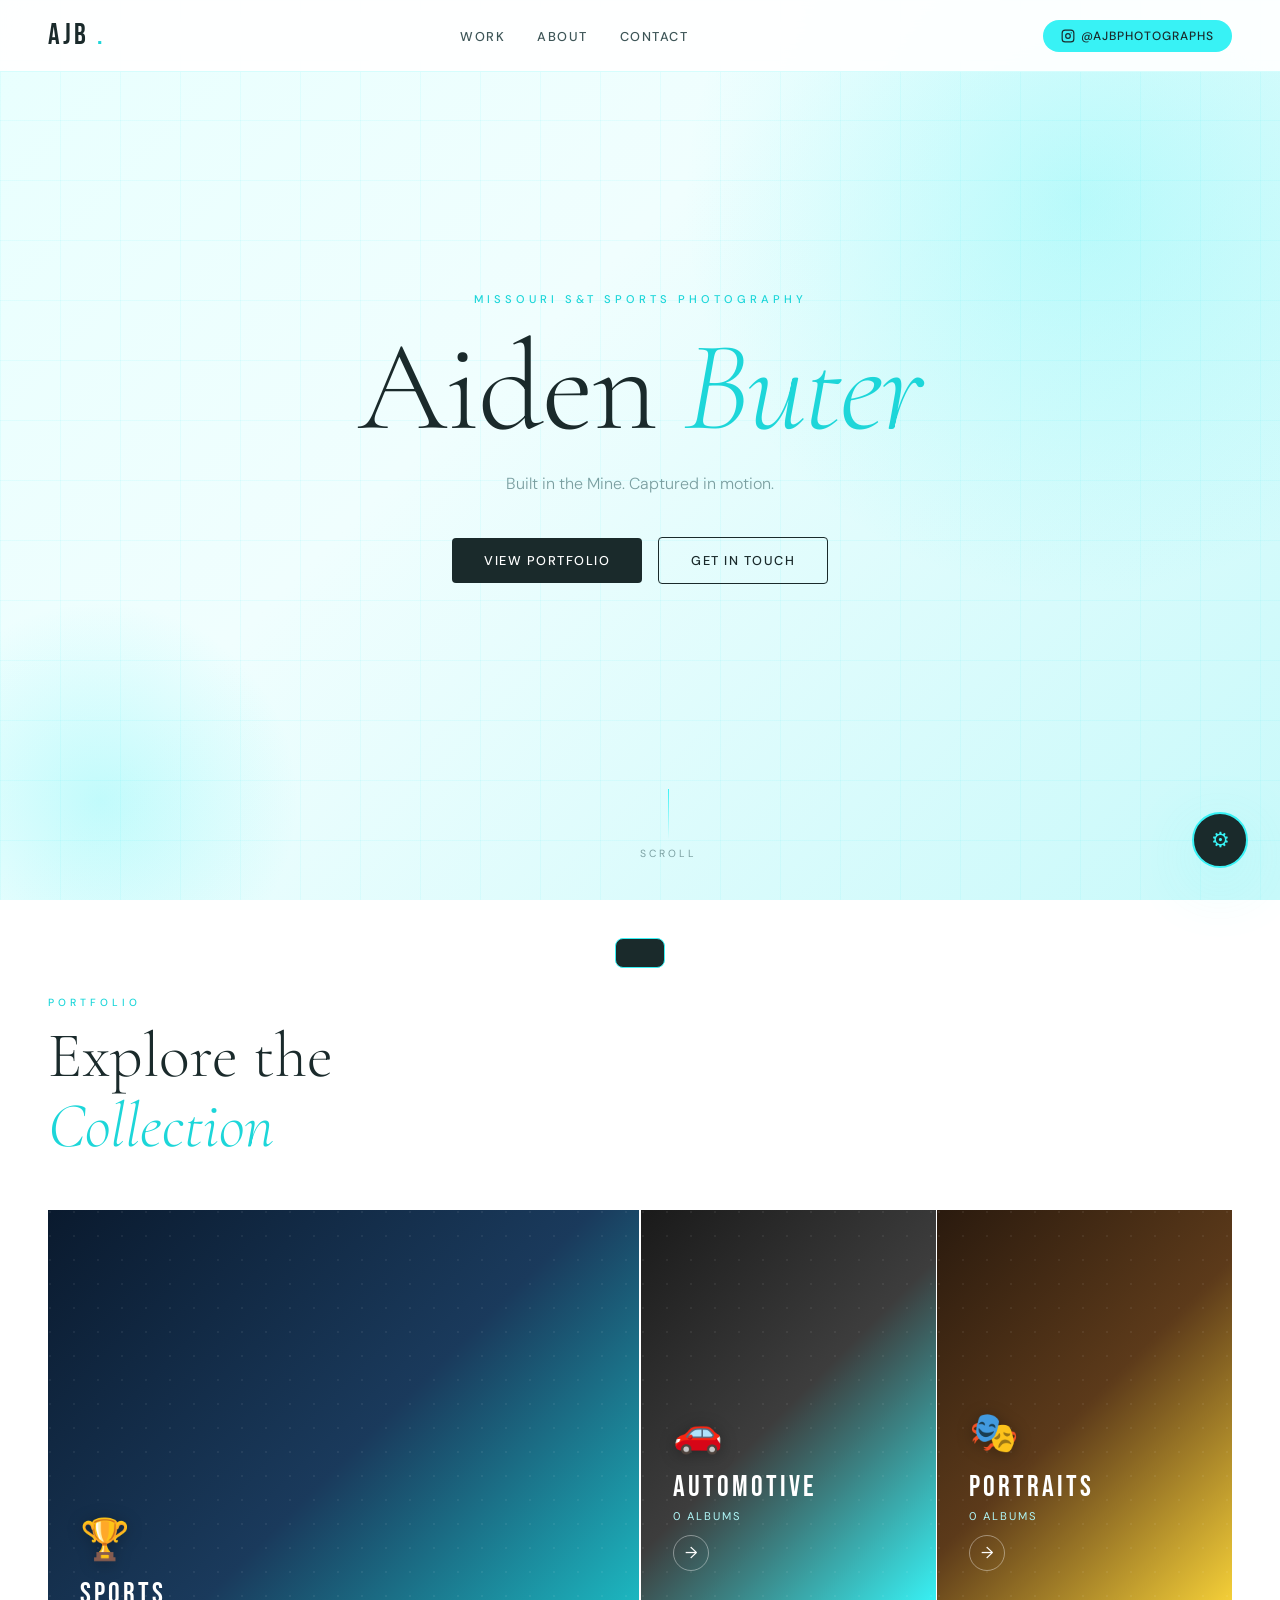
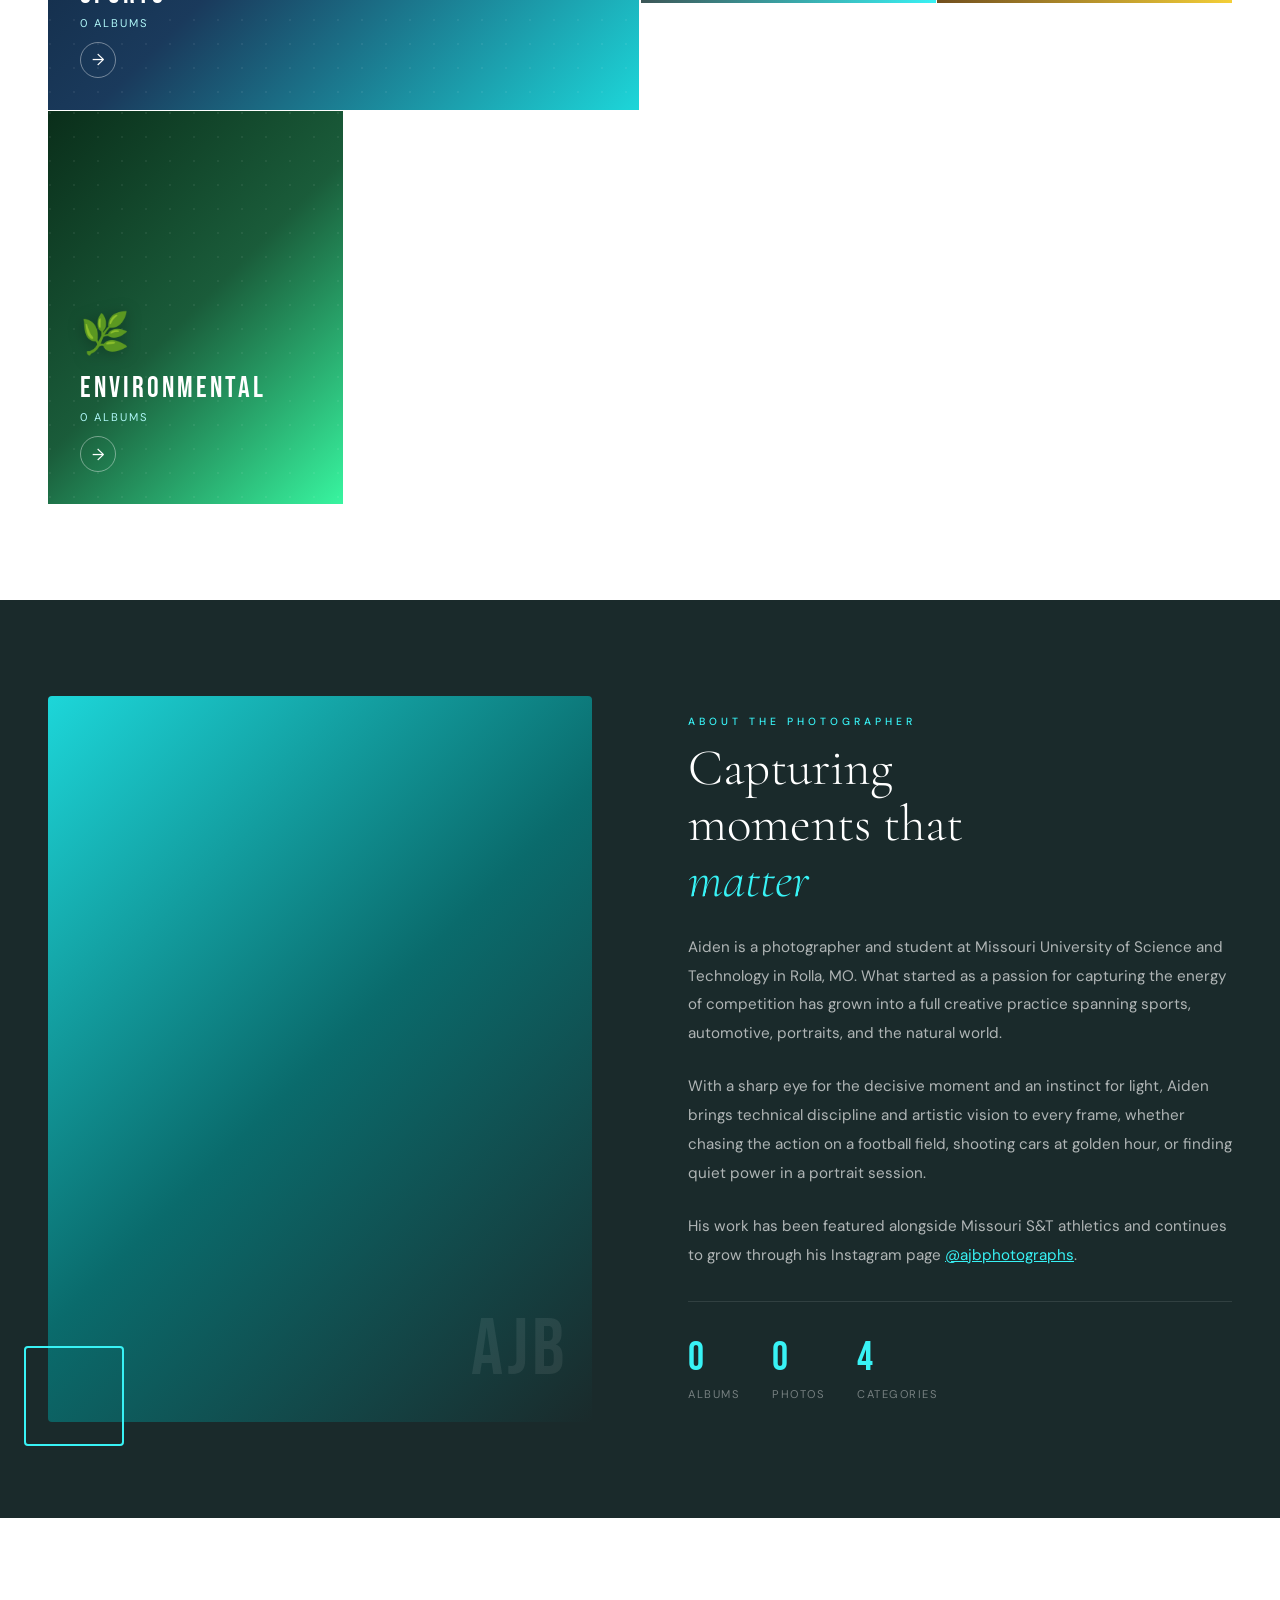
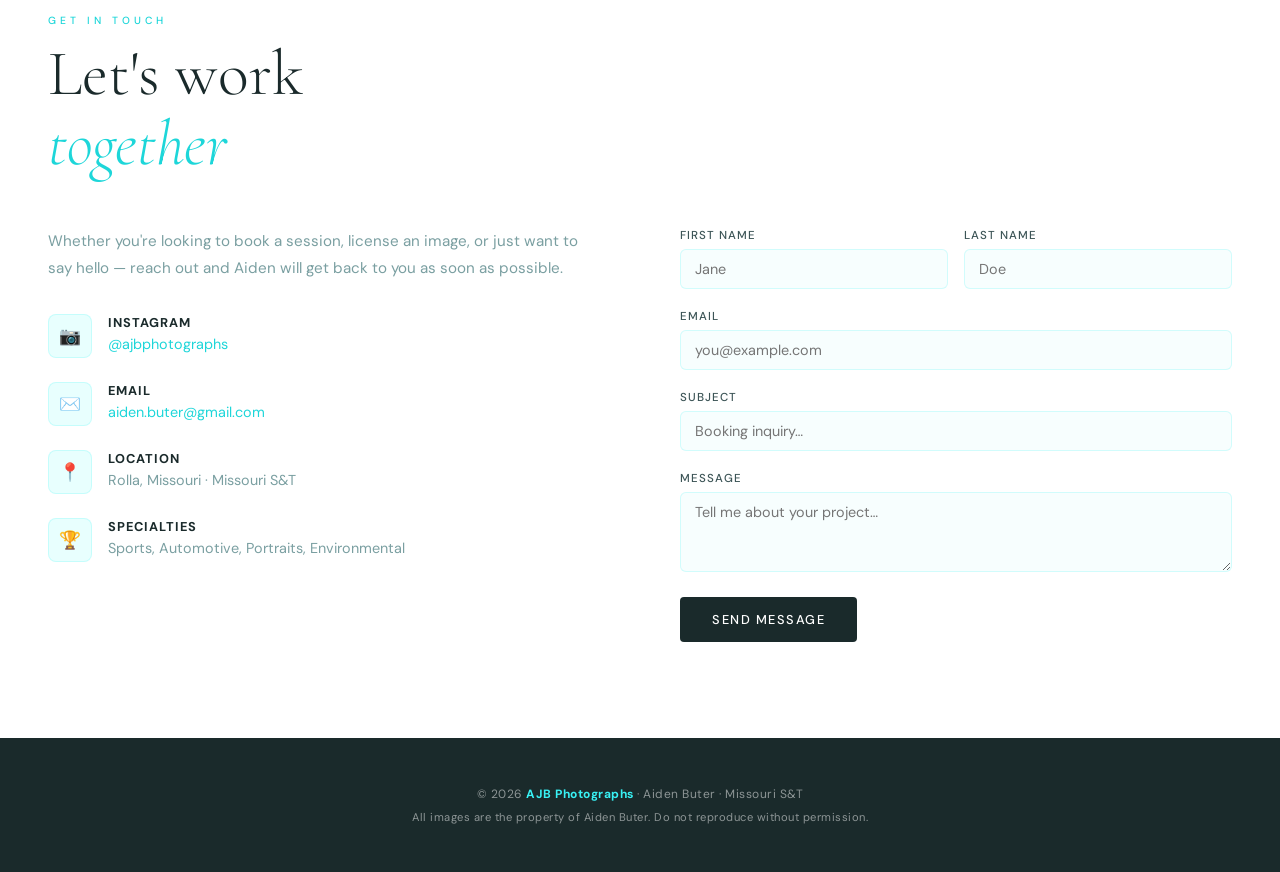
==== index.html @ 302a449a "Fully Commented" ====
<!DOCTYPE html>
<!--
  =============================================================================
  AJB Photographs — Portfolio Front-End
  =============================================================================

  @file        index.html
  @project     AJBPhotographyWebPage
  @repository  https://github.com/ajbuter/AJBPhotographyWebPage
  @author      Aiden Buter
  @contact     aiden.buter@gmail.com
  @created     2026

  -----------------------------------------------------------------------------
  PURPOSE
  -----------------------------------------------------------------------------
  This is the complete single-page application (SPA) for the AJB Photographs
  portfolio website. It is fully self-contained in one HTML file — all CSS and
  JavaScript are embedded inline.

  The site allows Aiden to showcase his photography work organized by category
  (Sports, Automotive, Portraits, Environmental) and by album within each
  category. Visitors can browse albums, view photos in a full-screen lightbox,
  download individual images, and share album links.

  Admin features (creating albums, uploading photos) are only visible to users
  on the local network, as determined by a server-side IP check (/api/is-admin).

  -----------------------------------------------------------------------------
  ARCHITECTURE
  -----------------------------------------------------------------------------
  The front-end operates as a pseudo-SPA using CSS visibility toggling to
  switch between three "pages":
    - Home Page    (#homePage)      — Hero, category grid, about, contact
    - Category Page (#categoryPage) — Album grid filtered by category/sport
    - Album Page   (#albumPage)     — Photo grid for a single album

  State is stored in a single in-memory object (db) which is hydrated from
  the server on page load (GET /api/db) and persisted back after any mutation
  (POST /api/db).

  -----------------------------------------------------------------------------
  KEY FEATURES
  -----------------------------------------------------------------------------
    - Responsive layout (mobile, tablet, desktop)
    - Smooth CSS animations and hover transitions
    - Full-screen photo lightbox with keyboard navigation
    - URL hash routing for shareable album links (#album/album_123)
    - Admin panel (local network only) for album/photo management
    - Image upload via file picker (sent to server /api/upload)
    - Image URL paste import
    - Sport sub-filtering within the Sports category
    - Toast notification system for user feedback
    - Broken image auto-hide via capture-phase error listener

  -----------------------------------------------------------------------------
  DEPENDENCIES (all loaded via CDN — no local install required)
  -----------------------------------------------------------------------------
    Google Fonts:
      - Cormorant Garamond (serif display)
      - DM Sans (body / UI)
      - Bebas Neue (logo / headings)

  -----------------------------------------------------------------------------
  SERVER INTEGRATION
  -----------------------------------------------------------------------------
    GET  /api/db        Load full database on page init
    POST /api/db        Persist database after mutations
    POST /api/upload    Upload image files, receive URL paths
    GET  /api/is-admin  Check if visitor is on local network

  =============================================================================
-->
<html lang="en">
<head>
<meta charset="UTF-8">
<meta name="viewport" content="width=device-width, initial-scale=1.0">
<title>AJB Photographs | Aiden Buter</title>

<!-- Google Fonts — loaded via CDN, no local install needed -->
<link rel="preconnect" href="https://fonts.googleapis.com">
<link rel="preconnect" href="https://fonts.gstatic.com" crossorigin>
<link href="https://fonts.googleapis.com/css2?family=Cormorant+Garamond:ital,wght@0,300;0,400;0,600;1,300;1,400&family=DM+Sans:wght@300;400;500&family=Bebas+Neue&display=swap" rel="stylesheet">

<style>
  /* ===========================================================================
     CSS CUSTOM PROPERTIES (Design Tokens)
     ---------------------------------------------------------------------------
     All colors, shadows, and borders are defined here as CSS variables.
     Updating a value here propagates the change across the entire stylesheet.
     The primary palette is cyan (#38f2f5) on off-white/charcoal.
  =========================================================================== */
  :root {
    --cyan:       #38f2f5;        /* Primary accent — cyan */
    --cyan-dark:  #1dd6d9;        /* Darker cyan for text, links, labels */
    --cyan-pale:  #e8fffe;        /* Very light cyan for backgrounds, tags */
    --cyan-mid:   #b0f7f8;        /* Mid-tone cyan for subtle highlights */
    --white:      #ffffff;
    --off-white:  #f7fefe;        /* Site background — slightly cyan-tinted white */
    --charcoal:   #1a2a2b;        /* Primary dark color for text and backgrounds */
    --slate:      #3d5557;        /* Secondary text / nav links */
    --muted:      #7a9fa1;        /* Placeholder, meta, subdued text */
    --border:     rgba(56,242,245,0.2);               /* Subtle cyan-tinted borders */
    --shadow:     0 4px 32px rgba(56,242,245,0.12);   /* Soft card shadow */
    --shadow-lg:  0 16px 64px rgba(56,242,245,0.18);  /* Elevated card shadow */
  }

  /* Global box-sizing reset — prevents width/padding conflicts */
  *, *::before, *::after { box-sizing: border-box; margin: 0; padding: 0; }

  html { scroll-behavior: smooth; }

  body {
    font-family: 'DM Sans', sans-serif;
    background: var(--off-white);
    color: var(--charcoal);
    overflow-x: hidden; /* Prevent horizontal scroll from animated elements */
    min-height: 100vh;
  }

  /* ===========================================================================
     NAVIGATION BAR
     ---------------------------------------------------------------------------
     Fixed at the top of the viewport. Uses backdrop-filter blur for a
     frosted-glass effect. Gains a box-shadow when the user scrolls down
     (toggled via JS by adding the "scrolled" class).
  =========================================================================== */
  nav {
    position: fixed; top: 0; left: 0; right: 0; z-index: 1000;
    display: flex; align-items: center; justify-content: space-between;
    padding: 0 3rem;
    height: 72px;
    background: rgba(255,255,255,0.92);
    backdrop-filter: blur(20px);
    border-bottom: 1px solid var(--border);
    transition: box-shadow 0.3s;
  }
  /* Shadow added via JavaScript when window.scrollY > 20 */
  nav.scrolled { box-shadow: var(--shadow); }

  /* Logo — "AJB." with the period highlighted in cyan */
  .nav-logo {
    font-family: 'Bebas Neue', sans-serif;
    font-size: 1.8rem;
    letter-spacing: 3px;
    color: var(--charcoal);
    text-decoration: none;
    display: flex; align-items: center; gap: 8px;
  }
  .nav-logo span { color: var(--cyan-dark); }

  /* Desktop navigation links */
  .nav-links {
    display: flex; align-items: center; gap: 2rem;
    list-style: none;
  }
  .nav-links a {
    font-size: 0.8rem;
    font-weight: 500;
    letter-spacing: 1.5px;
    text-transform: uppercase;
    color: var(--slate);
    text-decoration: none;
    transition: color 0.2s;
    position: relative;
  }
  /* Animated underline that slides in on hover */
  .nav-links a::after {
    content: '';
    position: absolute; bottom: -4px; left: 0; right: 0; height: 2px;
    background: var(--cyan);
    transform: scaleX(0);
    transition: transform 0.2s;
  }
  .nav-links a:hover { color: var(--charcoal); }
  .nav-links a:hover::after { transform: scaleX(1); }

  /* Instagram CTA button in the nav */
  .nav-instagram {
    display: flex; align-items: center; gap: 6px;
    padding: 8px 18px;
    background: var(--cyan);
    border-radius: 100px;
    font-size: 0.75rem;
    font-weight: 500;
    letter-spacing: 1px;
    text-transform: uppercase;
    color: var(--charcoal);
    text-decoration: none;
    transition: background 0.2s, transform 0.2s;
  }
  .nav-instagram:hover { background: var(--cyan-dark); transform: translateY(-1px); }

  /* Hamburger menu icon — hidden on desktop, shown on mobile */
  .hamburger { display: none; flex-direction: column; gap: 5px; cursor: pointer; padding: 4px; }
  .hamburger span { display: block; width: 24px; height: 2px; background: var(--charcoal); transition: all 0.3s; }

  /* ===========================================================================
     HERO SECTION
     ---------------------------------------------------------------------------
     Full-viewport-height section with a layered background:
       1. Gradient base layer (.hero-bg)
       2. Subtle grid overlay (.hero-grid)
       3. Radial glow circles (.hero-circle)
       4. Centered text content (.hero-content)
     Content animates in on load with staggered delays via @keyframes heroReveal.
  =========================================================================== */
  #hero {
    min-height: 100vh;
    display: flex; align-items: center; justify-content: center;
    position: relative;
    overflow: hidden;
    padding-top: 72px; /* Offset for fixed nav height */
  }

  /* Soft gradient base — very light cyan wash */
  .hero-bg {
    position: absolute; inset: 0;
    background: linear-gradient(135deg, #e8fffe 0%, #f0fefe 40%, #c8f9fa 100%);
  }

  /* Subtle repeating grid lines for texture */
  .hero-grid {
    position: absolute; inset: 0;
    background-image:
      linear-gradient(rgba(56,242,245,0.08) 1px, transparent 1px),
      linear-gradient(90deg, rgba(56,242,245,0.08) 1px, transparent 1px);
    background-size: 60px 60px;
  }

  /* Large radial glow orbs — decorative depth effect */
  .hero-circle {
    position: absolute;
    border-radius: 50%;
    background: radial-gradient(circle, rgba(56,242,245,0.25) 0%, transparent 70%);
  }
  .hero-circle-1 { width: 800px; height: 800px; top: -200px; right: -200px; }
  .hero-circle-2 { width: 400px; height: 400px; bottom: -100px; left: -100px; }

  /* Hero text container — animates in from below */
  .hero-content {
    position: relative; z-index: 2;
    text-align: center;
    padding: 2rem;
    animation: heroReveal 1s ease both;
  }

  /* Shared entrance animation — slides up from 40px below with fade */
  @keyframes heroReveal {
    from { opacity: 0; transform: translateY(40px); }
    to   { opacity: 1; transform: translateY(0); }
  }

  /* Small label above the title — e.g. "Missouri S&T Sports Photography" */
  .hero-eyebrow {
    font-size: 0.7rem;
    letter-spacing: 4px;
    text-transform: uppercase;
    color: var(--cyan-dark);
    font-weight: 500;
    margin-bottom: 1.5rem;
    animation: heroReveal 1s 0.1s ease both; /* 0.1s stagger */
  }

  /* Main headline — large serif font, italic colored emphasis */
  .hero-title {
    font-family: 'Cormorant Garamond', serif;
    font-size: clamp(4rem, 10vw, 9rem); /* Fluid type: scales with viewport */
    font-weight: 300;
    line-height: 0.9;
    letter-spacing: -2px;
    color: var(--charcoal);
    margin-bottom: 1.5rem;
    animation: heroReveal 1s 0.2s ease both;
  }
  .hero-title em { font-style: italic; color: var(--cyan-dark); }

  .hero-subtitle {
    font-size: 1rem;
    color: var(--muted);
    font-weight: 300;
    max-width: 400px;
    margin: 0 auto 2.5rem;
    line-height: 1.7;
    animation: heroReveal 1s 0.3s ease both;
  }

  /* CTA button row */
  .hero-ctas {
    display: flex; align-items: center; justify-content: center; gap: 1rem;
    flex-wrap: wrap;
    animation: heroReveal 1s 0.4s ease both;
  }

  /* Scroll indicator — animated line that pulses */
  .hero-scroll {
    position: absolute; bottom: 2.5rem; left: 50%; transform: translateX(-50%);
    display: flex; flex-direction: column; align-items: center; gap: 8px;
    font-size: 0.65rem; letter-spacing: 3px; text-transform: uppercase; color: var(--muted);
    animation: heroReveal 1s 0.6s ease both;
  }
  .hero-scroll-line {
    width: 1px; height: 50px;
    background: linear-gradient(to bottom, var(--cyan), transparent);
    animation: scrollPulse 2s infinite;
  }
  @keyframes scrollPulse {
    0%, 100% { opacity: 1; transform: scaleY(1); }
    50%       { opacity: 0.4; transform: scaleY(0.7); }
  }

  /* ===========================================================================
     SHARED SECTION / LAYOUT UTILITIES
  =========================================================================== */
  section { padding: 6rem 0; }
  .container { max-width: 1280px; margin: 0 auto; padding: 0 3rem; }

  /* Small all-caps label above section titles */
  .section-label {
    font-size: 0.65rem;
    letter-spacing: 4px;
    text-transform: uppercase;
    color: var(--cyan-dark);
    font-weight: 500;
    margin-bottom: 0.75rem;
  }

  /* Large serif section heading with optional italic em for accent */
  .section-title {
    font-family: 'Cormorant Garamond', serif;
    font-size: clamp(2.5rem, 5vw, 4rem);
    font-weight: 300;
    line-height: 1.1;
    color: var(--charcoal);
    margin-bottom: 1rem;
  }
  .section-title em { font-style: italic; color: var(--cyan-dark); }

  /* ===========================================================================
     CATEGORY GRID (Home Page — "Explore the Collection")
     ---------------------------------------------------------------------------
     Four category cards in a responsive grid. The Sports card spans two columns
     on desktop to give it visual priority.
     Each card has: background gradient, dot pattern overlay, hover overlay,
     and bottom-aligned info text.
  =========================================================================== */
  #work { background: var(--white); }

  .categories-grid {
    display: grid;
    grid-template-columns: repeat(4, 1fr);
    gap: 1.5px; /* Very tight gap for editorial look */
    margin-top: 3rem;
  }

  .cat-card {
    position: relative;
    aspect-ratio: 3/4;
    overflow: hidden;
    cursor: pointer;
    background: var(--cyan-pale);
    display: flex; align-items: flex-end;
    transition: transform 0.4s;
  }
  /* Sports card — larger, spans 2 columns, full height */
  .cat-card:first-child { grid-column: span 2; aspect-ratio: auto; min-height: 500px; }
  .cat-card:hover { transform: scale(0.99); }
  .cat-card:hover .cat-overlay { opacity: 1; }
  .cat-card:hover .cat-bg { transform: scale(1.05); }

  /* Background layer — can be gradient or a real image via background-image */
  .cat-bg {
    position: absolute; inset: 0;
    background-size: cover; background-position: center;
    transition: transform 0.6s ease;
  }

  /* Category-specific gradients — fallback visuals until real photos are set */
  .cat-bg-sports   { background: linear-gradient(135deg, #0a1a2e 0%, #1a3a5c 50%, #1dd6d9 100%); }
  .cat-bg-auto     { background: linear-gradient(135deg, #1a1a1a 0%, #3d3d3d 50%, #38f2f5 100%); }
  .cat-bg-portrait { background: linear-gradient(135deg, #2a1a0e 0%, #5c3a1a 50%, #f5d038 100%); }
  .cat-bg-env      { background: linear-gradient(135deg, #0a2e1a 0%, #1a5c3a 50%, #38f5a0 100%); }

  /* Subtle dot grid overlay for texture */
  .cat-pattern {
    position: absolute; inset: 0; opacity: 0.15;
    background-image: radial-gradient(circle at 2px 2px, rgba(255,255,255,0.4) 1px, transparent 0);
    background-size: 24px 24px;
  }

  /* Semi-transparent cyan tint overlay that fades in on hover */
  .cat-overlay {
    position: absolute; inset: 0;
    background: rgba(56,242,245,0.15);
    opacity: 0;
    transition: opacity 0.4s;
  }

  /* Card info block — overlaid at the bottom of each card */
  .cat-info {
    position: relative; z-index: 2;
    padding: 2rem;
    color: var(--white);
  }
  .cat-icon  { font-size: 2.5rem; margin-bottom: 0.75rem; display: block; filter: drop-shadow(0 2px 8px rgba(0,0,0,0.3)); }
  .cat-name  { font-family: 'Bebas Neue', sans-serif; font-size: 1.8rem; letter-spacing: 3px; display: block; }
  .cat-count { font-size: 0.7rem; letter-spacing: 2px; text-transform: uppercase; color: var(--cyan-mid); margin-top: 4px; display: block; }

  /* Circular arrow indicator — turns cyan on card hover */
  .cat-arrow {
    display: inline-flex; align-items: center; justify-content: center;
    width: 36px; height: 36px;
    border: 1px solid rgba(255,255,255,0.4);
    border-radius: 50%;
    font-size: 1rem;
    margin-top: 0.75rem;
    transition: background 0.2s, border-color 0.2s;
  }
  .cat-card:hover .cat-arrow { background: var(--cyan); border-color: var(--cyan); color: var(--charcoal); }

  /* ===========================================================================
     PAGE SYSTEM — SPA Routing
     ---------------------------------------------------------------------------
     Three pages exist in the DOM simultaneously. Only the active one is shown.
     Page switches are handled by JS functions: showHome(), showCategory(),
     showAlbum(). The .active class controls visibility.
  =========================================================================== */
  .page { display: none; }
  .page.active { display: block; }

  /* Shared page header — used by category and album pages */
  .page-header {
    background: var(--white);
    padding: 6rem 0 3rem;
    border-bottom: 1px solid var(--border);
    margin-top: 72px; /* Offset for fixed nav */
  }

  /* Breadcrumb navigation — "Home › Sports › Album Name" */
  .breadcrumb {
    display: flex; align-items: center; gap: 0.5rem;
    font-size: 0.75rem;
    color: var(--muted);
    margin-bottom: 1.5rem;
    letter-spacing: 0.5px;
  }
  .breadcrumb a { color: var(--cyan-dark); text-decoration: none; }
  .breadcrumb a:hover { text-decoration: underline; }

  /* Sport filter pill tabs — shown only in the Sports category */
  .sport-tabs { display: flex; gap: 0.5rem; flex-wrap: wrap; margin-top: 1.5rem; }
  .sport-tab {
    padding: 8px 20px;
    border-radius: 100px;
    font-size: 0.75rem; font-weight: 500; letter-spacing: 1px; text-transform: uppercase;
    cursor: pointer;
    border: 1.5px solid var(--border);
    background: transparent; color: var(--slate);
    transition: all 0.2s;
    font-family: 'DM Sans', sans-serif;
  }
  .sport-tab:hover { border-color: var(--cyan); color: var(--charcoal); }
  .sport-tab.active { background: var(--cyan); border-color: var(--cyan); color: var(--charcoal); }

  /* ===========================================================================
     ALBUMS GRID (Category Page)
     ---------------------------------------------------------------------------
     Auto-filling grid of album cards. Each card shows a cover thumbnail,
     title, metadata, tags, and action buttons (Share, View).
  =========================================================================== */
  .albums-section { padding: 3rem 0 6rem; }

  .albums-toolbar {
    display: flex; align-items: center; justify-content: space-between;
    margin-bottom: 2rem; flex-wrap: wrap; gap: 1rem;
  }
  .albums-count { font-size: 0.8rem; color: var(--muted); }

  .albums-grid {
    display: grid;
    grid-template-columns: repeat(auto-fill, minmax(300px, 1fr));
    gap: 1.5rem;
  }

  /* Individual album card */
  .album-card {
    background: var(--white);
    border-radius: 12px;
    overflow: hidden;
    border: 1px solid var(--border);
    cursor: pointer;
    transition: transform 0.3s, box-shadow 0.3s;
    position: relative;
  }
  .album-card:hover { transform: translateY(-6px); box-shadow: var(--shadow-lg); }

  /* Cover image area — 4:3 aspect ratio, zooms on card hover */
  .album-thumb {
    aspect-ratio: 4/3;
    background: linear-gradient(135deg, var(--cyan-pale), var(--cyan-mid));
    position: relative; overflow: hidden;
    display: flex; align-items: center; justify-content: center;
  }
  .album-thumb img { width: 100%; height: 100%; object-fit: cover; transition: transform 0.5s; }
  .album-card:hover .album-thumb img { transform: scale(1.05); }
  .album-thumb-placeholder { font-size: 3rem; opacity: 0.4; }

  /* Photo count badge overlaid on thumbnail */
  .album-thumb-count {
    position: absolute; top: 12px; right: 12px;
    background: rgba(0,0,0,0.6); color: var(--white);
    font-size: 0.7rem; padding: 4px 10px;
    border-radius: 100px; letter-spacing: 0.5px;
  }

  .album-info    { padding: 1.25rem; }
  .album-title   { font-family: 'Cormorant Garamond', serif; font-size: 1.25rem; font-weight: 600; color: var(--charcoal); margin-bottom: 0.4rem; }
  .album-meta    { display: flex; align-items: center; gap: 0.75rem; font-size: 0.72rem; color: var(--muted); margin-bottom: 0.75rem; flex-wrap: wrap; }

  /* Small pill tag — sport type, category keywords */
  .album-tag {
    padding: 3px 10px; border-radius: 100px;
    background: var(--cyan-pale); color: var(--cyan-dark);
    font-size: 0.65rem; font-weight: 500; letter-spacing: 0.5px;
    border: 1px solid var(--border);
  }
  .album-actions { display: flex; gap: 0.5rem; }

  /* ===========================================================================
     BUTTON STYLES
  =========================================================================== */

  /* Full-size primary button — dark fill, white text */
  .btn-primary {
    padding: 14px 32px;
    background: var(--charcoal); color: var(--white);
    border-radius: 4px;
    font-size: 0.8rem; font-weight: 500; letter-spacing: 1.5px; text-transform: uppercase;
    text-decoration: none;
    transition: background 0.2s, transform 0.2s;
    border: none; cursor: pointer;
    font-family: 'DM Sans', sans-serif;
  }
  .btn-primary:hover { background: var(--slate); transform: translateY(-2px); }

  /* Ghost/outline secondary button */
  .btn-secondary {
    padding: 14px 32px;
    background: transparent; color: var(--charcoal);
    border-radius: 4px;
    font-size: 0.8rem; font-weight: 500; letter-spacing: 1.5px; text-transform: uppercase;
    text-decoration: none;
    border: 1.5px solid var(--charcoal);
    transition: all 0.2s;
    cursor: pointer;
    font-family: 'DM Sans', sans-serif;
  }
  .btn-secondary:hover { background: var(--charcoal); color: var(--white); transform: translateY(-2px); }

  /* Small compact button — used inside album cards and album page header */
  .btn-sm {
    padding: 6px 14px;
    font-size: 0.7rem; letter-spacing: 0.5px;
    border-radius: 4px; border: none;
    cursor: pointer;
    font-family: 'DM Sans', sans-serif; font-weight: 500;
    transition: all 0.2s;
  }
  .btn-share { background: var(--cyan-pale); color: var(--cyan-dark); border: 1px solid var(--border); }
  .btn-share:hover { background: var(--cyan); color: var(--charcoal); }
  .btn-view  { background: var(--charcoal); color: var(--white); }
  .btn-view:hover { background: var(--slate); }

  /* ===========================================================================
     LIGHTBOX
     ---------------------------------------------------------------------------
     Full-screen photo viewer. Activated by clicking any photo in the album grid.
     Supports keyboard navigation (← → Esc) and a download button.
  =========================================================================== */
  .lightbox {
    display: none; position: fixed; inset: 0; z-index: 9000;
    background: rgba(10,20,22,0.97);
    align-items: center; justify-content: center;
    flex-direction: column;
  }
  .lightbox.open { display: flex; }

  .lightbox-img-wrap {
    position: relative;
    max-width: 90vw; max-height: 85vh;
    display: flex; align-items: center; justify-content: center;
  }
  .lightbox-img {
    max-width: 90vw; max-height: 80vh;
    object-fit: contain;
    border-radius: 4px;
    box-shadow: 0 32px 100px rgba(0,0,0,0.8);
  }

  /* Close button — top-right corner */
  .lightbox-close {
    position: fixed; top: 1.5rem; right: 1.5rem;
    width: 44px; height: 44px; border-radius: 50%;
    background: rgba(255,255,255,0.1); border: 1px solid rgba(255,255,255,0.2);
    color: var(--white); font-size: 1.2rem; cursor: pointer;
    display: flex; align-items: center; justify-content: center;
    transition: background 0.2s;
  }
  .lightbox-close:hover { background: rgba(56,242,245,0.3); }

  /* Previous / Next navigation buttons */
  .lightbox-nav {
    position: fixed; top: 50%; transform: translateY(-50%);
    width: 48px; height: 48px; border-radius: 50%;
    background: rgba(255,255,255,0.1); border: 1px solid rgba(255,255,255,0.2);
    color: var(--white); font-size: 1.2rem; cursor: pointer;
    display: flex; align-items: center; justify-content: center;
    transition: background 0.2s;
  }
  .lightbox-nav:hover { background: rgba(56,242,245,0.3); }
  .lightbox-prev { left: 1.5rem; }
  .lightbox-next { right: 1.5rem; }

  /* Caption and download link row below the image */
  .lightbox-footer {
    display: flex; align-items: center; gap: 2rem;
    margin-top: 1.5rem;
    color: rgba(255,255,255,0.5);
    font-size: 0.8rem;
  }
  .lightbox-caption { letter-spacing: 1px; }
  .btn-download {
    padding: 8px 20px;
    background: rgba(56,242,245,0.15);
    color: var(--cyan);
    border-radius: 4px;
    font-size: 0.75rem;
    text-decoration: none;
    letter-spacing: 0.5px;
    transition: background 0.2s;
  }
  .btn-download:hover { background: rgba(56,242,245,0.3); }

  /* ===========================================================================
     ALBUM VIEW PAGE
  =========================================================================== */
  .album-view-header {
    background: var(--white);
    padding: 5rem 0 2.5rem;
    margin-top: 72px;
    border-bottom: 1px solid var(--border);
  }
  .album-view-meta { display: flex; align-items: center; gap: 1rem; margin-bottom: 1rem; flex-wrap: wrap; }

  /* Photo grid — auto-fills, 280px minimum column width */
  .album-photos-grid {
    display: grid;
    grid-template-columns: repeat(auto-fill, minmax(280px, 1fr));
    gap: 6px;
    padding: 3rem 0;
  }

  /* Individual photo tile — aspect ratio locked, zoom on hover */
  .photo-item {
    aspect-ratio: 4/3;
    overflow: hidden; cursor: pointer; position: relative;
    background: var(--cyan-pale); border-radius: 4px;
    display: flex; align-items: center; justify-content: center;
  }
  .photo-item img { width: 100%; height: 100%; object-fit: cover; transition: transform 0.4s; }
  .photo-item:hover img { transform: scale(1.05); }

  /* Cyan overlay with expand icon — fades in on hover */
  .photo-item-overlay {
    position: absolute; inset: 0;
    background: rgba(56,242,245,0.1);
    opacity: 0; transition: opacity 0.3s;
    display: flex; align-items: center; justify-content: center;
  }
  .photo-item:hover .photo-item-overlay { opacity: 1; }
  .photo-item-overlay-icon { font-size: 2rem; color: var(--white); }
  .photo-placeholder-icon  { font-size: 3rem; opacity: 0.2; }

  /* ===========================================================================
     ADMIN PANEL
     ---------------------------------------------------------------------------
     Full-screen modal overlay with backdrop blur. Contains two tabs:
       Tab 1 — "New Album": Name, category, sport, date, tags, cover upload
       Tab 2 — "Add Photos": File upload, URL paste, or Lightroom hint
     Only rendered/accessible to local network users.
  =========================================================================== */
  .admin-panel {
    position: fixed; inset: 0; z-index: 5000;
    background: rgba(10,20,22,0.85);
    display: none; align-items: center; justify-content: center;
    backdrop-filter: blur(8px);
  }
  .admin-panel.open { display: flex; }

  .admin-modal {
    background: var(--white);
    border-radius: 16px;
    width: 90%; max-width: 640px;
    max-height: 90vh; overflow-y: auto;
    box-shadow: 0 32px 80px rgba(0,0,0,0.4);
  }
  .admin-modal-header {
    padding: 2rem 2rem 1rem;
    border-bottom: 1px solid var(--border);
    display: flex; align-items: center; justify-content: space-between;
  }
  .admin-modal-title { font-family: 'Cormorant Garamond', serif; font-size: 1.5rem; font-weight: 600; color: var(--charcoal); }
  .admin-close {
    width: 36px; height: 36px; border-radius: 50%;
    border: 1px solid var(--border); background: transparent;
    cursor: pointer; font-size: 1rem;
    display: flex; align-items: center; justify-content: center;
    transition: background 0.2s;
  }
  .admin-close:hover { background: var(--cyan-pale); }
  .admin-body { padding: 1.5rem 2rem 2rem; }

  /* Form field styles shared across the admin panel */
  .form-group { margin-bottom: 1.25rem; }
  .form-label {
    display: block; font-size: 0.72rem; font-weight: 500;
    letter-spacing: 1px; text-transform: uppercase;
    color: var(--slate); margin-bottom: 6px;
  }
  .form-input, .form-select, .form-textarea {
    width: 100%; padding: 10px 14px;
    border: 1.5px solid var(--border); border-radius: 6px;
    font-family: 'DM Sans', sans-serif; font-size: 0.9rem;
    color: var(--charcoal); background: var(--off-white);
    transition: border-color 0.2s; outline: none;
  }
  .form-input:focus, .form-select:focus, .form-textarea:focus {
    border-color: var(--cyan); background: var(--white);
  }
  .form-textarea { min-height: 80px; resize: vertical; }

  /* Dashed upload drop zone */
  .upload-zone {
    border: 2px dashed var(--border); border-radius: 10px;
    padding: 2.5rem; text-align: center;
    cursor: pointer;
    transition: border-color 0.2s, background 0.2s;
    position: relative;
  }
  .upload-zone:hover, .upload-zone.dragover { border-color: var(--cyan); background: var(--cyan-pale); }
  .upload-zone input { position: absolute; inset: 0; opacity: 0; cursor: pointer; }
  .upload-zone-icon { font-size: 2.5rem; margin-bottom: 0.75rem; color: var(--cyan-dark); }
  .upload-zone-text { font-size: 0.85rem; color: var(--slate); }
  .upload-zone-text strong { color: var(--charcoal); }

  /* Grid of pending upload thumbnails with remove buttons */
  .upload-preview {
    display: grid; grid-template-columns: repeat(4, 1fr);
    gap: 8px; margin-top: 1rem;
  }
  .upload-preview-item {
    aspect-ratio: 1; border-radius: 6px; overflow: hidden;
    position: relative; background: var(--cyan-pale);
  }
  .upload-preview-item img { width: 100%; height: 100%; object-fit: cover; }
  .upload-preview-remove {
    position: absolute; top: 4px; right: 4px;
    width: 20px; height: 20px; border-radius: 50%;
    background: rgba(0,0,0,0.7); color: var(--white);
    font-size: 0.65rem;
    display: flex; align-items: center; justify-content: center;
    cursor: pointer; border: none;
  }

  /* Tab buttons used in admin panel (New Album / Add Photos) */
  .admin-tabs { display: flex; border-bottom: 1px solid var(--border); margin-bottom: 1.5rem; }
  .admin-tab {
    padding: 0.75rem 1.5rem;
    font-size: 0.8rem; font-weight: 500; letter-spacing: 0.5px; text-transform: uppercase;
    cursor: pointer; border: none; background: transparent;
    color: var(--muted); border-bottom: 2px solid transparent;
    transition: all 0.2s; font-family: 'DM Sans', sans-serif;
  }
  .admin-tab.active { color: var(--charcoal); border-bottom-color: var(--cyan); }
  .admin-tab-content        { display: none; }
  .admin-tab-content.active { display: block; }

  /* Lightroom import instructions hint box */
  .lightroom-hint {
    background: var(--cyan-pale); border: 1px solid var(--border);
    border-radius: 8px; padding: 1rem;
    font-size: 0.8rem; color: var(--slate); line-height: 1.6; margin-bottom: 1rem;
  }
  .lightroom-hint strong { color: var(--charcoal); display: block; margin-bottom: 4px; }

  /* ===========================================================================
     ABOUT SECTION
  =========================================================================== */
  #about { background: var(--charcoal); color: var(--white); }
  .about-grid { display: grid; grid-template-columns: 1fr 1fr; gap: 6rem; align-items: center; }
  .about-visual { position: relative; }

  /* Placeholder image frame with AJB watermark text */
  .about-img-frame {
    aspect-ratio: 3/4; border-radius: 4px;
    background: linear-gradient(135deg, #1dd6d9 0%, #0a6b6c 50%, #1a2a2b 100%);
    position: relative; overflow: hidden;
  }
  .about-img-frame::after {
    content: 'AJB';
    position: absolute; bottom: 1.5rem; right: 1.5rem;
    font-family: 'Bebas Neue', sans-serif; font-size: 5rem;
    color: rgba(255,255,255,0.08); letter-spacing: 4px;
  }

  /* Decorative border offset behind the image frame */
  .about-deco {
    position: absolute; bottom: -1.5rem; left: -1.5rem;
    width: 100px; height: 100px;
    border: 2px solid var(--cyan); border-radius: 4px;
  }

  .about-label  { color: var(--cyan); margin-bottom: 0.75rem; }
  .about-title  { font-family: 'Cormorant Garamond', serif; font-size: clamp(2.5rem, 4vw, 3.5rem); font-weight: 300; line-height: 1.1; margin-bottom: 1.5rem; color: var(--white); }
  .about-title em { font-style: italic; color: var(--cyan); }
  .about-bio { font-size: 0.95rem; line-height: 1.9; color: rgba(255,255,255,0.65); margin-bottom: 1.5rem; }

  /* Stats row — albums count, photos count, categories */
  .about-stats { display: flex; gap: 2rem; margin-top: 2rem; padding-top: 2rem; border-top: 1px solid rgba(255,255,255,0.1); }
  .about-stat-num   { font-family: 'Bebas Neue', sans-serif; font-size: 2.5rem; letter-spacing: 2px; color: var(--cyan); display: block; }
  .about-stat-label { font-size: 0.7rem; letter-spacing: 1.5px; text-transform: uppercase; color: rgba(255,255,255,0.4); }

  /* ===========================================================================
     CONTACT SECTION
  =========================================================================== */
  #contact { background: var(--white); }
  .contact-grid { display: grid; grid-template-columns: 1fr 1fr; gap: 5rem; align-items: start; }

  .contact-info-item { display: flex; gap: 1rem; align-items: flex-start; margin-bottom: 1.5rem; }
  .contact-icon {
    width: 44px; height: 44px; flex-shrink: 0; border-radius: 8px;
    background: var(--cyan-pale); border: 1px solid var(--border);
    display: flex; align-items: center; justify-content: center; font-size: 1.1rem;
  }
  .contact-info-text strong { display: block; font-size: 0.8rem; letter-spacing: 1px; text-transform: uppercase; margin-bottom: 2px; color: var(--charcoal); }
  .contact-info-text span   { font-size: 0.9rem; color: var(--muted); }
  .contact-info-text a { color: var(--cyan-dark); text-decoration: none; }
  .contact-info-text a:hover { text-decoration: underline; }
  .contact-form .form-row { display: grid; grid-template-columns: 1fr 1fr; gap: 1rem; }

  /* ===========================================================================
     FOOTER
  =========================================================================== */
  footer {
    background: var(--charcoal);
    color: rgba(255,255,255,0.5);
    padding: 3rem 0; text-align: center;
    font-size: 0.75rem; letter-spacing: 0.5px;
  }
  footer strong { color: var(--cyan); }

  /* ===========================================================================
     FLOATING ADMIN BUTTON
     ---------------------------------------------------------------------------
     Fixed bottom-right gear icon. Only visible to local network users —
     hidden for external visitors via JavaScript on page load.
  =========================================================================== */
  .admin-btn-float {
    position: fixed; bottom: 2rem; right: 2rem;
    width: 56px; height: 56px; border-radius: 50%;
    background: var(--charcoal); border: 2px solid var(--cyan); color: var(--cyan);
    font-size: 1.3rem; cursor: pointer;
    display: flex; align-items: center; justify-content: center;
    box-shadow: var(--shadow-lg);
    transition: transform 0.2s, background 0.2s;
    z-index: 900;
  }
  .admin-btn-float:hover { transform: rotate(15deg) scale(1.1); background: var(--slate); }

  /* ===========================================================================
     TOAST NOTIFICATION
     ---------------------------------------------------------------------------
     Slides up from the bottom to confirm actions (album created, link copied).
     Shown by showToast(message), auto-hides after 3 seconds.
  =========================================================================== */
  .toast {
    position: fixed; bottom: 2rem; left: 50%;
    transform: translateX(-50%) translateY(100px); /* Hidden state — off-screen below */
    background: var(--charcoal); color: var(--white);
    padding: 14px 24px; border-radius: 8px;
    font-size: 0.85rem; border: 1px solid var(--cyan);
    z-index: 9999; transition: transform 0.3s; white-space: nowrap;
  }
  .toast.show { transform: translateX(-50%) translateY(0); } /* Visible state */

  /* ===========================================================================
     EMPTY STATE
     ---------------------------------------------------------------------------
     Shown inside the albums or photos grid when there is no content yet.
  =========================================================================== */
  .empty-state { text-align: center; padding: 5rem 2rem; color: var(--muted); }
  .empty-state-icon { font-size: 4rem; margin-bottom: 1rem; opacity: 0.3; }
  .empty-state-text { font-size: 0.9rem; }

  /* ===========================================================================
     RESPONSIVE BREAKPOINTS
  =========================================================================== */

  /* Tablet — collapse to 2-column grid, hide about visual, stack contact */
  @media (max-width: 900px) {
    .categories-grid { grid-template-columns: repeat(2, 1fr); }
    .cat-card:first-child { grid-column: span 2; }
    .about-grid, .contact-grid { grid-template-columns: 1fr; }
    .about-visual { display: none; }
    nav { padding: 0 1.5rem; }
    .container { padding: 0 1.5rem; }
    nav ul { display: none; } /* Hide desktop nav links, show hamburger */
    .hamburger { display: flex; }
    .nav-instagram { display: none; }
  }

  /* Mobile — single column, stack contact form rows */
  @media (max-width: 600px) {
    .categories-grid { grid-template-columns: 1fr; }
    .cat-card:first-child { grid-column: span 1; }
    .contact-form .form-row { grid-template-columns: 1fr; }
    .upload-preview { grid-template-columns: repeat(3, 1fr); }
  }

  /* ===========================================================================
     MOBILE NAVIGATION OVERLAY
     ---------------------------------------------------------------------------
     Full-screen slide-in nav menu for mobile viewports.
     Toggled by the hamburger button via toggleMobile() JS function.
  =========================================================================== */
  .mobile-nav {
    position: fixed; inset: 0; z-index: 999;
    background: var(--white);
    display: flex; flex-direction: column; align-items: center; justify-content: center; gap: 2rem;
    transform: translateX(100%); /* Hidden to the right */
    transition: transform 0.35s ease;
  }
  .mobile-nav.open { transform: translateX(0); }
  .mobile-nav a {
    font-family: 'Cormorant Garamond', serif;
    font-size: 2.5rem; color: var(--charcoal); text-decoration: none; font-style: italic;
  }
  .mobile-nav-close {
    position: absolute; top: 1.5rem; right: 1.5rem;
    font-size: 1.5rem; cursor: pointer; background: none; border: none; color: var(--charcoal);
  }
</style>
</head>
<body>

<!-- =============================================================================
     NAVIGATION BAR
     Fixed top bar with logo, desktop links, Instagram CTA, and mobile hamburger.
     The "scrolled" class is added by JS when the user scrolls past 20px.
============================================================================= -->
<nav id="navbar">
  <!-- Logo — clicking returns to the home page -->
  <a href="#" class="nav-logo" onclick="showHome()">AJB<span>.</span></a>

  <!-- Desktop navigation links — scroll to section on the home page -->
  <ul class="nav-links">
    <li><a href="#work"    onclick="showHome(); setTimeout(()=>document.getElementById('work').scrollIntoView({behavior:'smooth'}),100)">Work</a></li>
    <li><a href="#about"   onclick="showHome(); setTimeout(()=>document.getElementById('about').scrollIntoView({behavior:'smooth'}),100)">About</a></li>
    <li><a href="#contact" onclick="showHome(); setTimeout(()=>document.getElementById('contact').scrollIntoView({behavior:'smooth'}),100)">Contact</a></li>
  </ul>

  <!-- Instagram follow button -->
  <a href="https://instagram.com/ajbphotographs" target="_blank" class="nav-instagram">
    <svg width="14" height="14" viewBox="0 0 24 24" fill="none" stroke="currentColor" stroke-width="2">
      <rect x="2" y="2" width="20" height="20" rx="5"/>
      <circle cx="12" cy="12" r="4"/>
      <circle cx="17.5" cy="6.5" r="1" fill="currentColor" stroke="none"/>
    </svg>
    @ajbphotographs
  </a>

  <!-- Hamburger icon — visible on mobile, triggers mobile nav overlay -->
  <div class="hamburger" onclick="toggleMobile()">
    <span></span><span></span><span></span>
  </div>
</nav>

<!-- =============================================================================
     MOBILE NAVIGATION OVERLAY
     Full-screen nav that slides in from the right on mobile viewports.
============================================================================= -->
<div class="mobile-nav" id="mobileNav">
  <button class="mobile-nav-close" onclick="toggleMobile()">✕</button>
  <a href="#hero"    onclick="showHome();toggleMobile()">Home</a>
  <a href="#work"    onclick="showHome();toggleMobile();setTimeout(()=>document.getElementById('work').scrollIntoView({behavior:'smooth'}),100)">Work</a>
  <a href="#about"   onclick="showHome();toggleMobile();setTimeout(()=>document.getElementById('about').scrollIntoView({behavior:'smooth'}),100)">About</a>
  <a href="#contact" onclick="showHome();toggleMobile();setTimeout(()=>document.getElementById('contact').scrollIntoView({behavior:'smooth'}),100)">Contact</a>
  <a href="https://instagram.com/ajbphotographs" target="_blank">Instagram</a>
</div>

<!-- =============================================================================
     PAGE: HOME
     Contains: Hero, Work/Categories, About, Contact, Footer
============================================================================= -->
<div id="homePage" class="page active">

  <!-- HERO SECTION -->
  <section id="hero">
    <!-- Layered background elements (gradient, grid, glow orbs) -->
    <div class="hero-bg"></div>
    <div class="hero-grid"></div>
    <div class="hero-circle hero-circle-1"></div>
    <div class="hero-circle hero-circle-2"></div>

    <!-- Main hero text — all elements animate in with staggered delays -->
    <div class="hero-content">
      <p class="hero-eyebrow">Missouri S&T Sports Photography</p>
      <h1 class="hero-title">Aiden<em> Buter</em></h1>
      <p class="hero-subtitle">Built in the Mine. Captured in motion.</p>
      <div class="hero-ctas">
        <a href="#work"    class="btn-primary"   onclick="setTimeout(()=>document.getElementById('work').scrollIntoView({behavior:'smooth'}),50)">View Portfolio</a>
        <a href="#contact" class="btn-secondary"  onclick="setTimeout(()=>document.getElementById('contact').scrollIntoView({behavior:'smooth'}),50)">Get In Touch</a>
      </div>
    </div>

    <!-- Animated scroll prompt at the bottom of the hero -->
    <div class="hero-scroll">
      <div class="hero-scroll-line"></div>
      <span>Scroll</span>
    </div>
  </section>

  <!-- WORK / CATEGORIES SECTION
       Four clickable cards: Sports, Automotive, Portraits, Environmental.
       Each card calls showCategory(name) to navigate to the category page. -->
  <section id="work">
    <div class="container">
      <p class="section-label">Portfolio</p>
      <h2 class="section-title">Explore the<br><em>Collection</em></h2>
    </div>
    <div class="container" style="margin-top:2rem;">
      <div class="categories-grid">

        <!-- SPORTS — spans 2 columns for visual emphasis -->
        <div class="cat-card" onclick="showCategory('sports')">
          <div class="cat-bg cat-bg-sports"></div>
          <div class="cat-pattern"></div>
          <div class="cat-overlay"></div>
          <div class="cat-info">
            <span class="cat-icon">🏆</span>
            <span class="cat-name">Sports</span>
            <!-- Album count is updated dynamically by updateCounts() -->
            <span class="cat-count" id="sports-count">0 albums</span>
            <div class="cat-arrow">→</div>
          </div>
        </div>

        <!-- AUTOMOTIVE -->
        <div class="cat-card" onclick="showCategory('automotive')">
          <div class="cat-bg cat-bg-auto"></div>
          <div class="cat-pattern"></div>
          <div class="cat-overlay"></div>
          <div class="cat-info">
            <span class="cat-icon">🚗</span>
            <span class="cat-name">Automotive</span>
            <span class="cat-count" id="automotive-count">0 albums</span>
            <div class="cat-arrow">→</div>
          </div>
        </div>

        <!-- PORTRAITS -->
        <div class="cat-card" onclick="showCategory('portraits')">
          <div class="cat-bg cat-bg-portrait"></div>
          <div class="cat-pattern"></div>
          <div class="cat-overlay"></div>
          <div class="cat-info">
            <span class="cat-icon">🎭</span>
            <span class="cat-name">Portraits</span>
            <span class="cat-count" id="portraits-count">0 albums</span>
            <div class="cat-arrow">→</div>
          </div>
        </div>

        <!-- ENVIRONMENTAL -->
        <div class="cat-card" onclick="showCategory('environmental')">
          <div class="cat-bg cat-bg-env"></div>
          <div class="cat-pattern"></div>
          <div class="cat-overlay"></div>
          <div class="cat-info">
            <span class="cat-icon">🌿</span>
            <span class="cat-name">Environmental</span>
            <span class="cat-count" id="environmental-count">0 albums</span>
            <div class="cat-arrow">→</div>
          </div>
        </div>

      </div>
    </div>
  </section>

  <!-- ABOUT SECTION -->
  <section id="about">
    <div class="container">
      <div class="about-grid">

        <!-- Left — decorative image placeholder frame -->
        <div class="about-visual">
          <div class="about-img-frame"></div>
          <div class="about-deco"></div>
        </div>

        <!-- Right — biography text and live stats -->
        <div class="about-text">
          <p class="section-label about-label">About the Photographer</p>
          <h2 class="about-title">Capturing<br>moments that<br><em>matter</em></h2>
          <p class="about-bio">Aiden is a photographer and student at Missouri University of Science and Technology in Rolla, MO. What started as a passion for capturing the energy of competition has grown into a full creative practice spanning sports, automotive, portraits, and the natural world.</p>
          <p class="about-bio">With a sharp eye for the decisive moment and an instinct for light, Aiden brings technical discipline and artistic vision to every frame, whether chasing the action on a football field, shooting cars at golden hour, or finding quiet power in a portrait session.</p>
          <p class="about-bio">His work has been featured alongside Missouri S&T athletics and continues to grow through his Instagram page <a href="https://instagram.com/ajbphotographs" target="_blank" style="color:var(--cyan)">@ajbphotographs</a>.</p>

          <!-- Live statistics — populated by updateStats() on page load and navigation -->
          <div class="about-stats">
            <div>
              <span class="about-stat-num" id="stat-albums">0</span>
              <span class="about-stat-label">Albums</span>
            </div>
            <div>
              <span class="about-stat-num" id="stat-photos">0</span>
              <span class="about-stat-label">Photos</span>
            </div>
            <div>
              <span class="about-stat-num">4</span>
              <span class="about-stat-label">Categories</span>
            </div>
          </div>
        </div>

      </div>
    </div>
  </section>

  <!-- CONTACT SECTION
       Left side: contact info items. Right side: contact form (UI only — no backend). -->
  <section id="contact">
    <div class="container">
      <p class="section-label">Get In Touch</p>
      <h2 class="section-title">Let's work<br><em>together</em></h2>
      <div class="contact-grid" style="margin-top:3rem;">

        <!-- Contact info items -->
        <div>
          <p style="color:var(--muted);line-height:1.8;margin-bottom:2rem;font-size:0.95rem;">
            Whether you're looking to book a session, license an image, or just want to say hello — reach out and Aiden will get back to you as soon as possible.
          </p>
          <div class="contact-info-item">
            <div class="contact-icon">📷</div>
            <div class="contact-info-text">
              <strong>Instagram</strong>
              <span><a href="https://instagram.com/ajbphotographs" target="_blank">@ajbphotographs</a></span>
            </div>
          </div>
          <div class="contact-info-item">
            <div class="contact-icon">✉️</div>
            <div class="contact-info-text">
              <strong>Email</strong>
              <span><a href="mailto:aiden.buter@gmail.com">aiden.buter@gmail.com</a></span>
            </div>
          </div>
          <div class="contact-info-item">
            <div class="contact-icon">📍</div>
            <div class="contact-info-text">
              <strong>Location</strong>
              <span>Rolla, Missouri · Missouri S&T</span>
            </div>
          </div>
          <div class="contact-info-item">
            <div class="contact-icon">🏆</div>
            <div class="contact-info-text">
              <strong>Specialties</strong>
              <span>Sports, Automotive, Portraits, Environmental</span>
            </div>
          </div>
        </div>

        <!-- Contact form — currently triggers a toast on submit (no backend email handler) -->
        <div class="contact-form">
          <div class="form-row">
            <div class="form-group">
              <label class="form-label">First Name</label>
              <input type="text" class="form-input" placeholder="Jane">
            </div>
            <div class="form-group">
              <label class="form-label">Last Name</label>
              <input type="text" class="form-input" placeholder="Doe">
            </div>
          </div>
          <div class="form-group">
            <label class="form-label">Email</label>
            <input type="email" class="form-input" placeholder="you@example.com">
          </div>
          <div class="form-group">
            <label class="form-label">Subject</label>
            <input type="text" class="form-input" placeholder="Booking inquiry…">
          </div>
          <div class="form-group">
            <label class="form-label">Message</label>
            <textarea class="form-textarea" placeholder="Tell me about your project…"></textarea>
          </div>
          <!-- TODO: Wire up to an email sending service (e.g. Resend, Formspree, Nodemailer) -->
          <button class="btn-primary" onclick="showToast('Message sent! Aiden will be in touch soon.')">Send Message</button>
        </div>

      </div>
    </div>
  </section>

  <!-- FOOTER -->
  <footer>
    <div class="container">
      <p>© 2026 <strong>AJB Photographs</strong> · Aiden Buter · Missouri S&T</p>
      <p style="margin-top:8px;font-size:0.7rem;">All images are the property of Aiden Buter. Do not reproduce without permission.</p>
    </div>
  </footer>

</div><!-- end #homePage -->


<!-- =============================================================================
     PAGE: CATEGORY
     Rendered dynamically by renderCategoryPage(). Shows album grid filtered
     by the selected category, with optional sport sub-filter tabs for Sports.
============================================================================= -->
<div id="categoryPage" class="page">
  <div class="page-header">
    <div class="container">
      <!-- Breadcrumb — "Home › Sports Photography" -->
      <div class="breadcrumb">
        <a href="#" onclick="showHome()">Home</a>
        <span>›</span>
        <span id="cat-breadcrumb">Category</span>
      </div>
      <p class="section-label" id="cat-label">Category</p>
      <h1 class="section-title" id="cat-title">Category <em>Name</em></h1>
      <!-- Sport filter tabs — only visible for the Sports category -->
      <div class="sport-tabs" id="sportTabs" style="display:none;"></div>
    </div>
  </div>

  <div class="albums-section">
    <div class="container">
      <div class="albums-toolbar">
        <span class="albums-count" id="albums-count">— albums</span>
        <!-- New Album button — only visible to local network users -->
        <button class="btn-primary btn-sm" style="padding:10px 22px;" onclick="openAdmin('album')">+ New Album</button>
      </div>
      <!-- Album cards are injected here by renderAlbumsGrid() -->
      <div class="albums-grid" id="albumsGrid"></div>
    </div>
  </div>
</div>


<!-- =============================================================================
     PAGE: ALBUM VIEW
     Rendered dynamically by renderAlbumPage(). Shows the full photo grid for
     a single album, with breadcrumb, metadata, and share/add-photos actions.
============================================================================= -->
<div id="albumPage" class="page">
  <div class="album-view-header">
    <div class="container">
      <!-- Dynamic breadcrumb — "Home › Sports › Album Name" -->
      <div class="breadcrumb" id="albumBreadcrumb"></div>
      <div class="album-view-meta">
        <span class="album-tag"   id="albumTagDisplay"></span>
        <span style="font-size:0.75rem;color:var(--muted);" id="albumDateDisplay"></span>
      </div>
      <h1 class="section-title" id="albumPageTitle">Album <em>Name</em></h1>
      <div style="display:flex;gap:1rem;margin-top:1.5rem;flex-wrap:wrap;">
        <button class="btn-sm btn-share" onclick="shareAlbum()">🔗 Share Album</button>
        <!-- Add Photos button — only visible to local network users -->
        <button class="btn-primary btn-sm" style="padding:10px 22px;" onclick="openAdmin('photos')">+ Add Photos</button>
      </div>
    </div>
  </div>
  <div class="container">
    <!-- Photo grid injected by renderPhotosGrid() -->
    <div class="album-photos-grid" id="albumPhotosGrid"></div>
  </div>
</div>


<!-- =============================================================================
     LIGHTBOX
     Full-screen image viewer with prev/next navigation, caption, and download.
     Opened by openLightbox(index). Closed by clicking backdrop or pressing Esc.
============================================================================= -->
<div class="lightbox" id="lightbox">
  <button class="lightbox-close"         onclick="closeLightbox()">✕</button>
  <button class="lightbox-nav lightbox-prev" onclick="lightboxNav(-1)">‹</button>
  <div class="lightbox-img-wrap">
    <img class="lightbox-img" id="lightboxImg" src="" alt="">
  </div>
  <button class="lightbox-nav lightbox-next" onclick="lightboxNav(1)">›</button>
  <div class="lightbox-footer">
    <!-- "1 / 12" counter updated by updateLightbox() -->
    <span class="lightbox-caption" id="lightboxCaption"></span>
    <!-- Direct download link — href and download attribute set dynamically -->
    <a class="btn-download" id="lightboxDownload" download>↓ Download Full Size</a>
  </div>
</div>


<!-- =============================================================================
     ADMIN PANEL
     Modal overlay for creating albums and uploading photos.
     Only shown to local network users (hidden via JS after /api/is-admin check).
============================================================================= -->
<div class="admin-panel" id="adminPanel">
  <div class="admin-modal">

    <!-- Panel header with title and close button -->
    <div class="admin-modal-header">
      <h2 class="admin-modal-title" id="adminTitle">Admin Panel</h2>
      <button class="admin-close" onclick="closeAdmin()">✕</button>
    </div>

    <div class="admin-body">

      <!-- Tab switcher: New Album | Add Photos -->
      <div class="admin-tabs" id="adminTabs">
        <button class="admin-tab active" onclick="switchAdminTab('album')">New Album</button>
        <button class="admin-tab"        onclick="switchAdminTab('photos')">Add Photos</button>
      </div>

      <!-- ================================================================
           TAB: NEW ALBUM
           Fields: Name, Category, Sport (conditional), Date, Tags, Cover
      ================================================================ -->
      <div class="admin-tab-content active" id="tabAlbum">

        <div class="form-group">
          <label class="form-label">Album Name</label>
          <input type="text" class="form-input" id="albumName" placeholder="e.g. S&T vs Mizzou — Football">
        </div>

        <div class="form-group">
          <label class="form-label">Category</label>
          <!-- Changing this triggers toggleSportGroup() to show/hide the sport select -->
          <select class="form-select" id="albumCategory">
            <option value="sports">Sports</option>
            <option value="automotive">Automotive</option>
            <option value="portraits">Portraits</option>
            <option value="environmental">Environmental</option>
          </select>
        </div>

        <!-- Sport selector — only visible when Category = "sports" -->
        <div class="form-group" id="sportTypeGroup">
          <label class="form-label">Sport</label>
          <select class="form-select" id="albumSport">
            <option value="Football">Football</option>
            <option value="Soccer">Soccer</option>
            <option value="Basketball">Basketball</option>
            <option value="Baseball">Baseball</option>
            <option value="Volleyball">Volleyball</option>
            <option value="Track & Field">Track & Field</option>
            <option value="Swimming">Swimming</option>
            <option value="Tennis">Tennis</option>
            <option value="Other">Other</option>
          </select>
        </div>

        <div class="form-group">
          <label class="form-label">Game / Event Date</label>
          <input type="date" class="form-input" id="albumDate">
        </div>

        <div class="form-group">
          <label class="form-label">Tags (comma-separated)</label>
          <input type="text" class="form-input" id="albumTags" placeholder="e.g. NCAA, Home, 2025">
        </div>

        <!-- Cover photo upload — file is sent to /api/upload, URL stored in pendingCoverDataUrl -->
        <div class="form-group">
          <label class="form-label">Cover Photo</label>
          <div class="upload-zone" id="coverUploadZone" onclick="document.getElementById('coverInput').click()">
            <input type="file" id="coverInput" accept="image/*" onchange="handleCoverUpload(event)" style="display:none">
            <div class="upload-zone-icon">🖼️</div>
            <p class="upload-zone-text"><strong>Click to upload</strong> cover image</p>
            <p class="upload-zone-text" style="font-size:0.7rem;margin-top:4px;color:var(--muted)">JPG, PNG, WEBP</p>
          </div>
          <!-- Preview of the selected cover image — hidden until a file is chosen -->
          <div id="coverPreviewWrap" style="margin-top:0.75rem;display:none;">
            <img id="coverPreviewImg" style="width:100%;max-height:160px;object-fit:cover;border-radius:8px;" src="" alt="Cover">
          </div>
        </div>

        <button class="btn-primary" style="width:100%;padding:14px;" onclick="createAlbum()">Create Album</button>
      </div>

      <!-- ================================================================
           TAB: ADD PHOTOS
           Three sub-tabs: Upload Files | Paste URLs | Lightroom hint
      ================================================================ -->
      <div class="admin-tab-content" id="tabPhotos">

        <!-- Album selector — populated by populateAlbumSelect() -->
        <div class="form-group">
          <label class="form-label">Select Album</label>
          <select class="form-select" id="photoAlbumSelect"></select>
        </div>

        <!-- Sub-tab switcher: Upload Files | Paste URLs | Lightroom -->
        <div class="admin-tabs" style="margin-top:1rem;margin-bottom:0;">
          <button class="admin-tab active" onclick="switchPhotoTab('upload')"    id="ptab-upload">Upload Files</button>
          <button class="admin-tab"        onclick="switchPhotoTab('url')"       id="ptab-url">Paste URLs</button>
          <button class="admin-tab"        onclick="switchPhotoTab('lightroom')" id="ptab-lightroom">Lightroom</button>
        </div>

        <!-- SUB-TAB: Upload Files — sends files to /api/upload -->
        <div id="photoTabUpload" style="margin-top:1rem;">
          <div class="upload-zone" onclick="document.getElementById('photosInput').click()">
            <input type="file" id="photosInput" accept="image/*" multiple onchange="handlePhotosUpload(event)" style="display:none">
            <div class="upload-zone-icon">📷</div>
            <p class="upload-zone-text"><strong>Click or drag</strong> to upload photos</p>
            <p class="upload-zone-text" style="font-size:0.7rem;margin-top:4px;color:var(--muted)">Multiple files supported · Full JPG downloaded by viewers</p>
          </div>
          <!-- Thumbnail grid of pending uploads — populated by handlePhotosUpload() -->
          <div class="upload-preview" id="uploadPreview"></div>
        </div>

        <!-- SUB-TAB: Paste URLs — for importing from external image sources -->
        <div id="photoTabUrl" style="display:none;margin-top:1rem;">
          <div class="form-group">
            <label class="form-label">Image URLs (one per line)</label>
            <textarea class="form-textarea" id="photoUrls" style="min-height:120px;"
              placeholder="https://example.com/photo1.jpg&#10;https://example.com/photo2.jpg"></textarea>
          </div>
        </div>

        <!-- SUB-TAB: Lightroom — instructions for importing from Adobe Lightroom Web -->
        <div id="photoTabLightroom" style="display:none;margin-top:1rem;">
          <div class="lightroom-hint">
            <strong>📱 How to import from Lightroom</strong>
            Lightroom Web share links don't expose a public API, but you can still import quickly:<br><br>
            1. Open your Lightroom Web shared album in a browser.<br>
            2. Right-click each photo → "Copy image address" and paste the URLs in the <strong>Paste URLs</strong> tab.<br>
            3. Or export photos locally and drag them into <strong>Upload Files</strong>.<br><br>
            <strong>Tip:</strong> Use Google Photos shared albums — right-click any photo → "Open image in new tab" to get a direct URL.
          </div>
          <div class="form-group">
            <label class="form-label">Lightroom Web Share URL (for reference)</label>
            <input type="url" class="form-input" placeholder="https://lightroom.adobe.com/shares/...">
          </div>
        </div>

        <button class="btn-primary" style="width:100%;padding:14px;margin-top:1.25rem;" onclick="addPhotosToAlbum()">Add Photos to Album</button>
      </div>

    </div><!-- end .admin-body -->
  </div><!-- end .admin-modal -->
</div><!-- end #adminPanel -->


<!-- Floating admin gear button — hidden for external visitors by JS init -->
<button class="admin-btn-float" onclick="openAdmin('album')" title="Admin: Add Albums & Photos">⚙</button>

<!-- Toast notification element — shown/hidden by showToast() -->
<div class="toast" id="toast"></div>


<script>
// =============================================================================
// AJB Photographs — Front-End Application Logic
// =============================================================================
//
// @author   Aiden Buter
// @contact  aiden.buter@gmail.com
// @repo     https://github.com/ajbuter/AJBPhotographyWebPage
//
// OVERVIEW
// This script drives the entire single-page application:
//   - Data management    (db object, loadDb, saveDb via REST API)
//   - Page routing       (showHome, showCategory, showAlbum)
//   - Content rendering  (renderCategoryPage, renderAlbumsGrid, renderAlbumPage)
//   - Lightbox viewer    (openLightbox, closeLightbox, lightboxNav)
//   - Admin panel        (openAdmin, createAlbum, addPhotosToAlbum)
//   - Image uploads      (handleCoverUpload, handlePhotosUpload → /api/upload)
//   - URL hash routing   (handleHash — for shareable album links)
//   - Toast notifications (showToast)
//   - Live stats         (updateStats, updateCounts)
//
// =============================================================================

// -----------------------------------------------------------------------------
// STATE — In-memory data store
// -----------------------------------------------------------------------------

/**
 * Main database object. Loaded from the server on page init via loadDb().
 * Structure: { albums: Album[] }
 *
 * Album shape:
 * {
 *   id:        string,   // "album_<timestamp>"
 *   name:      string,   // Display name
 *   category:  string,   // "sports" | "automotive" | "portraits" | "environmental"
 *   sport:     string?,  // Set when category === "sports"
 *   date:      string?,  // ISO date string "YYYY-MM-DD"
 *   tags:      string[], // Array of tag strings
 *   cover:     string?,  // URL path to cover image, e.g. "/uploads/123-cover.jpg"
 *   photos:    Photo[],  // Array of photo objects
 *   createdAt: string    // ISO timestamp
 * }
 *
 * Photo shape:
 * {
 *   id:  string,  // "p_<timestamp><random>"
 *   url: string   // URL path to image, e.g. "/uploads/123-photo.jpg"
 * }
 */
let db = { albums: [] };

/** The currently displayed category slug (e.g. "sports") */
let currentCategory = 'sports';

/** The ID of the album currently open in the album view page */
let currentAlbumId = null;

/** The currently active sport filter in the sports category ("All" or a sport name) */
let currentSportFilter = 'All';

/** Array of image URLs for the currently open album — used by the lightbox */
let lightboxImages = [];

/** Index of the currently displayed image within lightboxImages */
let lightboxIndex = 0;

/** Base64 or URL of the pending cover image before album is saved */
let pendingCoverDataUrl = null;

/** Array of URLs for photos staged for upload but not yet committed to an album */
let pendingPhotoDataUrls = [];

/** Which photo input tab is active: "upload" | "url" | "lightroom" */
let currentPhotoTab = 'upload';

// -----------------------------------------------------------------------------
// DATABASE — Server-synced persistence via REST API
// -----------------------------------------------------------------------------

/**
 * Persists the current in-memory db object to the server (POST /api/db).
 * Must be awaited to ensure saves complete before any subsequent UI updates.
 * Only succeeds for local network users — server returns 401 for external requests.
 */
async function saveDb() {
  const res  = await fetch('/api/db', {
    method:  'POST',
    headers: { 'Content-Type': 'application/json' },
    body:    JSON.stringify(db)
  });
  const data = await res.json();
  console.log('[db] saveDb response:', data);
}

/**
 * Loads the database from the server (GET /api/db) and assigns it to the
 * global db object. Called once on page initialization before rendering.
 */
async function loadDb() {
  const res = await fetch('/api/db');
  db = await res.json();
  console.log('[db] Loaded:', db);
}

// -----------------------------------------------------------------------------
// NAVIGATION BAR
// -----------------------------------------------------------------------------

/**
 * Add "scrolled" class to nav when user scrolls past 20px.
 * This triggers the box-shadow transition defined in CSS.
 */
window.addEventListener('scroll', () => {
  document.getElementById('navbar').classList.toggle('scrolled', window.scrollY > 20);
});

/**
 * Toggle the mobile navigation overlay open/closed.
 * Uses the "open" class to slide the panel in from the right.
 */
function toggleMobile() {
  document.getElementById('mobileNav').classList.toggle('open');
}

// -----------------------------------------------------------------------------
// PAGE ROUTING — SPA Navigation
// -----------------------------------------------------------------------------

/**
 * Show the home page (hero, categories, about, contact).
 * Hides all other pages, updates stats and category counts.
 */
function showHome() {
  document.querySelectorAll('.page').forEach(p => p.classList.remove('active'));
  document.getElementById('homePage').classList.add('active');
  updateStats();
  updateCounts();
  window.scrollTo(0, 0);
}

/**
 * Show the category page for the given category slug.
 * Resets the sport filter and triggers a full re-render.
 *
 * @param {string} cat - Category slug: "sports" | "automotive" | "portraits" | "environmental"
 */
function showCategory(cat) {
  currentCategory     = cat;
  currentSportFilter  = 'All';
  document.querySelectorAll('.page').forEach(p => p.classList.remove('active'));
  document.getElementById('categoryPage').classList.add('active');
  renderCategoryPage();
  window.scrollTo(0, 0);
}

/**
 * Show the album view page for the given album ID.
 * Triggers a full render of the album's photo grid.
 *
 * @param {string} albumId - The album's unique ID (e.g. "album_1776106685061")
 */
function showAlbum(albumId) {
  currentAlbumId = albumId;
  document.querySelectorAll('.page').forEach(p => p.classList.remove('active'));
  document.getElementById('albumPage').classList.add('active');
  renderAlbumPage();
  window.scrollTo(0, 0);
}

// -----------------------------------------------------------------------------
// CATEGORY PAGE RENDERING
// -----------------------------------------------------------------------------

/**
 * Metadata for each category — used to populate the category page header
 * and the empty state icons within the albums grid.
 */
const catMeta = {
  sports:        { label: 'Sports Photography',       title: 'Action &amp; <em>Sports</em>',       icon: '🏆' },
  automotive:    { label: 'Automotive Photography',   title: 'Cars &amp; <em>Automotive</em>',     icon: '🚗' },
  portraits:     { label: 'Portrait Photography',     title: 'Portraits &amp; <em>People</em>',    icon: '🎭' },
  environmental: { label: 'Environmental Photography',title: 'Nature &amp; <em>Environment</em>',  icon: '🌿' },
};

/**
 * Full list of sport types used for the filter tabs in the Sports category.
 * "All" is a special value that disables filtering.
 */
const sportsList = ['All','Football','Soccer','Basketball','Baseball','Volleyball','Track & Field','Swimming','Tennis','Other'];

/**
 * Renders the category page header (breadcrumb, title, sport tabs) and
 * calls renderAlbumsGrid() to populate the album cards below.
 */
function renderCategoryPage() {
  const meta = catMeta[currentCategory];
  document.getElementById('cat-breadcrumb').textContent  = meta.label;
  document.getElementById('cat-label').textContent       = meta.label;
  document.getElementById('cat-title').innerHTML         = meta.title;

  // Show sport filter tabs only for the Sports category
  const sportTabs = document.getElementById('sportTabs');
  if (currentCategory === 'sports') {
    sportTabs.style.display = 'flex';
    sportTabs.innerHTML = sportsList.map(s =>
      `<button class="sport-tab ${s === currentSportFilter ? 'active' : ''}" onclick="filterSport('${s}')">${s}</button>`
    ).join('');
  } else {
    sportTabs.style.display = 'none';
  }

  renderAlbumsGrid();
}

/**
 * Updates the active sport filter tab and re-renders the albums grid.
 * @param {string} sport - Sport name or "All"
 */
function filterSport(sport) {
  currentSportFilter = sport;
  // Update active state on all tab buttons
  document.querySelectorAll('.sport-tab').forEach(t =>
    t.classList.toggle('active', t.textContent === sport)
  );
  renderAlbumsGrid();
}

/**
 * Renders the grid of album cards for the current category and sport filter.
 * Albums are sorted by date descending (most recent first).
 * Shows an empty state if no albums match the current filter.
 */
function renderAlbumsGrid() {
  // Filter albums by current category
  let albums = db.albums.filter(a => a.category === currentCategory);

  // Further filter by sport if in Sports category and a specific sport is selected
  if (currentCategory === 'sports' && currentSportFilter !== 'All') {
    albums = albums.filter(a => a.sport === currentSportFilter);
  }

  // Sort by date descending
  albums.sort((a, b) => new Date(b.date || 0) - new Date(a.date || 0));

  document.getElementById('albums-count').textContent = `${albums.length} album${albums.length !== 1 ? 's' : ''}`;

  const grid = document.getElementById('albumsGrid');

  // Empty state — shown when no albums match the filter
  if (albums.length === 0) {
    grid.innerHTML = `
      <div class="empty-state" style="grid-column:1/-1">
        <div class="empty-state-icon">${catMeta[currentCategory].icon}</div>
        <p class="empty-state-text">No albums yet. Click "New Album" to get started.</p>
      </div>`;
    return;
  }

  // Render album cards
  grid.innerHTML = albums.map(a => {
    const thumb   = a.cover || '';
    const count   = (a.photos || []).length;
    const dateStr = a.date
      ? new Date(a.date + 'T12:00:00').toLocaleDateString('en-US', { year: 'numeric', month: 'short', day: 'numeric' })
      : '';
    const tags = (a.tags || []).slice(0, 3).map(t => `<span class="album-tag">${t}</span>`).join('');

    return `
    <div class="album-card" onclick="showAlbum('${a.id}')">
      <div class="album-thumb">
        ${thumb
          ? `<img src="${thumb}" alt="${a.name}" loading="lazy">`
          : `<div class="album-thumb-placeholder">${catMeta[currentCategory].icon}</div>`
        }
        <span class="album-thumb-count">${count} photo${count !== 1 ? 's' : ''}</span>
      </div>
      <div class="album-info">
        <div class="album-title">${a.name}</div>
        <div class="album-meta">
          ${a.sport  ? `<span>🏅 ${a.sport}</span>` : ''}
          ${dateStr  ? `<span>📅 ${dateStr}</span>`  : ''}
        </div>
        <div style="margin-bottom:0.75rem;">${tags}</div>
        <div class="album-actions">
          <button class="btn-sm btn-share" onclick="event.stopPropagation();shareAlbumById('${a.id}')">🔗 Share</button>
          <button class="btn-sm btn-view">View Album →</button>
        </div>
      </div>
    </div>`;
  }).join('');
}

// -----------------------------------------------------------------------------
// ALBUM PAGE RENDERING
// -----------------------------------------------------------------------------

/**
 * Renders the album view page header (breadcrumb, title, metadata) and
 * calls renderPhotosGrid() to populate the photo tiles.
 * Redirects to home if the album ID is not found in the database.
 */
function renderAlbumPage() {
  const album = db.albums.find(a => a.id === currentAlbumId);
  if (!album) { showHome(); return; }

  const catLabel = catMeta[album.category]?.label || album.category;

  // Breadcrumb — "Home › Sports Photography › Album Name"
  document.getElementById('albumBreadcrumb').innerHTML = `
    <a href="#" onclick="showHome()">Home</a> ›
    <a href="#" onclick="showCategory('${album.category}')">${catLabel}</a> ›
    <span>${album.name}</span>
  `;

  // Split album name at last space to italicise the last word (stylistic detail)
  document.getElementById('albumPageTitle').innerHTML =
    `${album.name.replace(/(.+)( .+)$/, '$1<em>$2</em>')}`;

  const dateStr = album.date
    ? new Date(album.date + 'T12:00:00').toLocaleDateString('en-US', { year: 'numeric', month: 'long', day: 'numeric' })
    : '';

  document.getElementById('albumTagDisplay').textContent  = album.sport || album.category;
  document.getElementById('albumDateDisplay').textContent = dateStr;

  renderPhotosGrid(album);
}

/**
 * Renders the photo grid for the given album.
 * Also populates the lightboxImages array used by the lightbox viewer.
 *
 * @param {Object} album - The album object from db.albums
 */
function renderPhotosGrid(album) {
  const grid   = document.getElementById('albumPhotosGrid');
  const photos = album.photos || [];

  // Empty state — shown when album has no photos yet
  if (photos.length === 0) {
    grid.innerHTML = `
      <div class="empty-state" style="grid-column:1/-1">
        <div class="empty-state-icon">📸</div>
        <p class="empty-state-text">No photos yet. Click "+ Add Photos" to get started.</p>
      </div>`;
    lightboxImages = [];
    return;
  }

  // Build flat array of image URLs for lightbox navigation
  lightboxImages = photos.map(p => p.url);

  // Render photo tiles — clicking opens the lightbox at that index
  grid.innerHTML = photos.map((p, i) => `
    <div class="photo-item" onclick="openLightbox(${i})">
      <img src="${p.url}" alt="Photo ${i + 1}" loading="lazy">
      <div class="photo-item-overlay">
        <span class="photo-item-overlay-icon">⊕</span>
      </div>
    </div>
  `).join('');
}

// -----------------------------------------------------------------------------
// LIGHTBOX
// -----------------------------------------------------------------------------

/**
 * Opens the lightbox viewer at the specified photo index.
 * @param {number} index - Index into lightboxImages array
 */
function openLightbox(index) {
  lightboxIndex = index;
  updateLightbox();
  document.getElementById('lightbox').classList.add('open');
  document.body.style.overflow = 'hidden'; // Prevent background scroll
}

/**
 * Updates the lightbox to display the current lightboxIndex image.
 * Updates the image src, caption counter, and download link.
 */
function updateLightbox() {
  const url = lightboxImages[lightboxIndex];
  document.getElementById('lightboxImg').src             = url;
  document.getElementById('lightboxCaption').textContent = `${lightboxIndex + 1} / ${lightboxImages.length}`;

  const dl     = document.getElementById('lightboxDownload');
  dl.href      = url;
  dl.download  = `ajb_photo_${lightboxIndex + 1}.jpg`;
}

/** Closes the lightbox and restores background scrolling. */
function closeLightbox() {
  document.getElementById('lightbox').classList.remove('open');
  document.body.style.overflow = '';
}

/**
 * Advances the lightbox by dir steps with wraparound.
 * @param {number} dir - +1 for next, -1 for previous
 */
function lightboxNav(dir) {
  lightboxIndex = (lightboxIndex + dir + lightboxImages.length) % lightboxImages.length;
  updateLightbox();
}

// Keyboard navigation — only active when lightbox is open
document.addEventListener('keydown', e => {
  if (!document.getElementById('lightbox').classList.contains('open')) return;
  if (e.key === 'ArrowRight') lightboxNav(1);
  if (e.key === 'ArrowLeft')  lightboxNav(-1);
  if (e.key === 'Escape')     closeLightbox();
});

// Click on the lightbox backdrop (not the image) to close
document.getElementById('lightbox').addEventListener('click', e => {
  if (e.target === document.getElementById('lightbox')) closeLightbox();
});

// -----------------------------------------------------------------------------
// ADMIN PANEL
// -----------------------------------------------------------------------------

/**
 * Opens the admin panel modal and pre-selects the correct tab.
 * Also pre-selects the current category/album if navigating from those pages.
 *
 * @param {string} tab - "album" | "photos"
 */
function openAdmin(tab) {
  document.getElementById('adminPanel').classList.add('open');
  document.body.style.overflow = 'hidden';
  switchAdminTab(tab);
  populateAlbumSelect();

  // Pre-select the current category in the New Album form
  if (currentCategory) {
    const sel = document.getElementById('albumCategory');
    if (sel) sel.value = currentCategory;
    toggleSportGroup();
  }

  // Pre-select the current album in the Add Photos form
  if (currentAlbumId) {
    const sel = document.getElementById('photoAlbumSelect');
    if (sel) sel.value = currentAlbumId;
  }
}

/**
 * Closes the admin panel and resets all pending upload state.
 */
function closeAdmin() {
  document.getElementById('adminPanel').classList.remove('open');
  document.body.style.overflow = '';
  pendingCoverDataUrl  = null;
  pendingPhotoDataUrls = [];
  document.getElementById('uploadPreview').innerHTML        = '';
  document.getElementById('coverPreviewWrap').style.display = 'none';
}

/**
 * Switches between the "New Album" and "Add Photos" tabs in the admin panel.
 * @param {string} tab - "album" | "photos"
 */
function switchAdminTab(tab) {
  document.querySelectorAll('.admin-tab').forEach((t, i) => {
    const tabs = ['album', 'photos'];
    t.classList.toggle('active', tabs[i] === tab);
  });
  document.getElementById('tabAlbum').classList.toggle('active',  tab === 'album');
  document.getElementById('tabPhotos').classList.toggle('active', tab === 'photos');
}

/**
 * Switches between the photo input sub-tabs (Upload / URL / Lightroom).
 * @param {string} tab - "upload" | "url" | "lightroom"
 */
function switchPhotoTab(tab) {
  currentPhotoTab = tab;
  ['upload', 'url', 'lightroom'].forEach(t => {
    document.getElementById(`photoTab${t.charAt(0).toUpperCase() + t.slice(1)}`).style.display = t === tab ? 'block' : 'none';
    document.getElementById(`ptab-${t}`).classList.toggle('active', t === tab);
  });
}

/**
 * Shows or hides the Sport selector based on the selected Category.
 * Only displayed when Category === "sports".
 */
document.getElementById('albumCategory').addEventListener('change', toggleSportGroup);
function toggleSportGroup() {
  const cat = document.getElementById('albumCategory').value;
  document.getElementById('sportTypeGroup').style.display = cat === 'sports' ? 'block' : 'none';
}

/**
 * Handles cover image file selection.
 * Uploads the file to /api/upload, stores the returned URL in pendingCoverDataUrl,
 * and shows a preview image.
 *
 * @param {Event} e - File input change event
 */
async function handleCoverUpload(e) {
  const file = e.target.files[0];
  if (!file) return;

  const formData = new FormData();
  formData.append('photos', file);

  const res  = await fetch('/api/upload', { method: 'POST', body: formData });
  const data = await res.json();

  pendingCoverDataUrl = data.urls[0];
  document.getElementById('coverPreviewImg').src            = pendingCoverDataUrl;
  document.getElementById('coverPreviewWrap').style.display = 'block';
}

/**
 * Handles photo file selection in the Upload Files sub-tab.
 * Sends all selected files to /api/upload in a single request.
 * Populates the pending upload preview grid with thumbnails.
 *
 * @param {Event} e - File input change event (multiple files)
 */
async function handlePhotosUpload(e) {
  const files    = Array.from(e.target.files);
  const formData = new FormData();
  files.forEach(f => formData.append('photos', f));

  const res  = await fetch('/api/upload', { method: 'POST', body: formData });
  const data = await res.json();

  const preview = document.getElementById('uploadPreview');
  data.urls.forEach(url => {
    pendingPhotoDataUrls.push(url);
    const idx  = pendingPhotoDataUrls.length - 1;
    const item = document.createElement('div');
    item.className = 'upload-preview-item';
    item.innerHTML = `
      <img src="${url}" alt="">
      <button class="upload-preview-remove" onclick="removePendingPhoto(${idx}, this.parentElement)">✕</button>`;
    preview.appendChild(item);
  });
}

/**
 * Removes a pending photo from the upload queue by nulling its index.
 * The null values are filtered out when addPhotosToAlbum() processes the array.
 *
 * @param {number} idx - Index in pendingPhotoDataUrls to nullify
 * @param {HTMLElement} el - The preview item element to remove from DOM
 */
function removePendingPhoto(idx, el) {
  pendingPhotoDataUrls[idx] = null;
  el.remove();
}

/**
 * Populates the album selector dropdown in the Add Photos tab
 * with all currently created albums.
 */
function populateAlbumSelect() {
  const sel = document.getElementById('photoAlbumSelect');
  if (!sel) return;
  sel.innerHTML = db.albums.length === 0
    ? '<option value="">— No albums yet, create one first —</option>'
    : db.albums.map(a => `<option value="${a.id}">${a.name} (${a.category})</option>`).join('');
}

/**
 * Creates a new album from the admin form, saves it to the database,
 * and navigates to the new album's category page.
 *
 * Validates that a name is provided before proceeding.
 */
async function createAlbum() {
  const name = document.getElementById('albumName').value.trim();
  if (!name) { showToast('Please enter an album name.'); return; }

  const category = document.getElementById('albumCategory').value;
  const sport    = category === 'sports' ? document.getElementById('albumSport').value : null;
  const date     = document.getElementById('albumDate').value;
  const tagsRaw  = document.getElementById('albumTags').value;
  const tags     = tagsRaw ? tagsRaw.split(',').map(t => t.trim()).filter(Boolean) : [];

  // Prepend sport to tags if not already present
  if (sport && !tags.includes(sport)) tags.unshift(sport);

  const album = {
    id:        'album_' + Date.now(),
    name,
    category,
    sport,
    date,
    tags,
    cover:     pendingCoverDataUrl || null,
    photos:    [],
    createdAt: new Date().toISOString()
  };

  db.albums.push(album);
  await saveDb(); // Persist to server before closing panel
  closeAdmin();
  showToast(`Album "${name}" created!`);

  // Reset form fields
  document.getElementById('albumName').value = '';
  document.getElementById('albumDate').value = '';
  document.getElementById('albumTags').value = '';

  showCategory(category);
}

/**
 * Adds staged photos to the selected album and persists the change.
 * Supports two input modes:
 *   - "upload": Uses URLs from pendingPhotoDataUrls (uploaded via /api/upload)
 *   - "url":    Parses URLs pasted into the textarea, one per line
 *
 * If the album has no cover yet, the first new photo is set as cover.
 */
async function addPhotosToAlbum() {
  const albumId = document.getElementById('photoAlbumSelect').value;
  if (!albumId) { showToast('Select an album first.'); return; }

  const album = db.albums.find(a => a.id === albumId);
  if (!album) return;

  const newPhotos = [];

  if (currentPhotoTab === 'upload') {
    // Filter out nulled-out removed photos
    pendingPhotoDataUrls
      .filter(Boolean)
      .forEach(url => newPhotos.push({ url, id: 'p_' + Date.now() + Math.random() }));

  } else if (currentPhotoTab === 'url') {
    // Parse one URL per line from the textarea
    const urls = document.getElementById('photoUrls').value
      .trim().split('\n').map(u => u.trim()).filter(Boolean);
    urls.forEach(url => newPhotos.push({ url, id: 'p_' + Date.now() + Math.random() }));
    document.getElementById('photoUrls').value = '';
  }

  if (newPhotos.length === 0) { showToast('No photos to add.'); return; }

  if (!album.photos) album.photos = [];
  album.photos.push(...newPhotos);

  // Auto-set cover if none exists
  if (!album.cover && newPhotos[0]) album.cover = newPhotos[0].url;

  await saveDb(); // Persist to server before closing panel
  closeAdmin();
  showToast(`Added ${newPhotos.length} photo${newPhotos.length !== 1 ? 's' : ''} to "${album.name}"!`);

  // Re-render if the updated album or its category grid is currently visible
  if (currentAlbumId === albumId) renderAlbumPage();
  if (document.getElementById('categoryPage').classList.contains('active')) renderAlbumsGrid();
}

// -----------------------------------------------------------------------------
// SHARING — Copyable album links via URL hash routing
// -----------------------------------------------------------------------------

/** Shares the currently open album (calls shareAlbumById with currentAlbumId). */
function shareAlbum() {
  shareAlbumById(currentAlbumId);
}

/**
 * Copies a shareable URL for the given album to the clipboard.
 * URL format: https://ajbphotographs.com/#album/<albumId>
 *
 * @param {string} albumId - The album's unique ID
 */
function shareAlbumById(albumId) {
  const album = db.albums.find(a => a.id === albumId);
  if (!album) return;

  const url = `${location.origin}${location.pathname}#album/${albumId}`;

  if (navigator.clipboard) {
    navigator.clipboard.writeText(url).then(() => showToast('Album link copied to clipboard!'));
  } else {
    // Fallback for browsers without Clipboard API
    prompt('Copy this link:', url);
  }
}

/**
 * Handles URL hash changes for deep-linked album sharing.
 * Format: #album/<albumId>
 *
 * If the hash matches a known album ID, navigate directly to that album.
 * Otherwise, fall back to the home page.
 */
function handleHash() {
  const hash = location.hash;
  if (hash.startsWith('#album/')) {
    const albumId = hash.replace('#album/', '');
    const album   = db.albums.find(a => a.id === albumId);
    if (album) { showAlbum(albumId); return; }
  }
  showHome();
}

// Re-run hash handling when the URL fragment changes (e.g. back/forward navigation)
window.addEventListener('hashchange', handleHash);

// -----------------------------------------------------------------------------
// STATS — Live counters in the About section
// -----------------------------------------------------------------------------

/**
 * Updates the live stat counters in the About section:
 *   - Total album count
 *   - Total photo count across all albums
 */
function updateStats() {
  const total = db.albums.reduce((acc, a) => acc + (a.photos || []).length, 0);
  document.getElementById('stat-albums').textContent = db.albums.length;
  document.getElementById('stat-photos').textContent = total;
}

/**
 * Updates the album count label on each category card on the home page.
 * e.g. "Sports" shows "3 albums" based on current db state.
 */
function updateCounts() {
  ['sports', 'automotive', 'portraits', 'environmental'].forEach(cat => {
    const count = db.albums.filter(a => a.category === cat).length;
    const el    = document.getElementById(`${cat}-count`);
    if (el) el.textContent = `${count} album${count !== 1 ? 's' : ''}`;
  });
}

// -----------------------------------------------------------------------------
// TOAST NOTIFICATION
// -----------------------------------------------------------------------------

/**
 * Shows a temporary toast notification at the bottom of the screen.
 * Automatically hides after 3 seconds.
 *
 * @param {string} msg - The message to display in the toast
 */
function showToast(msg) {
  const t = document.getElementById('toast');
  t.textContent = msg;
  t.classList.add('show');
  setTimeout(() => t.classList.remove('show'), 3000);
}

// -----------------------------------------------------------------------------
// BROKEN IMAGE HANDLER
// -----------------------------------------------------------------------------

/**
 * Listens for image load errors across the entire document (capture phase
 * so it fires before the error propagates to individual elements).
 *
 * When a /uploads/ image returns a 404, its container element is hidden
 * rather than leaving a broken placeholder visible to users.
 *
 * Note: This does NOT modify the database. It only hides the broken element
 * from the current DOM. Orphaned photo references remain in db.json and can
 * be cleaned up manually if needed.
 */
document.addEventListener('error', function(e) {
  if (e.target.tagName !== 'IMG') return;
  const src = e.target.getAttribute('src');
  if (!src || !src.startsWith('/uploads/')) return;

  // Hide the closest known container, or just the image itself
  const container = e.target.closest('.photo-item, .album-card, .upload-preview-item');
  if (container) container.style.display = 'none';
  else           e.target.style.display  = 'none';
}, true); // true = capture phase, ensures this fires for all images

// -----------------------------------------------------------------------------
// INITIALIZATION
// -----------------------------------------------------------------------------

/**
 * Application entry point — runs once when the page loads.
 *
 * Execution order:
 *   1. Load database from server
 *   2. Check if current visitor is on local network (for admin UI visibility)
 *   3. Initialize sport group visibility
 *   4. Handle URL hash for direct album links
 *   5. Show home page if no hash is present
 */
(async () => {
  // Step 1 — Hydrate db from server before rendering anything
  await loadDb();

  // Step 2 — Ask server if this visitor is on the local network
  const { admin } = await fetch('/api/is-admin').then(r => r.json());

  if (!admin) {
    // External visitor — hide all admin controls (buttons with openAdmin in onclick)
    document.querySelectorAll('[onclick*="openAdmin"], [onclick*="Admin"]')
      .forEach(el => el.style.display = 'none');
  }

  // Step 3 — Initialize sport selector visibility based on default category
  toggleSportGroup();

  // Step 4 — Navigate to album if URL hash is present (e.g. shared link)
  handleHash();

  // Step 5 — Default to home page if no hash
  if (!location.hash || location.hash === '#') showHome();
})();
</script>
</body>
</html>
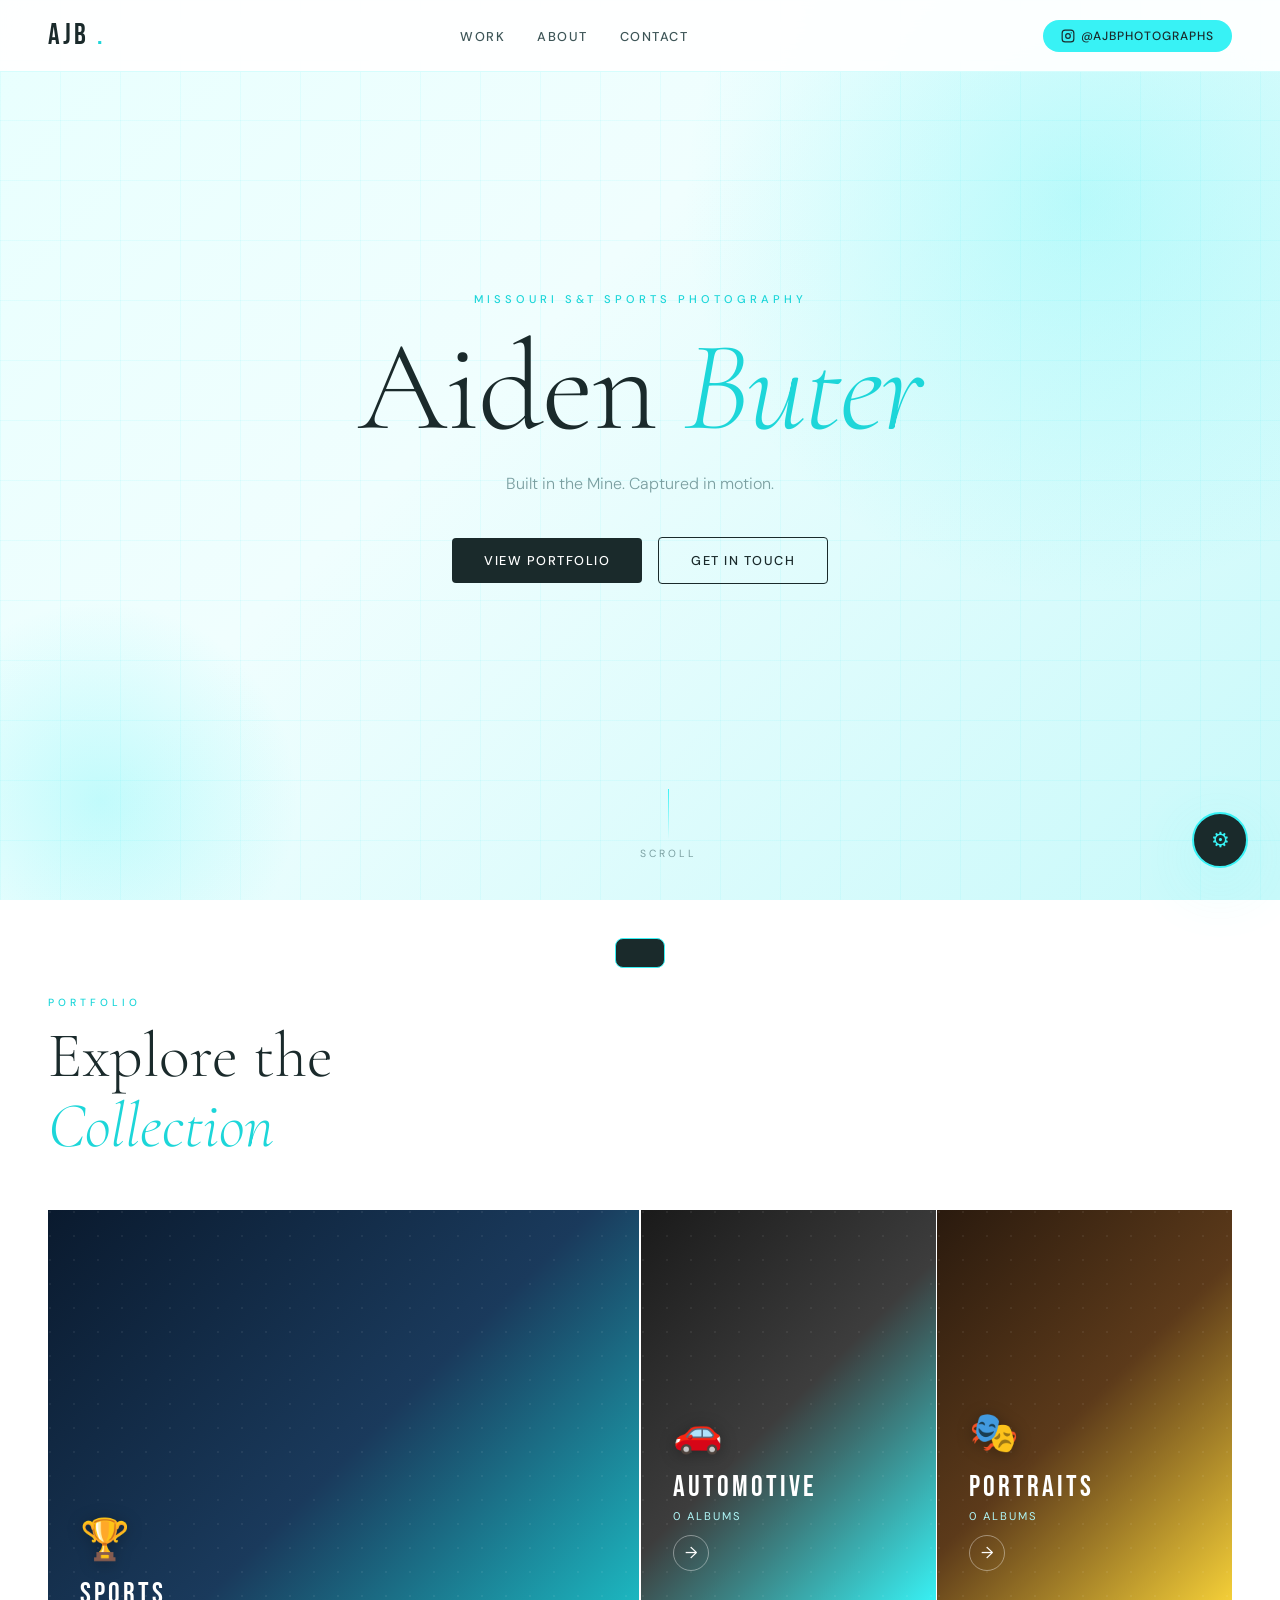
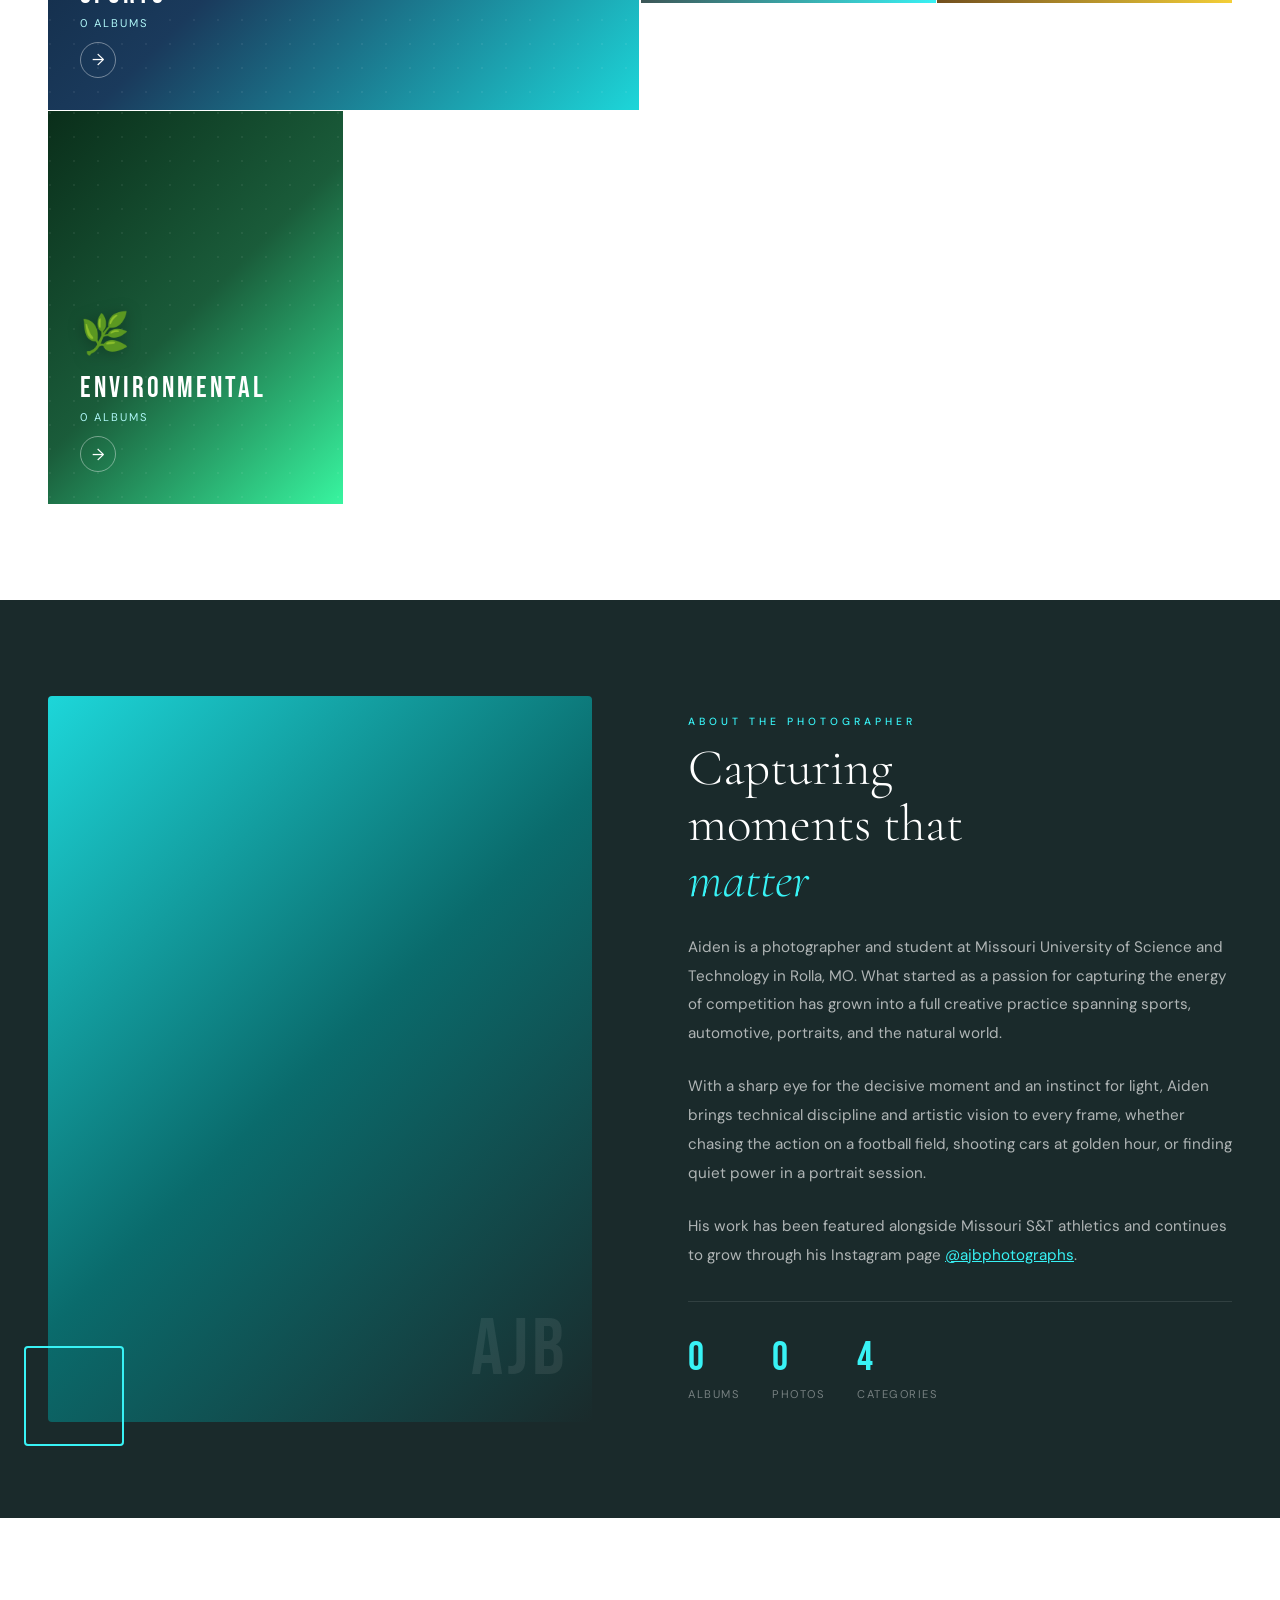
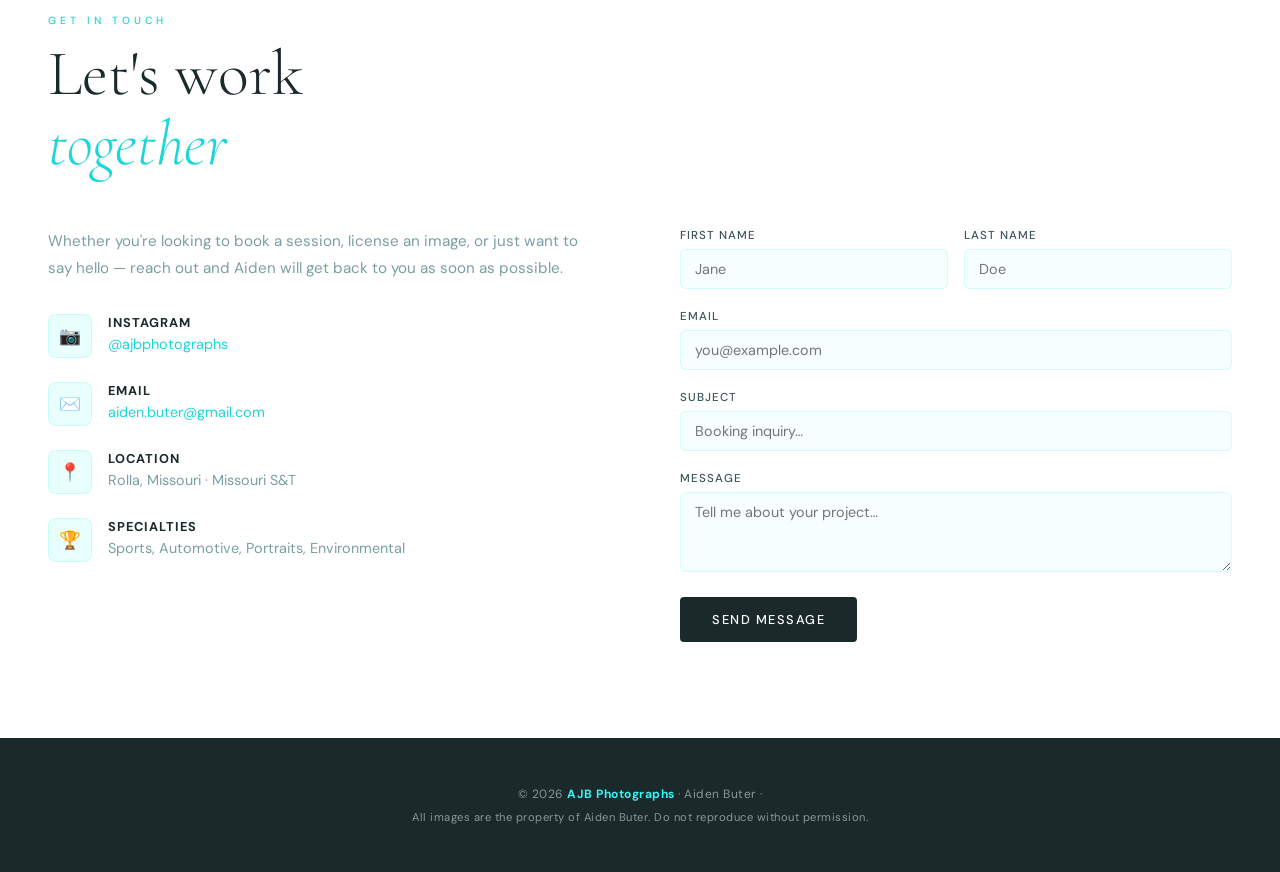
==== commit cab49438: "footer change" ====
--- a/index.html
+++ b/index.html
@@ -1216,7 +1216,7 @@
   <!-- FOOTER -->
   <footer>
     <div class="container">
-      <p>© 2026 <strong>AJB Photographs</strong> · Aiden Buter · Missouri S&T</p>
+      <p>© 2026 <strong>AJB Photographs</strong> · Aiden Buter · </p>
       <p style="margin-top:8px;font-size:0.7rem;">All images are the property of Aiden Buter. Do not reproduce without permission.</p>
     </div>
   </footer>
@@ -1361,6 +1361,7 @@
             <option value="Soccer">Soccer</option>
             <option value="Basketball">Basketball</option>
             <option value="Baseball">Baseball</option>
+            <option value="Softball">Softball</option>
             <option value="Volleyball">Volleyball</option>
             <option value="Track & Field">Track & Field</option>
             <option value="Swimming">Swimming</option>
@@ -1657,7 +1658,7 @@
  * Full list of sport types used for the filter tabs in the Sports category.
  * "All" is a special value that disables filtering.
  */
-const sportsList = ['All','Football','Soccer','Basketball','Baseball','Volleyball','Track & Field','Swimming','Tennis','Other'];
+const sportsList = ['All','Football','Soccer','Basketball','Baseball','Softball','Volleyball','Track & Field','Swimming','Tennis','Other'];
 
 /**
  * Renders the category page header (breadcrumb, title, sport tabs) and
@@ -1824,7 +1825,7 @@
   // Render photo tiles — clicking opens the lightbox at that index
   grid.innerHTML = photos.map((p, i) => `
     <div class="photo-item" onclick="openLightbox(${i})">
-      <img src="${p.url}" alt="Photo ${i + 1}" loading="lazy">
+      <img src="${p.url.replace('upload','thumb')}" alt="Photo ${i + 1}" loading="lazy">
       <div class="photo-item-overlay">
         <span class="photo-item-overlay-icon">⊕</span>
       </div>
@@ -1995,10 +1996,10 @@
  *
  * @param {Event} e - File input change event (multiple files)
  */
-async function handlePhotosUpload(e) {
+async function handlePhotosUpload_notGrouped(e) {
   const files    = Array.from(e.target.files);
   const formData = new FormData();
-  files.forEach(f => formData.append('photos', f));
+  files.forEach(f => formData.append('photos[]', f));
 
   const res  = await fetch('/api/upload', { method: 'POST', body: formData });
   const data = await res.json();
@@ -2017,6 +2018,37 @@
 }
 
 /**
+ * Handles photo file selection in the Upload Files sub-tab.
+ * Sends each selected files to /api/upload in a separate request.
+ * Populates the pending upload preview grid with thumbnails.
+ *
+ * @param {Event} e - File input change event (multiple files)
+ */
+async function handlePhotosUpload(e) {
+  const files = Array.from(e.target.files);
+  const preview = document.getElementById('uploadPreview');
+
+  for (const file of files) {
+      const formData = new FormData();
+      formData.append('photos', file);
+
+      const res = await fetch('/api/upload', {method: 'POST', body: formData});
+      const data = await res.json();
+
+      data.urls.forEach(url => {
+            pendingPhotoDataUrls.push(url);
+            const idx = pendingPhotoDataUrls.length - 1;
+            const item = document.createElement('div');
+            item.className = 'upload-preview-item';
+            item.innerHTML = `
+              <img src="${url}" alt="">
+              <button class="upload-preview-remove" onclick="removePendingPhoto(${idx}, this.parentElement)">✕</button>`;
+            preview.appendChild(item);
+      });
+   }
+}
+
+/**
  * Removes a pending photo from the upload queue by nulling its index.
  * The null values are filtered out when addPhotosToAlbum() processes the array.
  *
@@ -2289,4 +2321,4 @@
 })();
 </script>
 </body>
-</html>+</html>
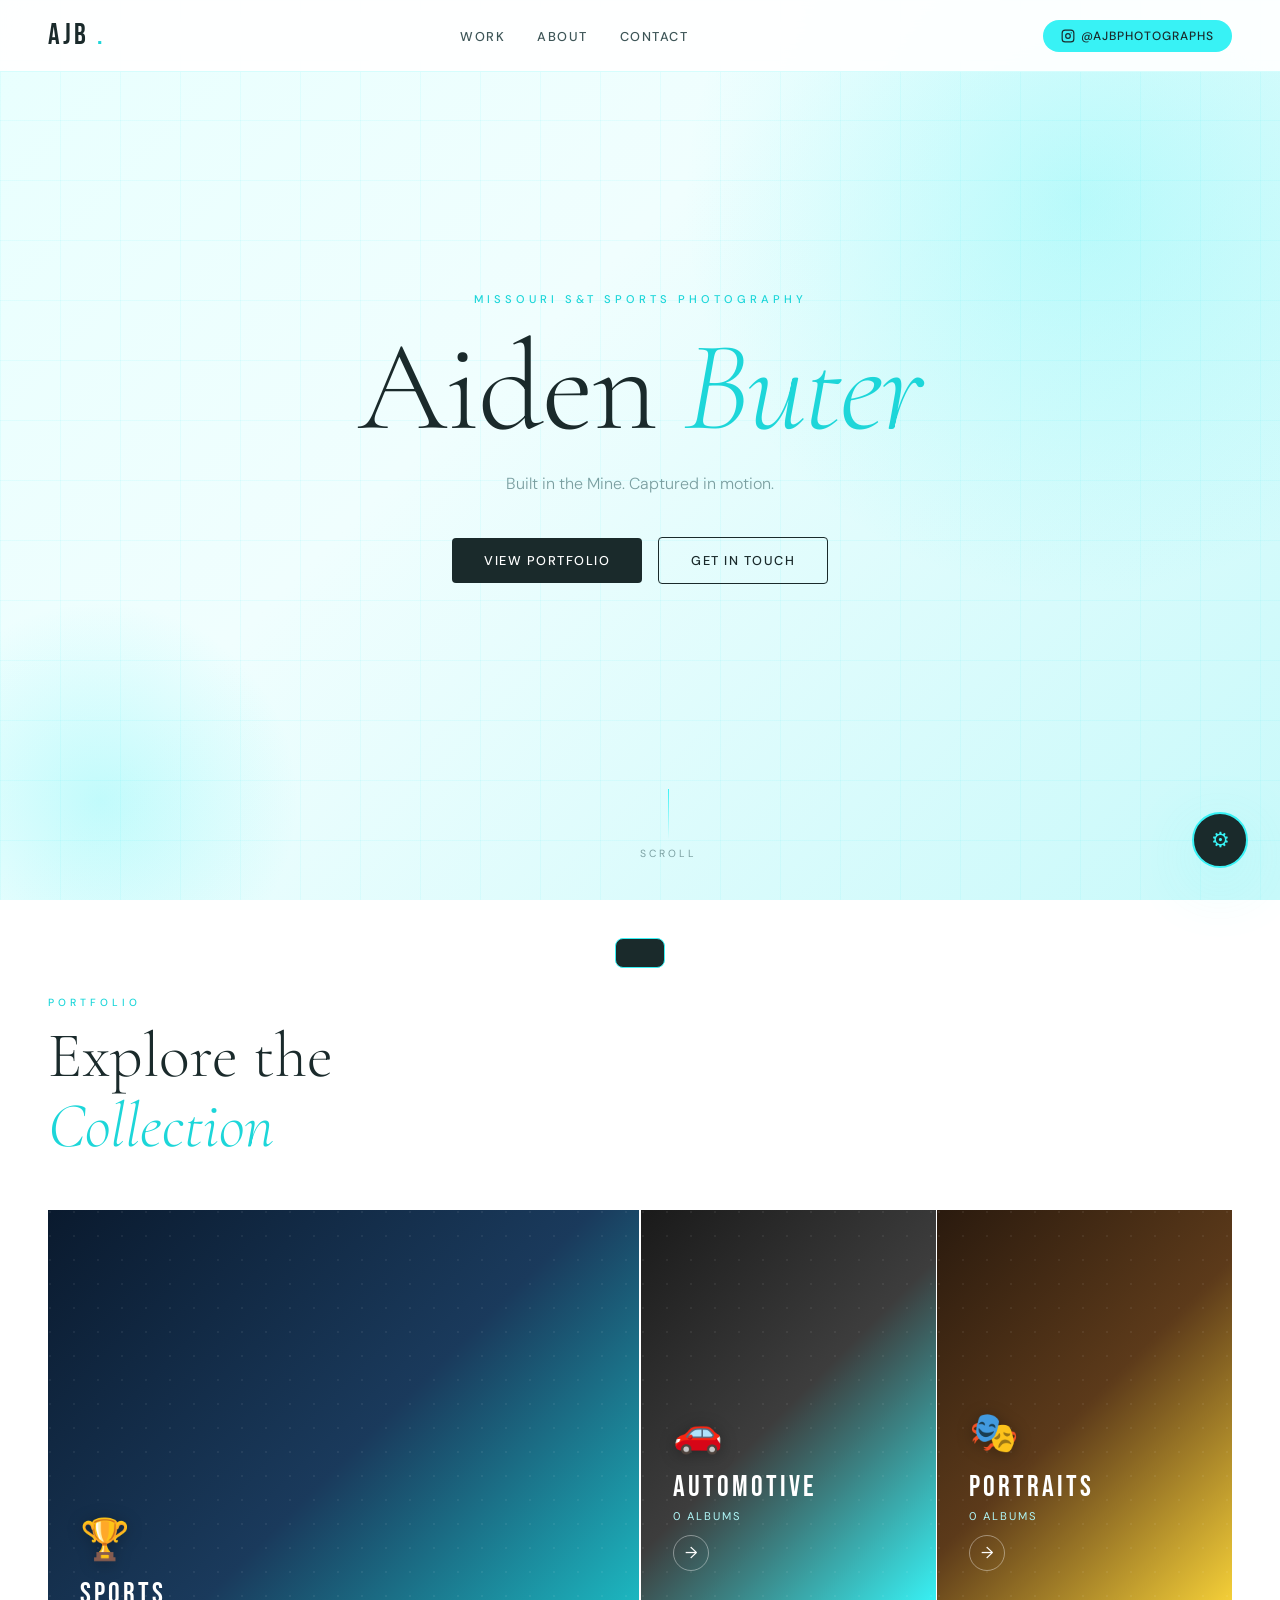
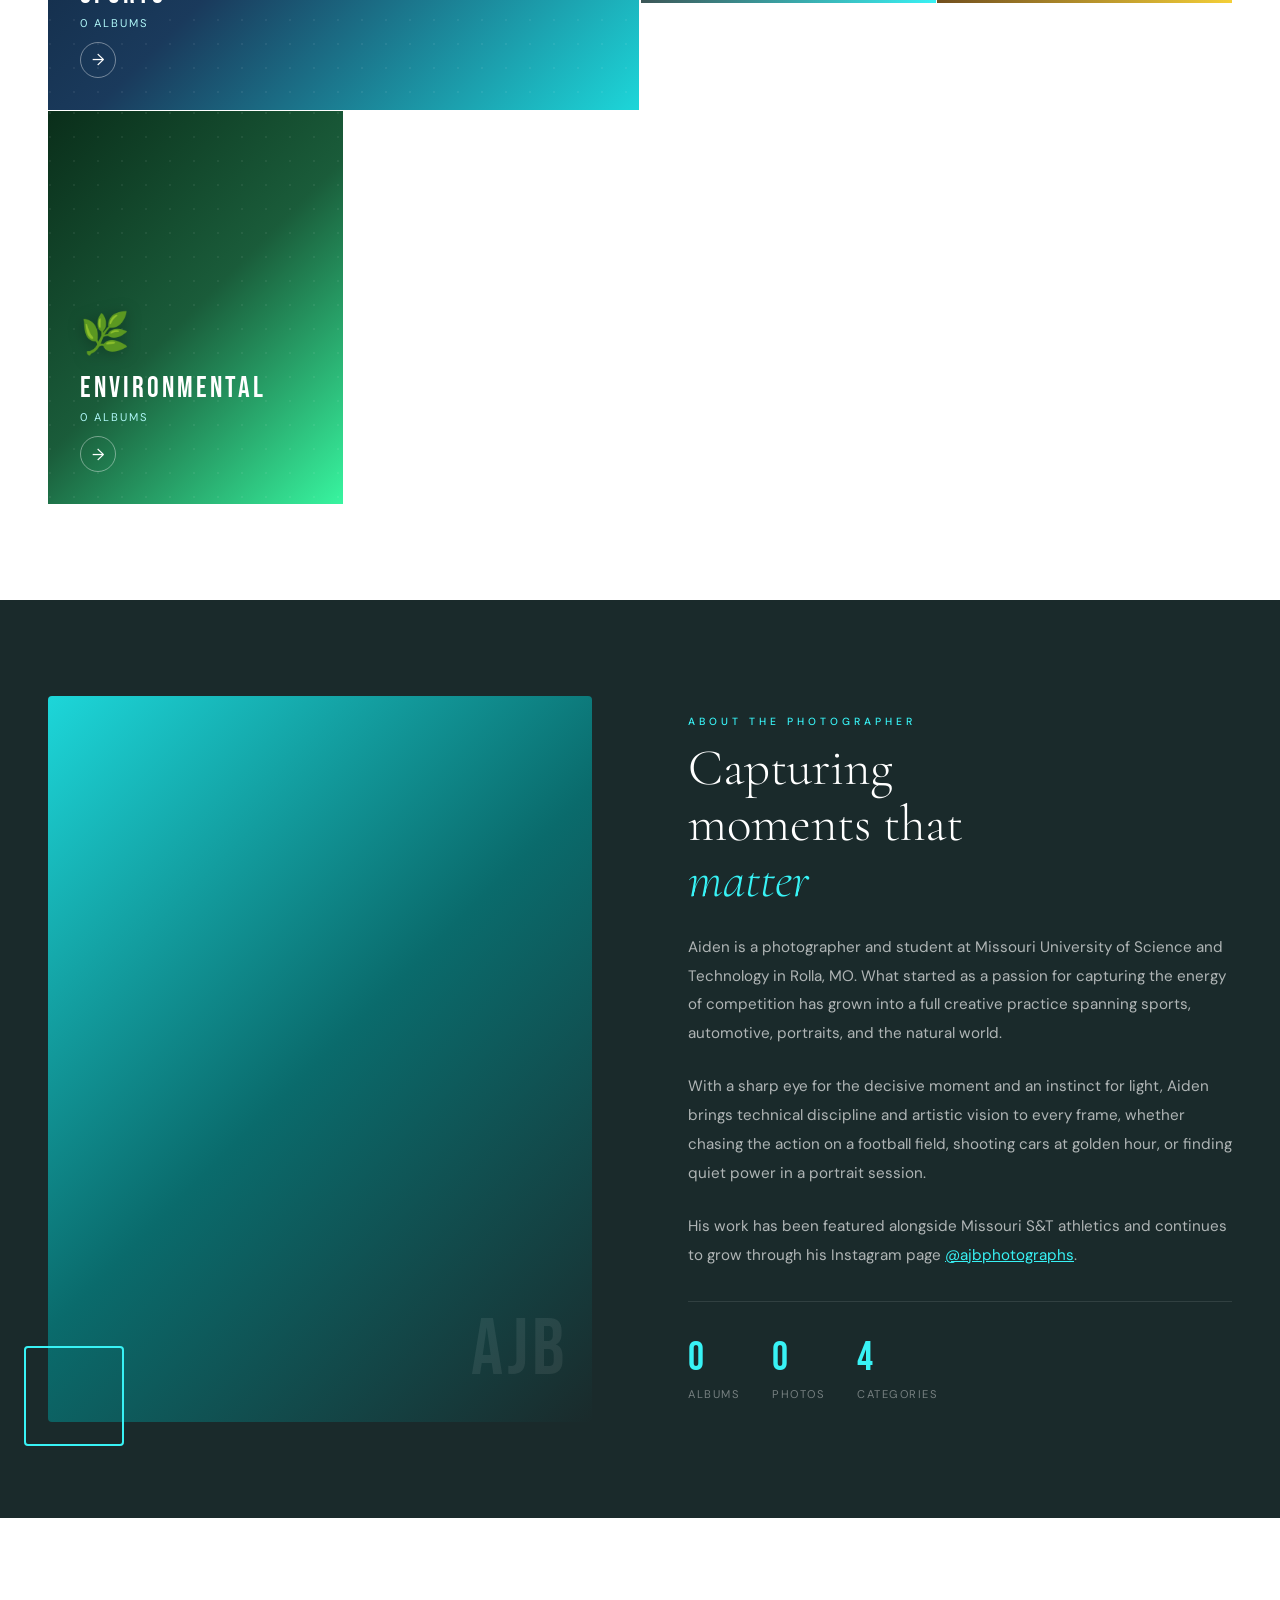
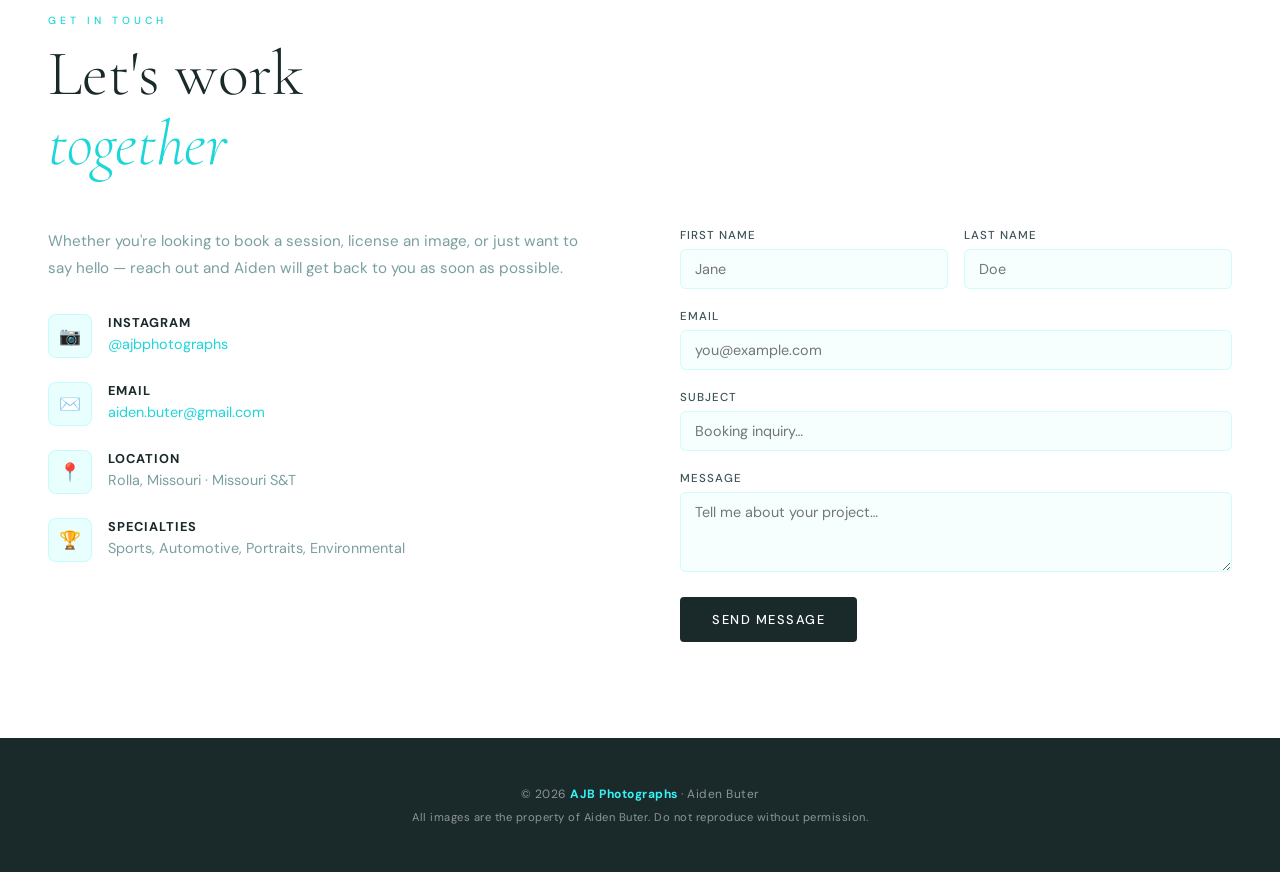
==== commit 6a792b56: "footer change" ====
--- a/index.html
+++ b/index.html
@@ -1216,7 +1216,7 @@
   <!-- FOOTER -->
   <footer>
     <div class="container">
-      <p>© 2026 <strong>AJB Photographs</strong> · Aiden Buter · </p>
+      <p>© 2026 <strong>AJB Photographs</strong> · Aiden Buter</p>
       <p style="margin-top:8px;font-size:0.7rem;">All images are the property of Aiden Buter. Do not reproduce without permission.</p>
     </div>
   </footer>
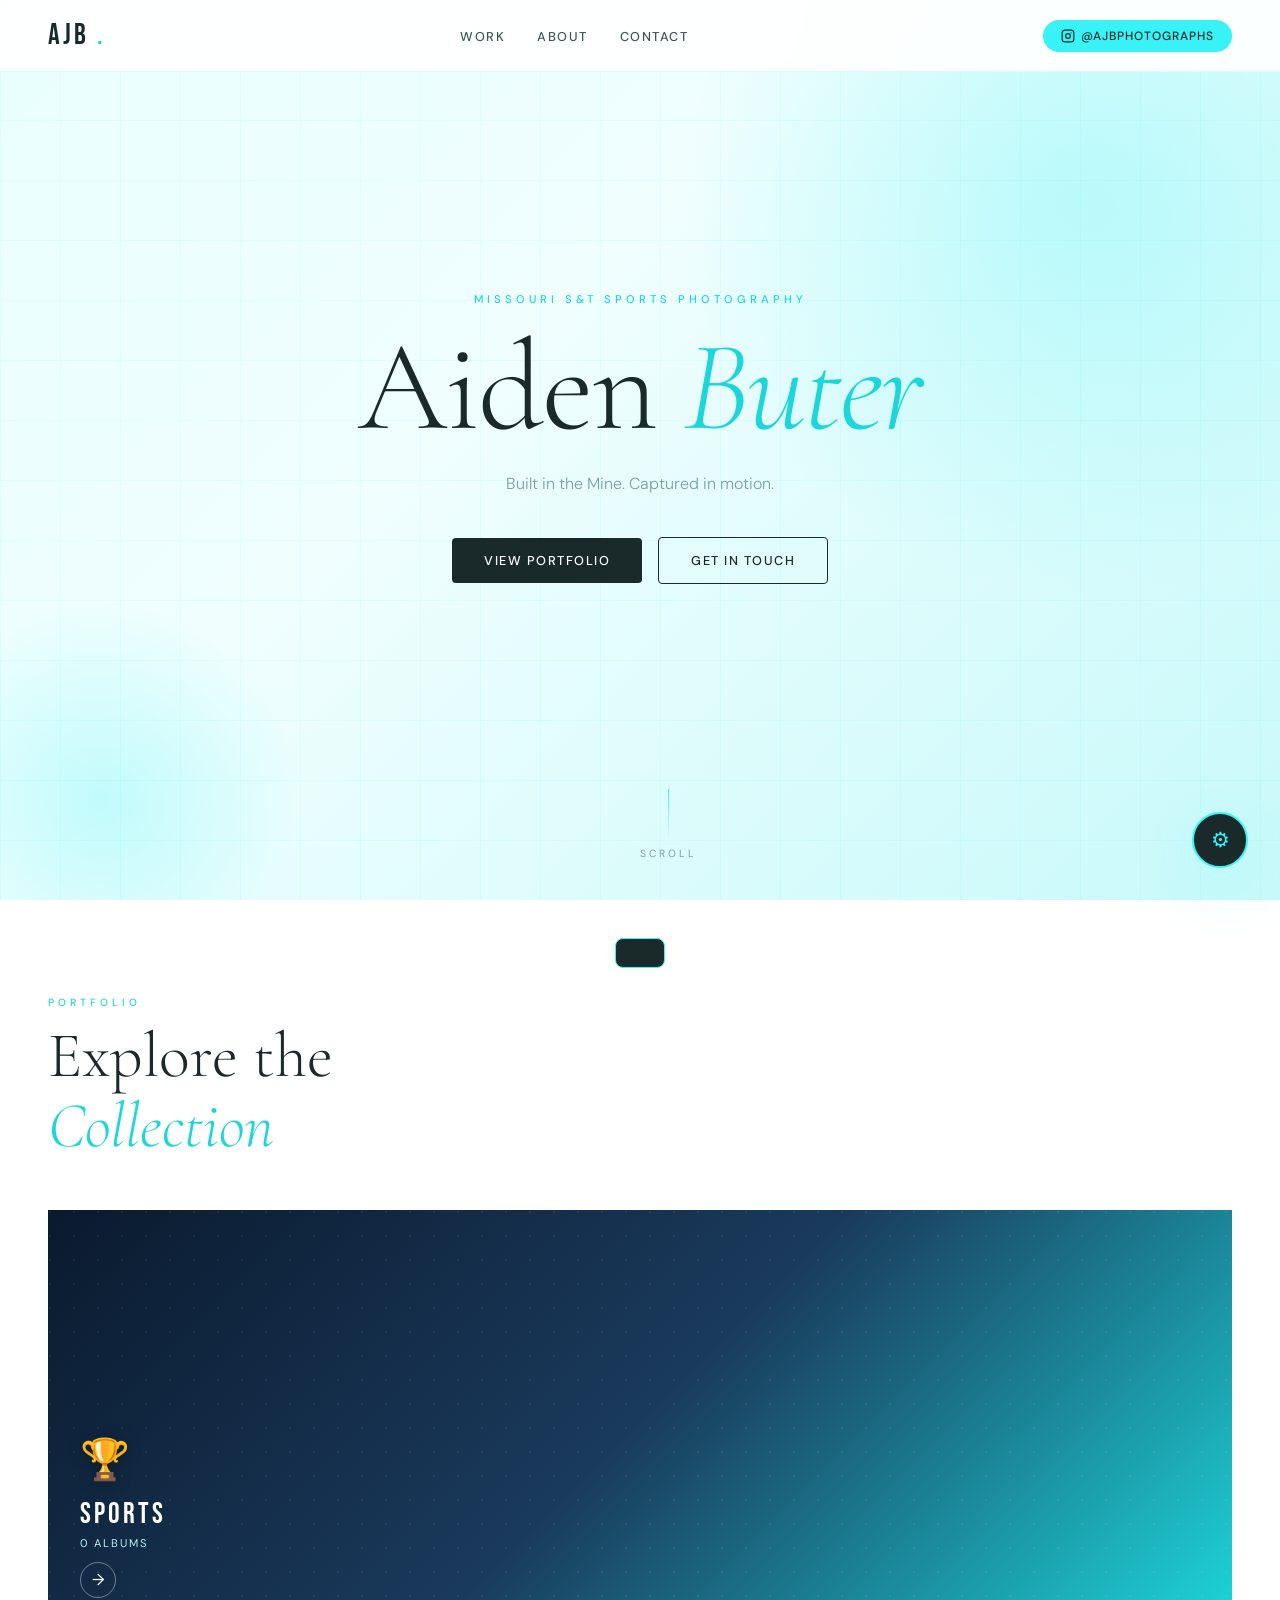
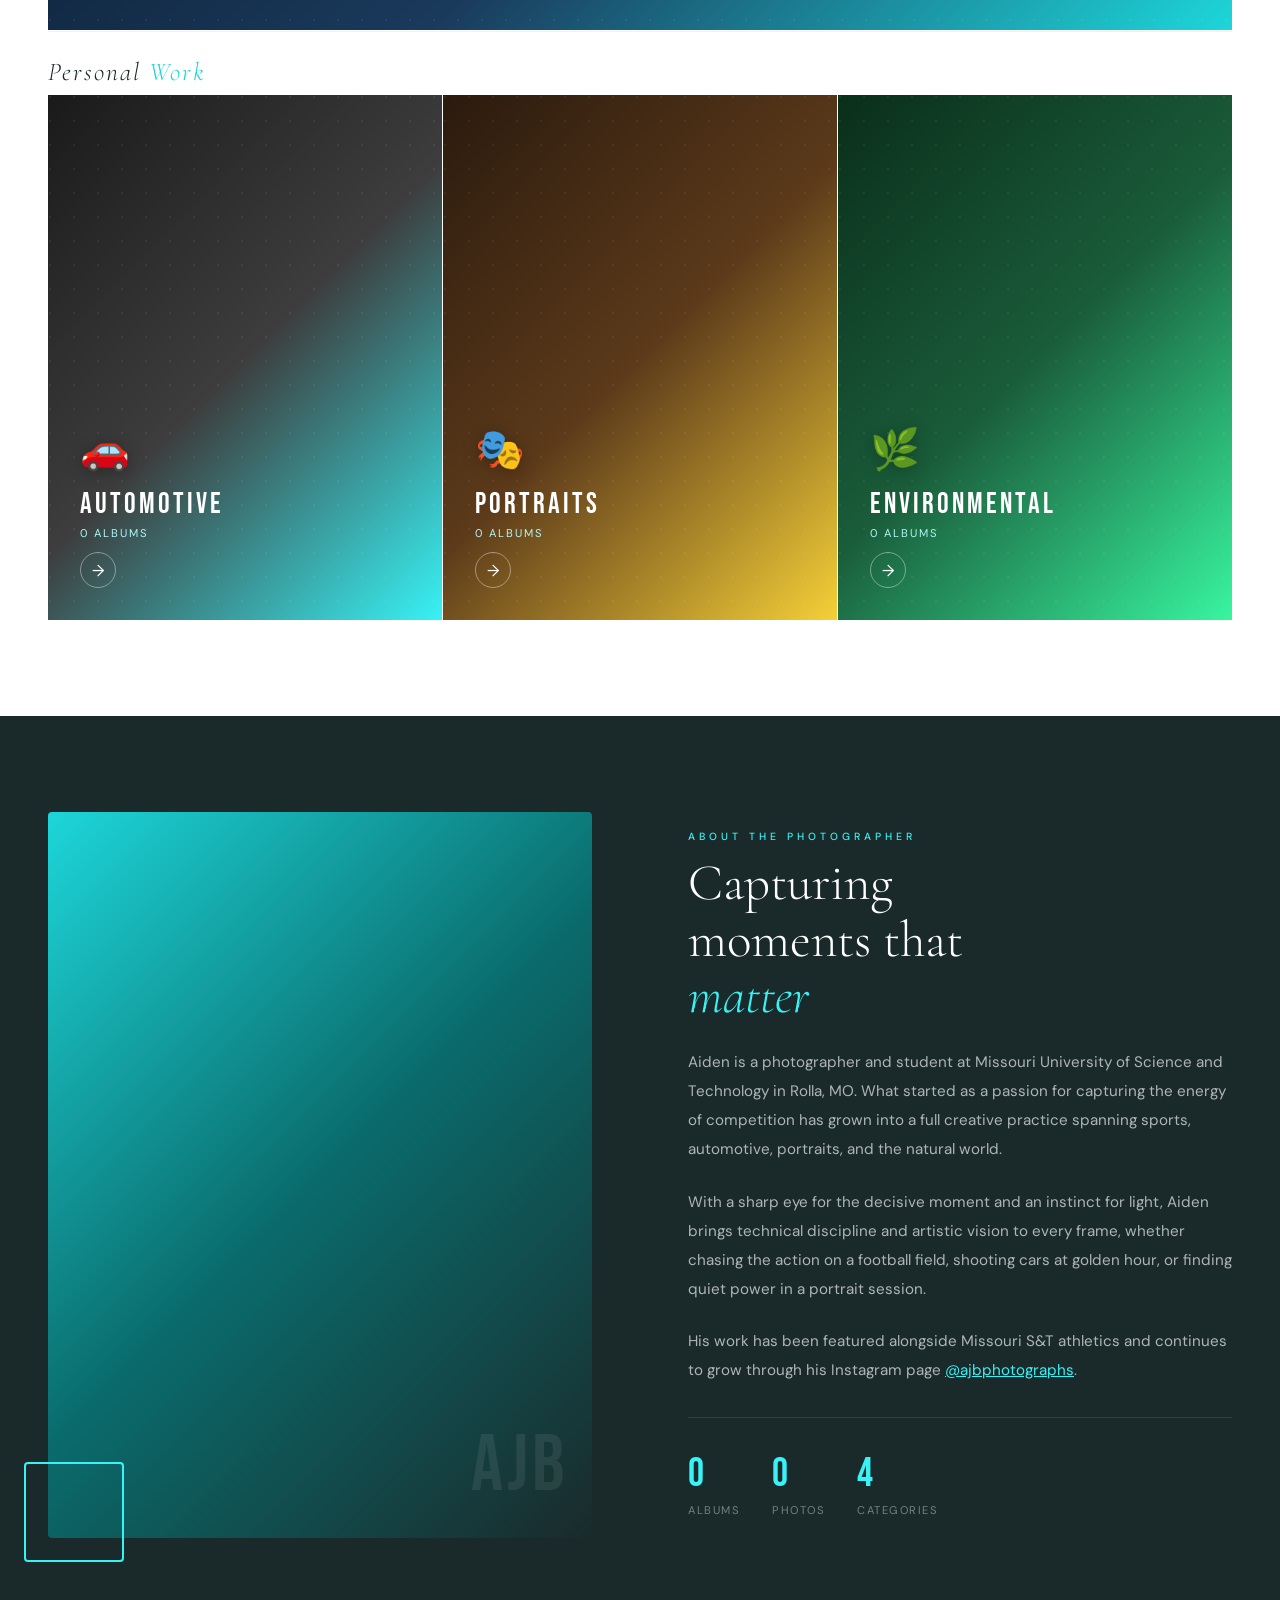
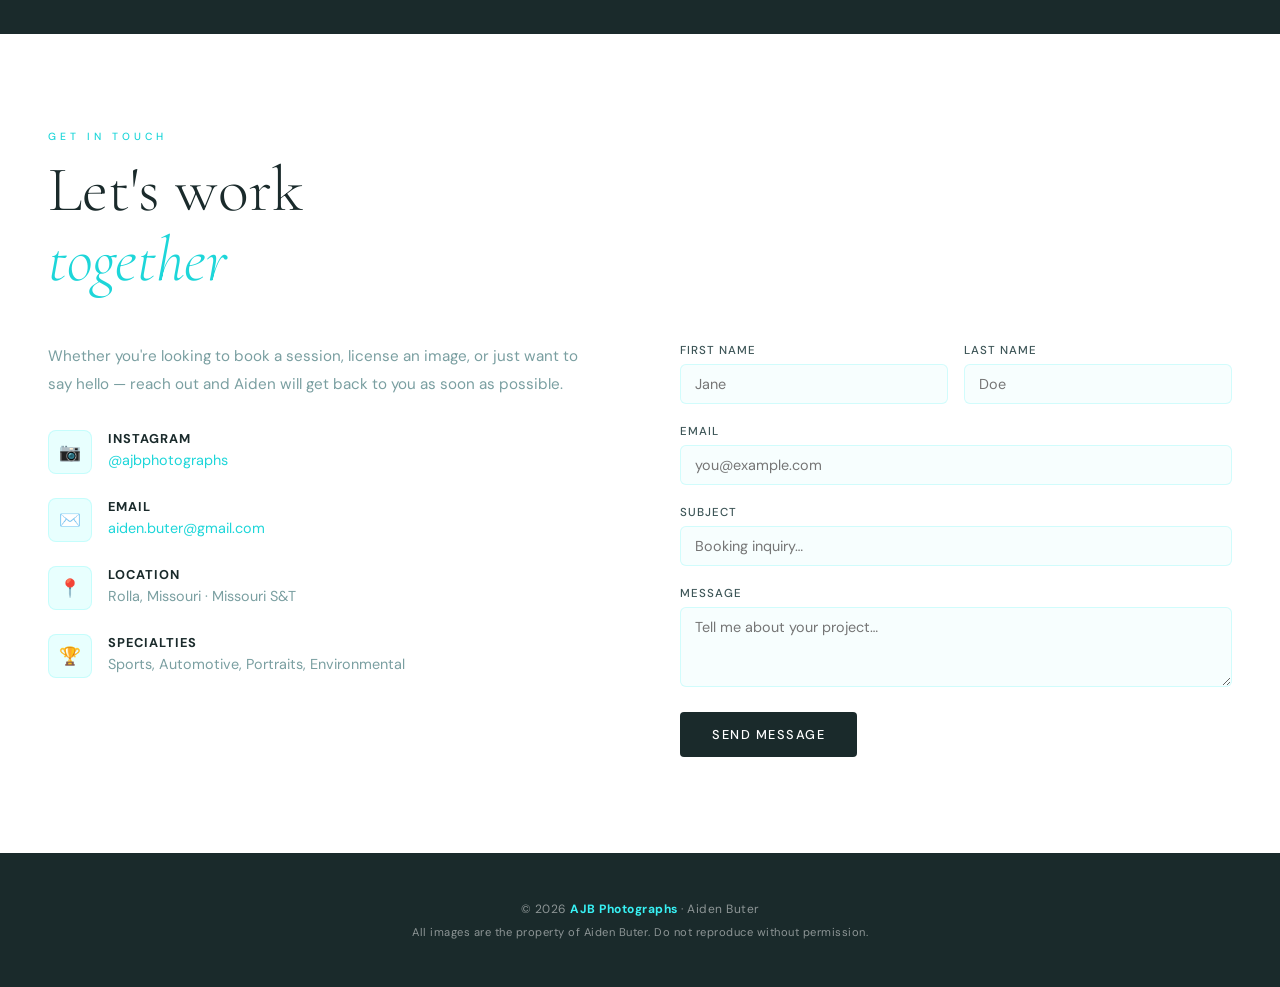
==== commit 96c59ef7: "reordered collection categories and added personal work header" ====
--- a/index.html
+++ b/index.html
@@ -347,11 +347,39 @@
   #work { background: var(--white); }
 
   .categories-grid {
-    display: grid;
-    grid-template-columns: repeat(4, 1fr);
-    gap: 1.5px; /* Very tight gap for editorial look */
-    margin-top: 3rem;
-  }
+  display: grid;
+  gap: 1.5px;
+}
+
+.categories-grid--single {
+  grid-template-columns: 1fr;
+  margin-top: 3rem;
+}
+.categories-grid--single .cat-card {
+  grid-column: unset;   
+  aspect-ratio: unset;
+  min-height: 420px;
+}
+
+.categories-grid--three {
+  grid-template-columns: repeat(3, 1fr);
+}
+.categories-grid--three .cat-card {
+  aspect-ratio: 3/4;
+}
+
+.personal-work-label {
+  font-family: 'Cormorant Garamond', serif;
+  font-size: clamp(1.2rem, 2vw, 1.6rem);
+  font-weight: 300;
+  font-style: italic;
+  color: var(--charcoal);
+  letter-spacing: 2px;
+  padding: 1.5rem 0 0.5rem;
+  border-top: 1px solid var(--border);
+  margin-top: 1.5px;
+}
+.personal-work-label em { font-style: italic; color: var(--cyan-dark); }
 
   .cat-card {
     position: relative;
@@ -363,7 +391,6 @@
     transition: transform 0.4s;
   }
   /* Sports card — larger, spans 2 columns, full height */
-  .cat-card:first-child { grid-column: span 2; aspect-ratio: auto; min-height: 500px; }
   .cat-card:hover { transform: scale(0.99); }
   .cat-card:hover .cat-overlay { opacity: 1; }
   .cat-card:hover .cat-bg { transform: scale(1.05); }
@@ -1038,64 +1065,63 @@
       <p class="section-label">Portfolio</p>
       <h2 class="section-title">Explore the<br><em>Collection</em></h2>
     </div>
-    <div class="container" style="margin-top:2rem;">
-      <div class="categories-grid">
-
-        <!-- SPORTS — spans 2 columns for visual emphasis -->
-        <div class="cat-card" onclick="showCategory('sports')">
-          <div class="cat-bg cat-bg-sports"></div>
-          <div class="cat-pattern"></div>
-          <div class="cat-overlay"></div>
-          <div class="cat-info">
-            <span class="cat-icon">🏆</span>
-            <span class="cat-name">Sports</span>
-            <!-- Album count is updated dynamically by updateCounts() -->
-            <span class="cat-count" id="sports-count">0 albums</span>
-            <div class="cat-arrow">→</div>
-          </div>
-        </div>
-
-        <!-- AUTOMOTIVE -->
-        <div class="cat-card" onclick="showCategory('automotive')">
-          <div class="cat-bg cat-bg-auto"></div>
-          <div class="cat-pattern"></div>
-          <div class="cat-overlay"></div>
-          <div class="cat-info">
-            <span class="cat-icon">🚗</span>
-            <span class="cat-name">Automotive</span>
-            <span class="cat-count" id="automotive-count">0 albums</span>
-            <div class="cat-arrow">→</div>
-          </div>
-        </div>
-
-        <!-- PORTRAITS -->
-        <div class="cat-card" onclick="showCategory('portraits')">
-          <div class="cat-bg cat-bg-portrait"></div>
-          <div class="cat-pattern"></div>
-          <div class="cat-overlay"></div>
-          <div class="cat-info">
-            <span class="cat-icon">🎭</span>
-            <span class="cat-name">Portraits</span>
-            <span class="cat-count" id="portraits-count">0 albums</span>
-            <div class="cat-arrow">→</div>
-          </div>
-        </div>
-
-        <!-- ENVIRONMENTAL -->
-        <div class="cat-card" onclick="showCategory('environmental')">
-          <div class="cat-bg cat-bg-env"></div>
-          <div class="cat-pattern"></div>
-          <div class="cat-overlay"></div>
-          <div class="cat-info">
-            <span class="cat-icon">🌿</span>
-            <span class="cat-name">Environmental</span>
-            <span class="cat-count" id="environmental-count">0 albums</span>
-            <div class="cat-arrow">→</div>
-          </div>
-        </div>
-
+<div class="container" style="margin-top:2rem;">
+
+  <!-- ROW 1: Sports -->
+  <div class="categories-grid categories-grid--single">
+    <div class="cat-card" onclick="showCategory('sports')">
+      <div class="cat-bg cat-bg-sports"></div>
+      <div class="cat-pattern"></div>
+      <div class="cat-overlay"></div>
+      <div class="cat-info">
+        <span class="cat-icon">🏆</span>
+        <span class="cat-name">Sports</span>
+        <span class="cat-count" id="sports-count">0 albums</span>
+        <div class="cat-arrow">→</div>
       </div>
     </div>
+  </div>
+
+  <!-- Section divider label -->
+  <div class="personal-work-label">Personal <em>Work</em></div>
+
+  <!-- ROW 2: Automotive, Portraits, Environmental -->
+  <div class="categories-grid categories-grid--three">
+    <div class="cat-card" onclick="showCategory('automotive')">
+      <div class="cat-bg cat-bg-auto"></div>
+      <div class="cat-pattern"></div>
+      <div class="cat-overlay"></div>
+      <div class="cat-info">
+        <span class="cat-icon">🚗</span>
+        <span class="cat-name">Automotive</span>
+        <span class="cat-count" id="automotive-count">0 albums</span>
+        <div class="cat-arrow">→</div>
+      </div>
+    </div>
+    <div class="cat-card" onclick="showCategory('portraits')">
+      <div class="cat-bg cat-bg-portrait"></div>
+      <div class="cat-pattern"></div>
+      <div class="cat-overlay"></div>
+      <div class="cat-info">
+        <span class="cat-icon">🎭</span>
+        <span class="cat-name">Portraits</span>
+        <span class="cat-count" id="portraits-count">0 albums</span>
+        <div class="cat-arrow">→</div>
+      </div>
+    </div>
+    <div class="cat-card" onclick="showCategory('environmental')">
+      <div class="cat-bg cat-bg-env"></div>
+      <div class="cat-pattern"></div>
+      <div class="cat-overlay"></div>
+      <div class="cat-info">
+        <span class="cat-icon">🌿</span>
+        <span class="cat-name">Environmental</span>
+        <span class="cat-count" id="environmental-count">0 albums</span>
+        <div class="cat-arrow">→</div>
+      </div>
+    </div>
+  </div>
+</div>
   </section>
 
   <!-- ABOUT SECTION -->
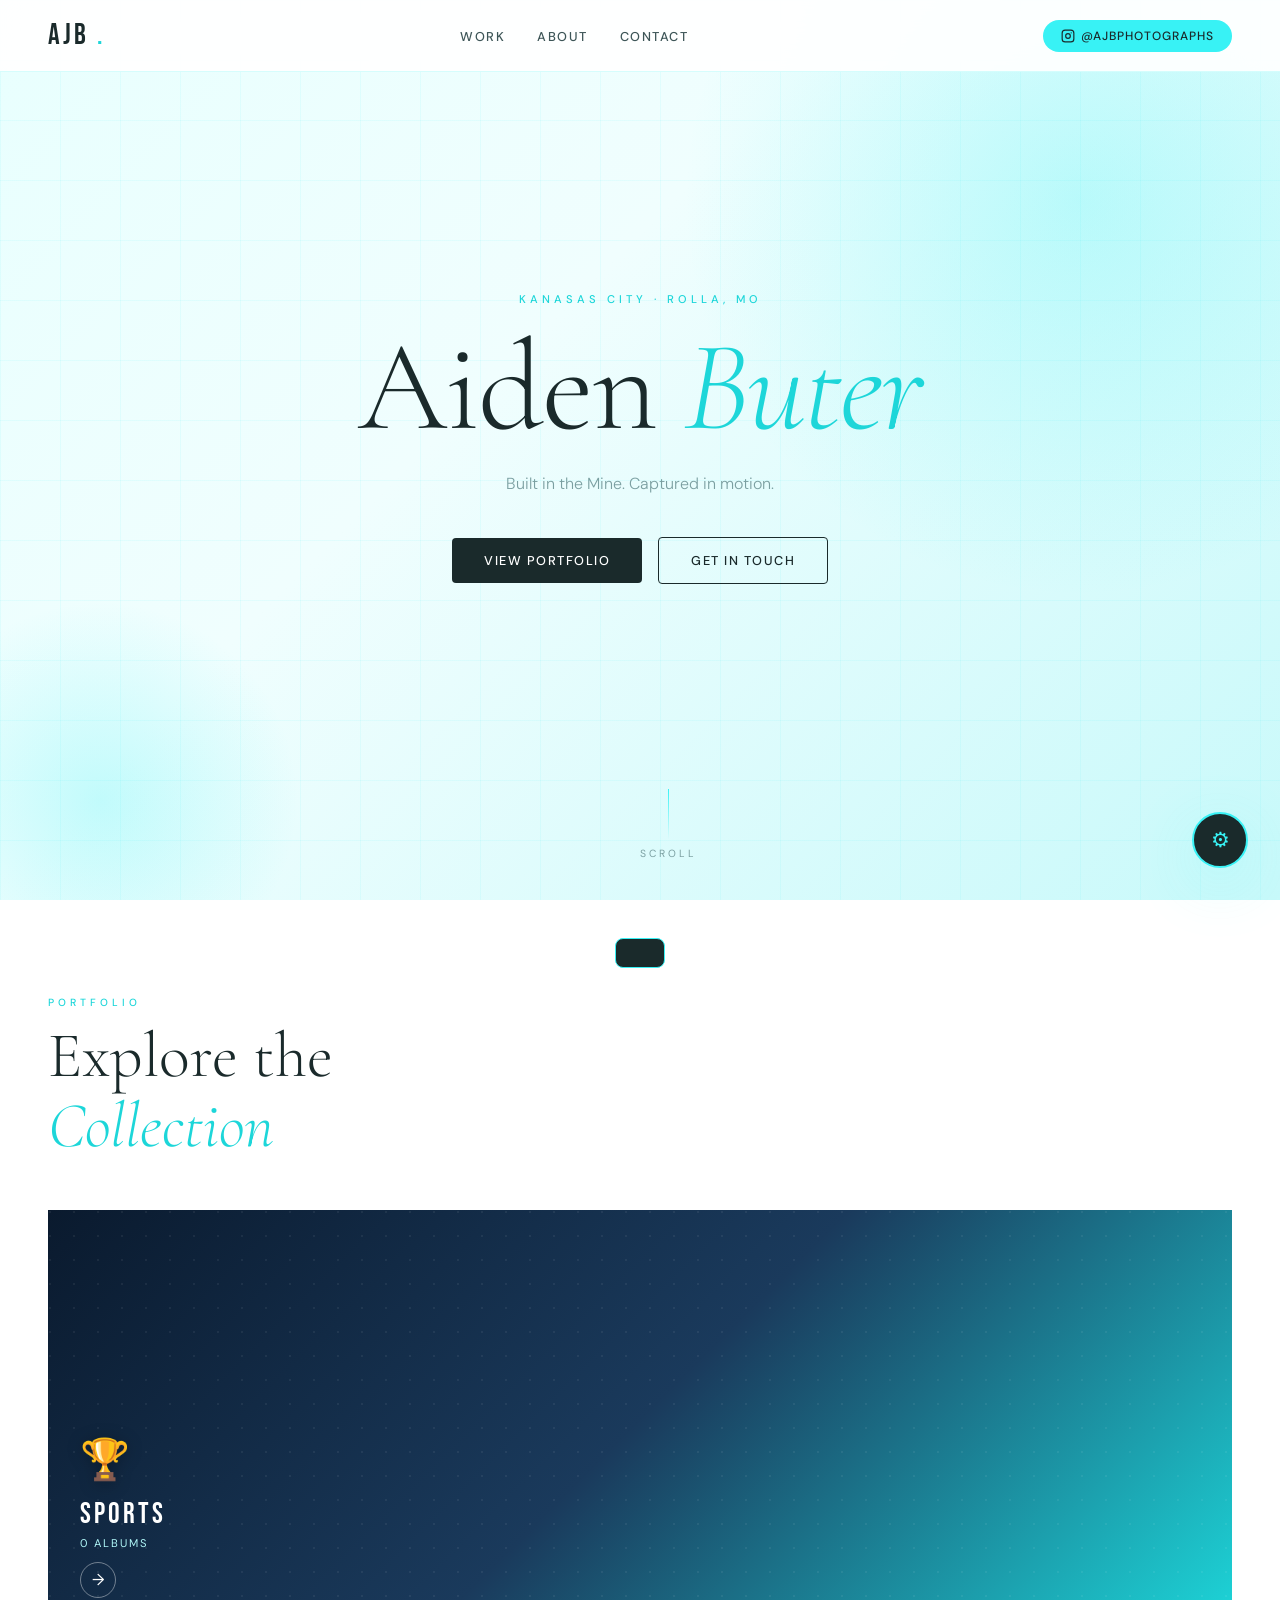
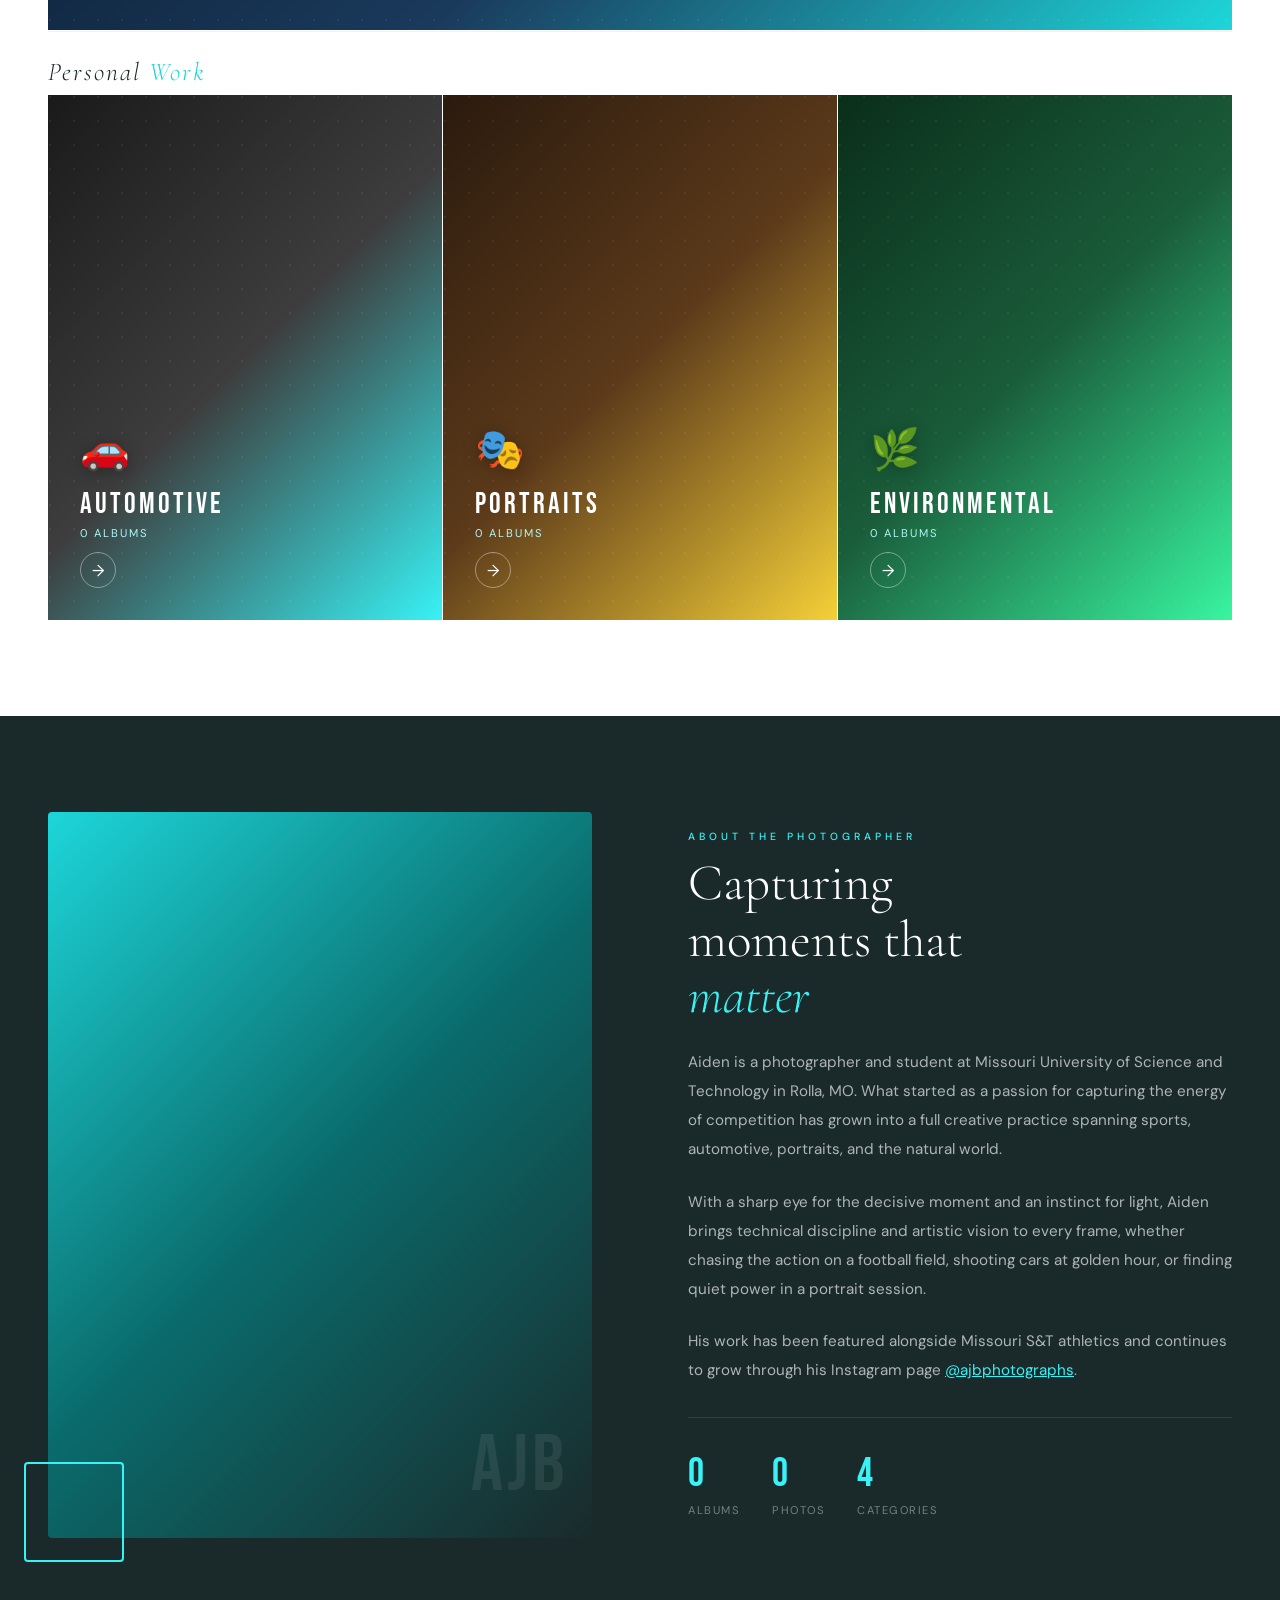
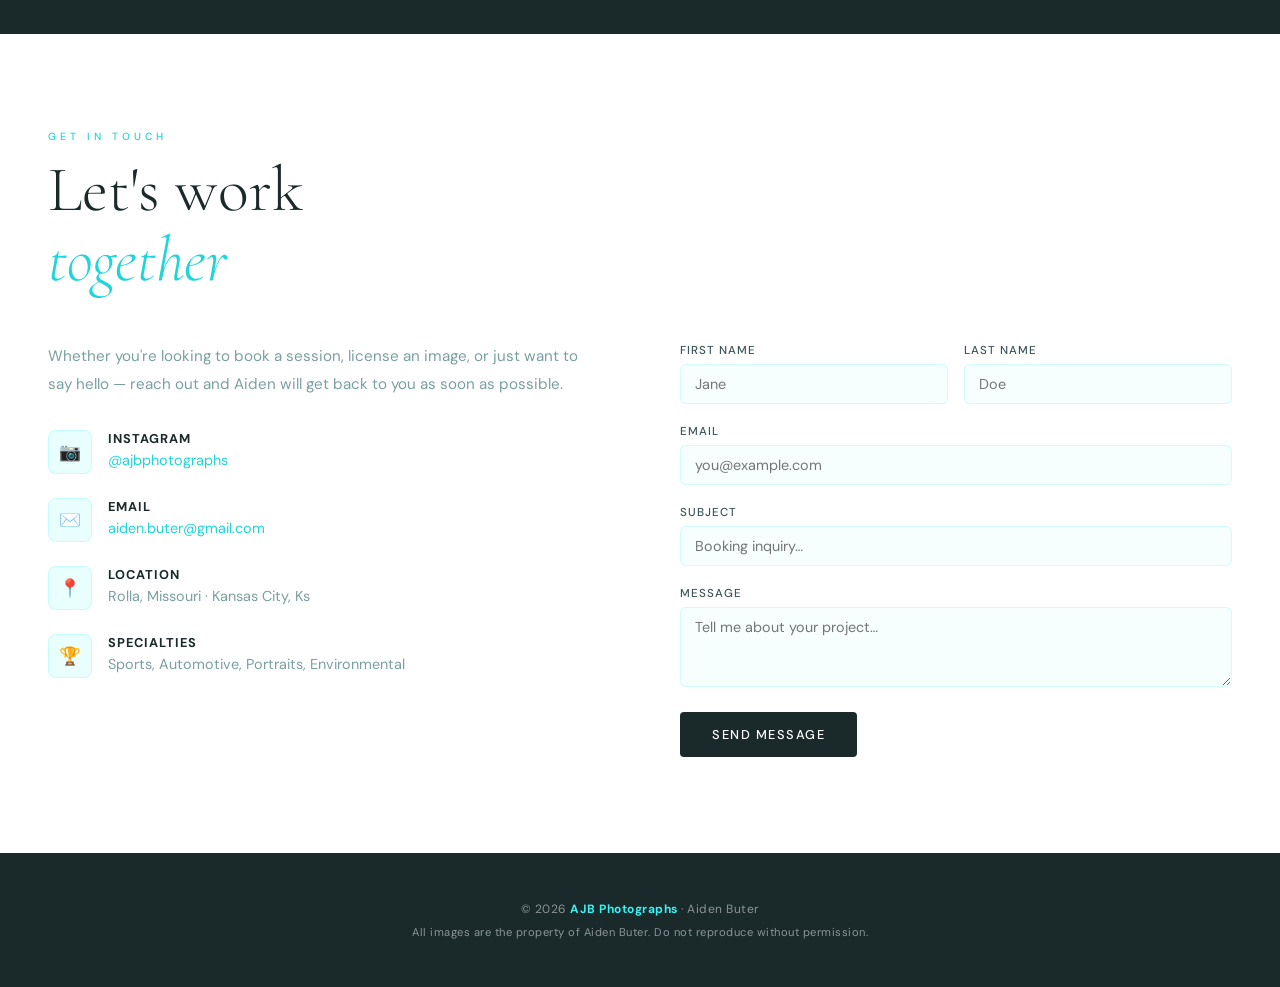
==== commit e4af87c2: "fixed location and header" ====
--- a/index.html
+++ b/index.html
@@ -1041,7 +1041,7 @@
 
     <!-- Main hero text — all elements animate in with staggered delays -->
     <div class="hero-content">
-      <p class="hero-eyebrow">Missouri S&T Sports Photography</p>
+      <p class="hero-eyebrow">Kanasas City · Rolla, MO</p>
       <h1 class="hero-title">Aiden<em> Buter</em></h1>
       <p class="hero-subtitle">Built in the Mine. Captured in motion.</p>
       <div class="hero-ctas">
@@ -1195,7 +1195,7 @@
             <div class="contact-icon">📍</div>
             <div class="contact-info-text">
               <strong>Location</strong>
-              <span>Rolla, Missouri · Missouri S&T</span>
+              <span>Rolla, Missouri · Kansas City, Ks</span>
             </div>
           </div>
           <div class="contact-info-item">
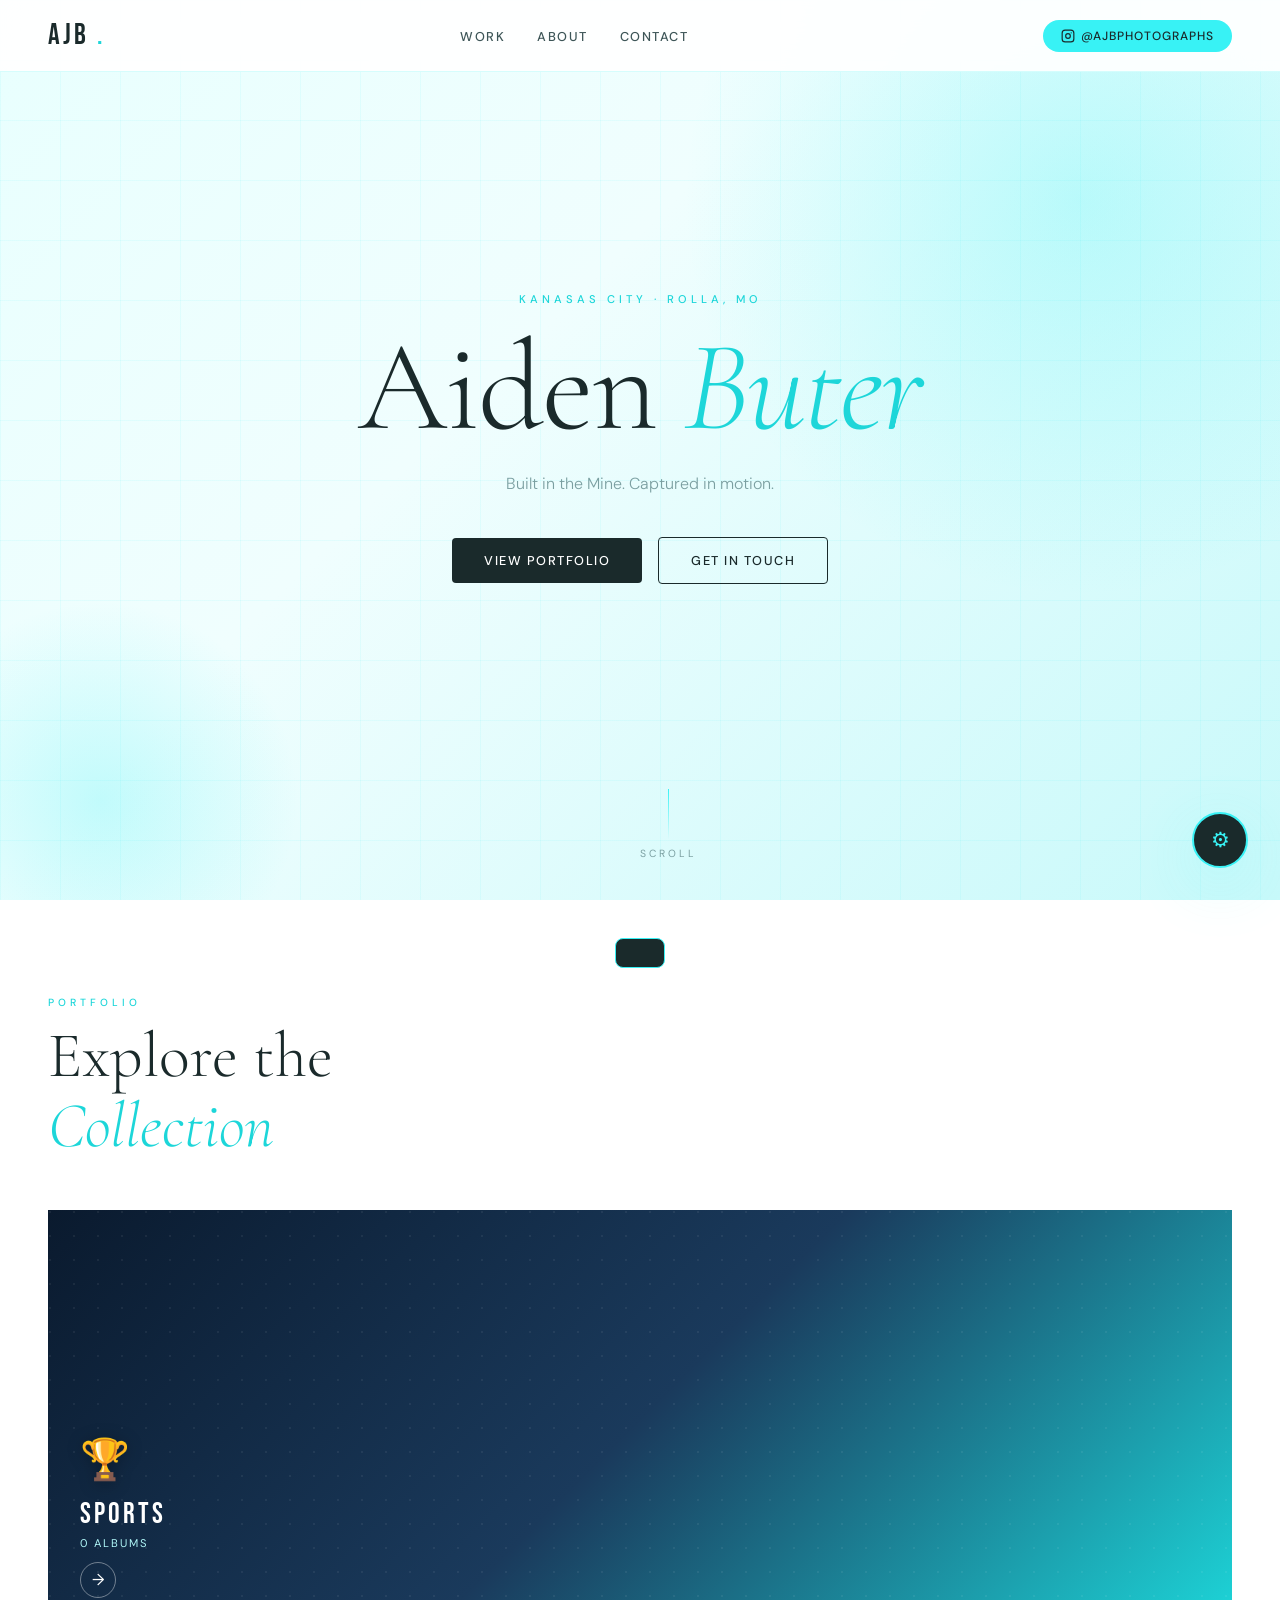
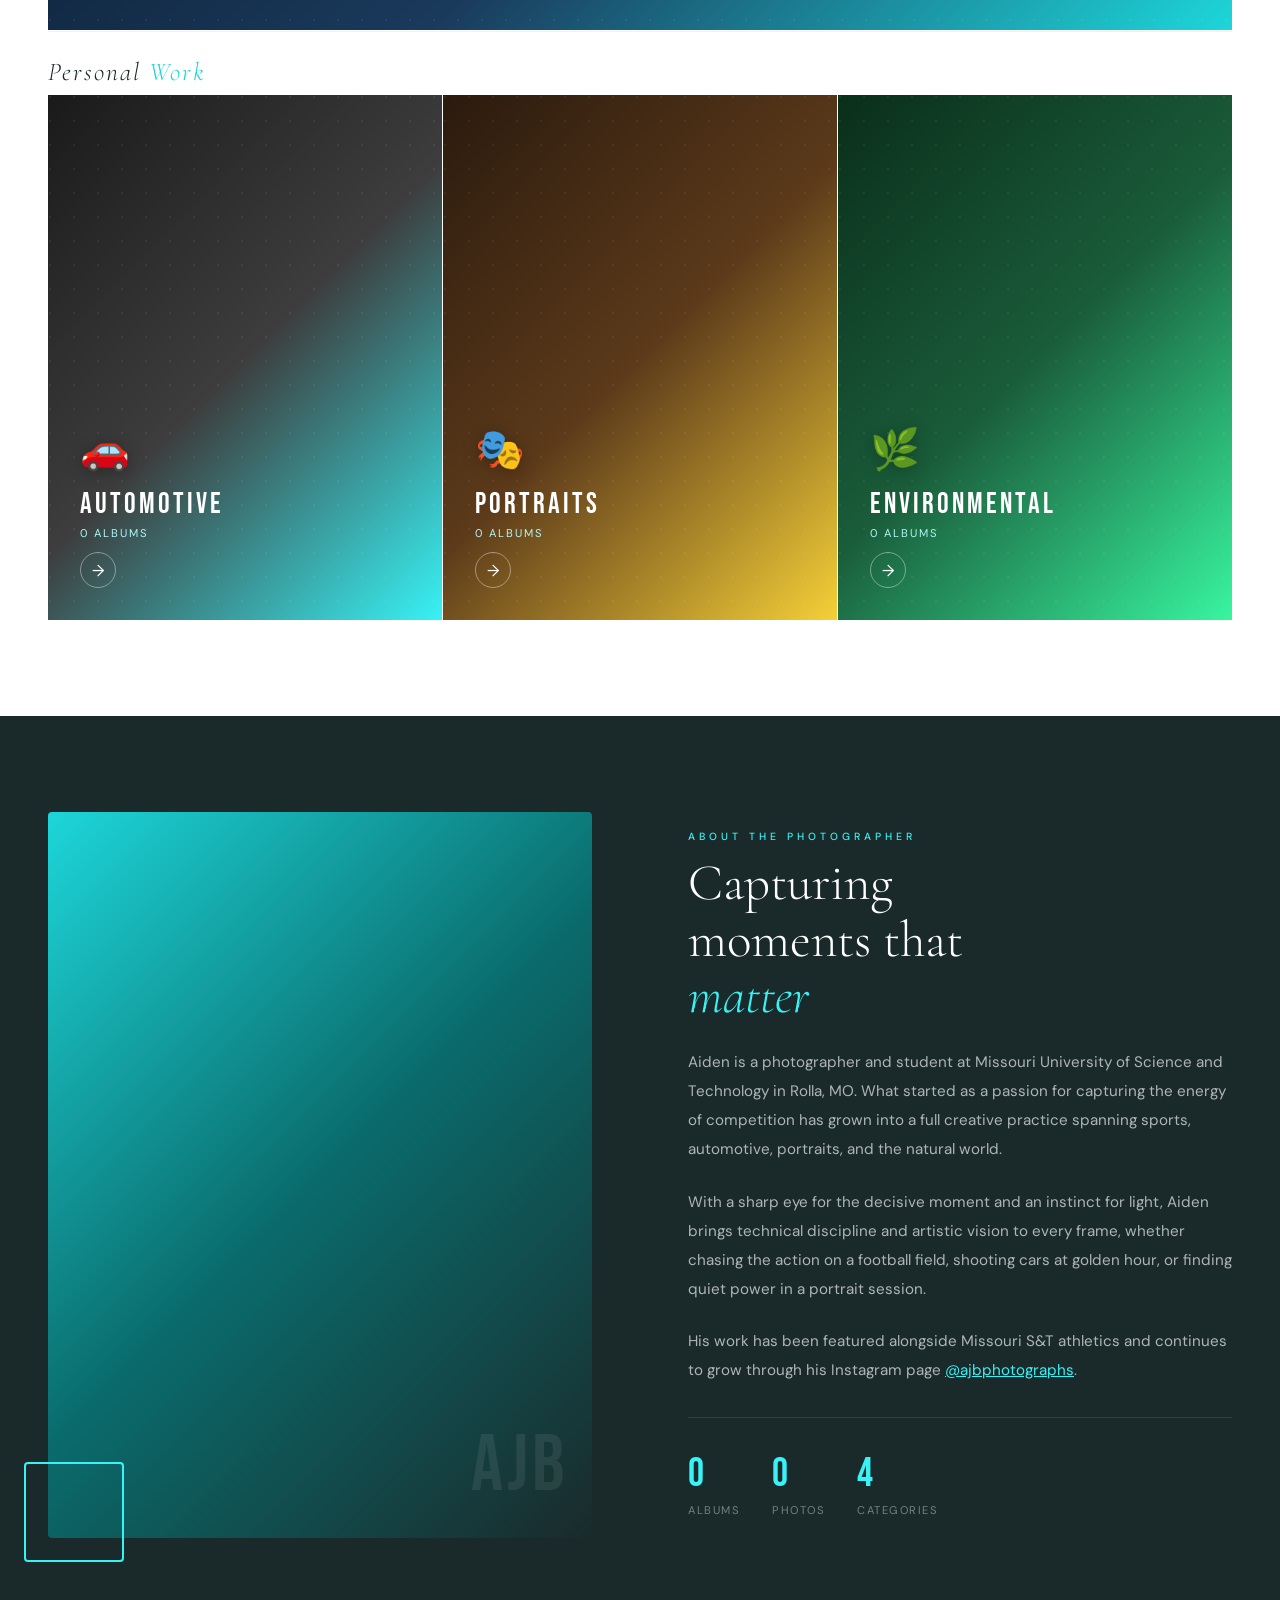
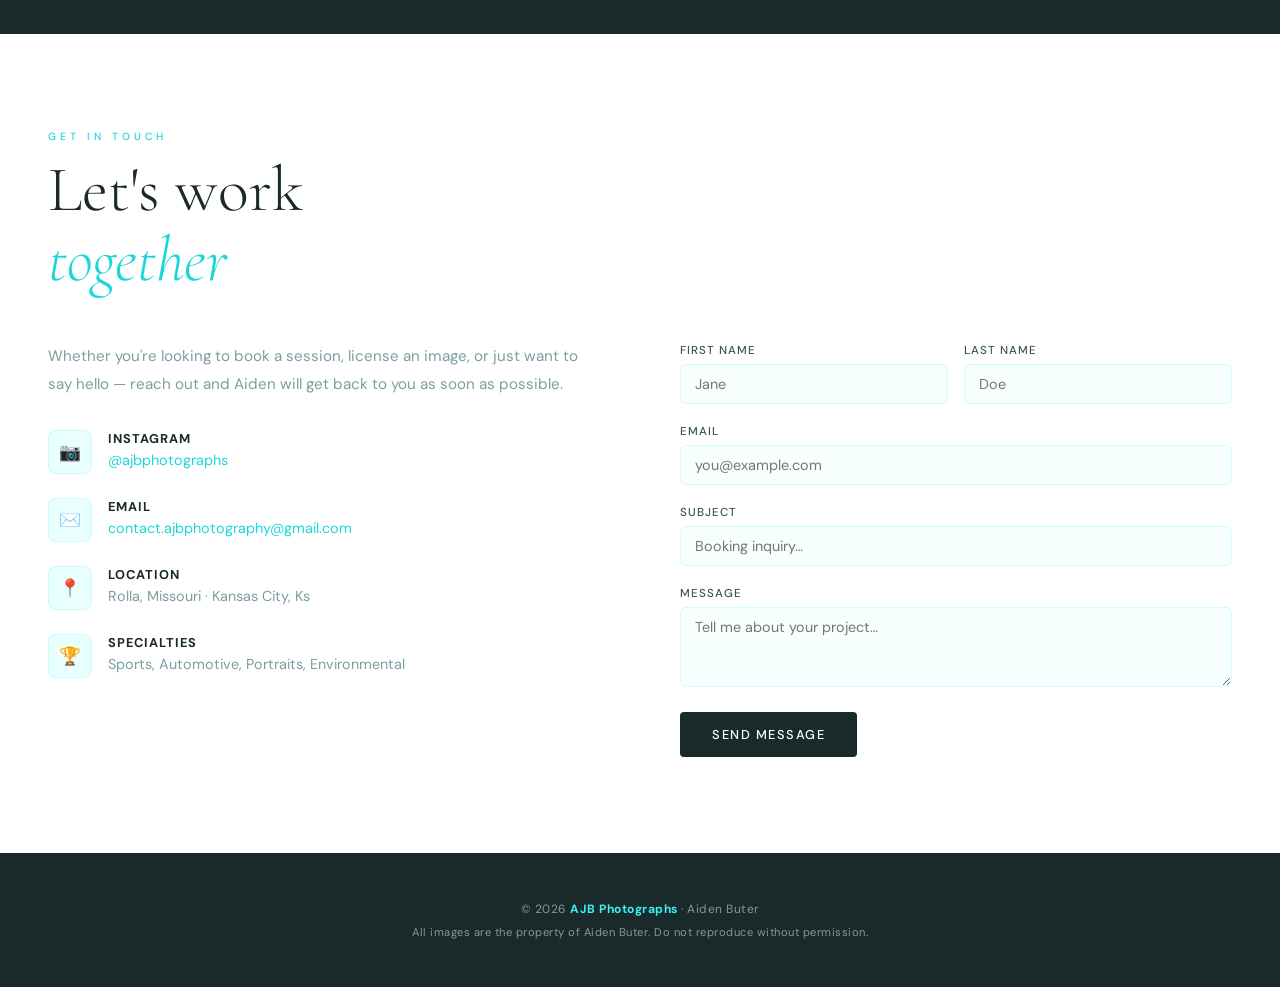
==== commit 5a487f3d: "updated email info" ====
--- a/index.html
+++ b/index.html
@@ -1188,7 +1188,7 @@
             <div class="contact-icon">✉️</div>
             <div class="contact-info-text">
               <strong>Email</strong>
-              <span><a href="mailto:aiden.buter@gmail.com">aiden.buter@gmail.com</a></span>
+              <span><a href="mailto:contact.ajbphotography@gmail.com">contact.ajbphotography@gmail.com</a></span>
             </div>
           </div>
           <div class="contact-info-item">
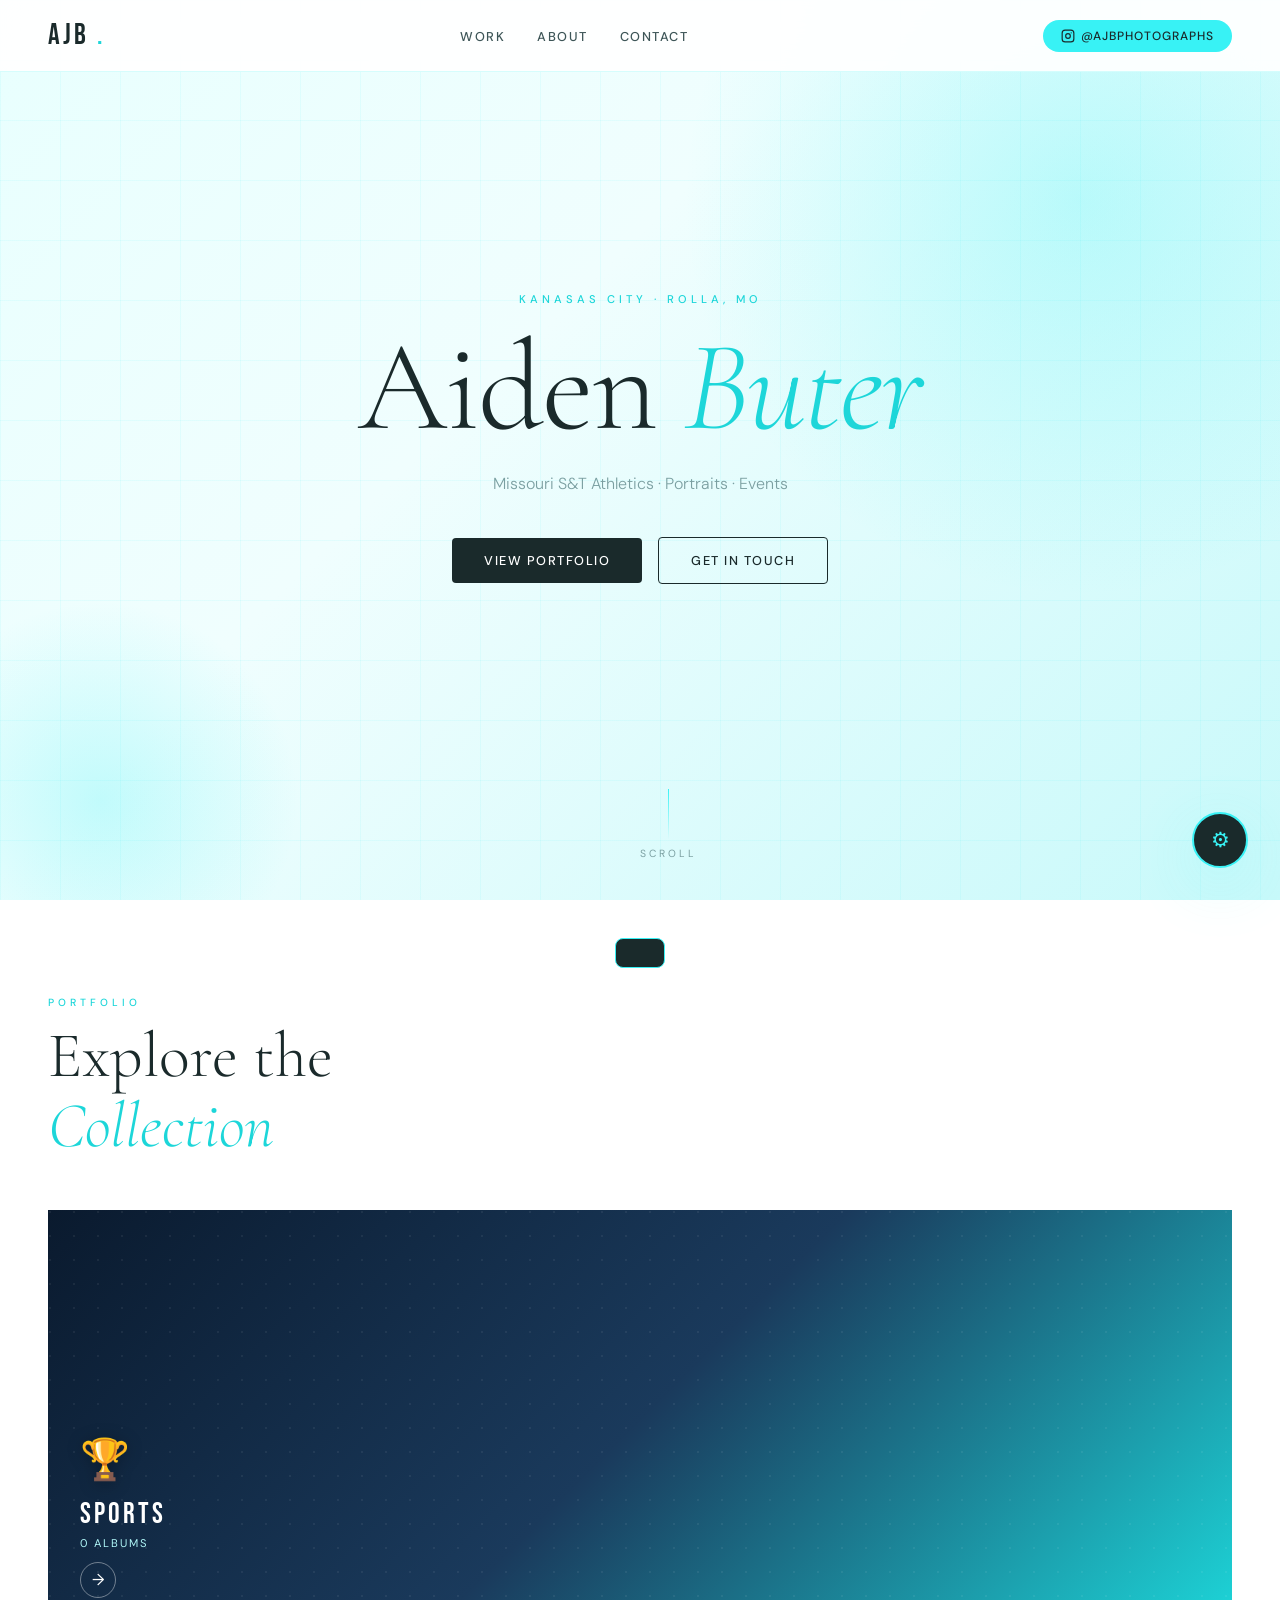
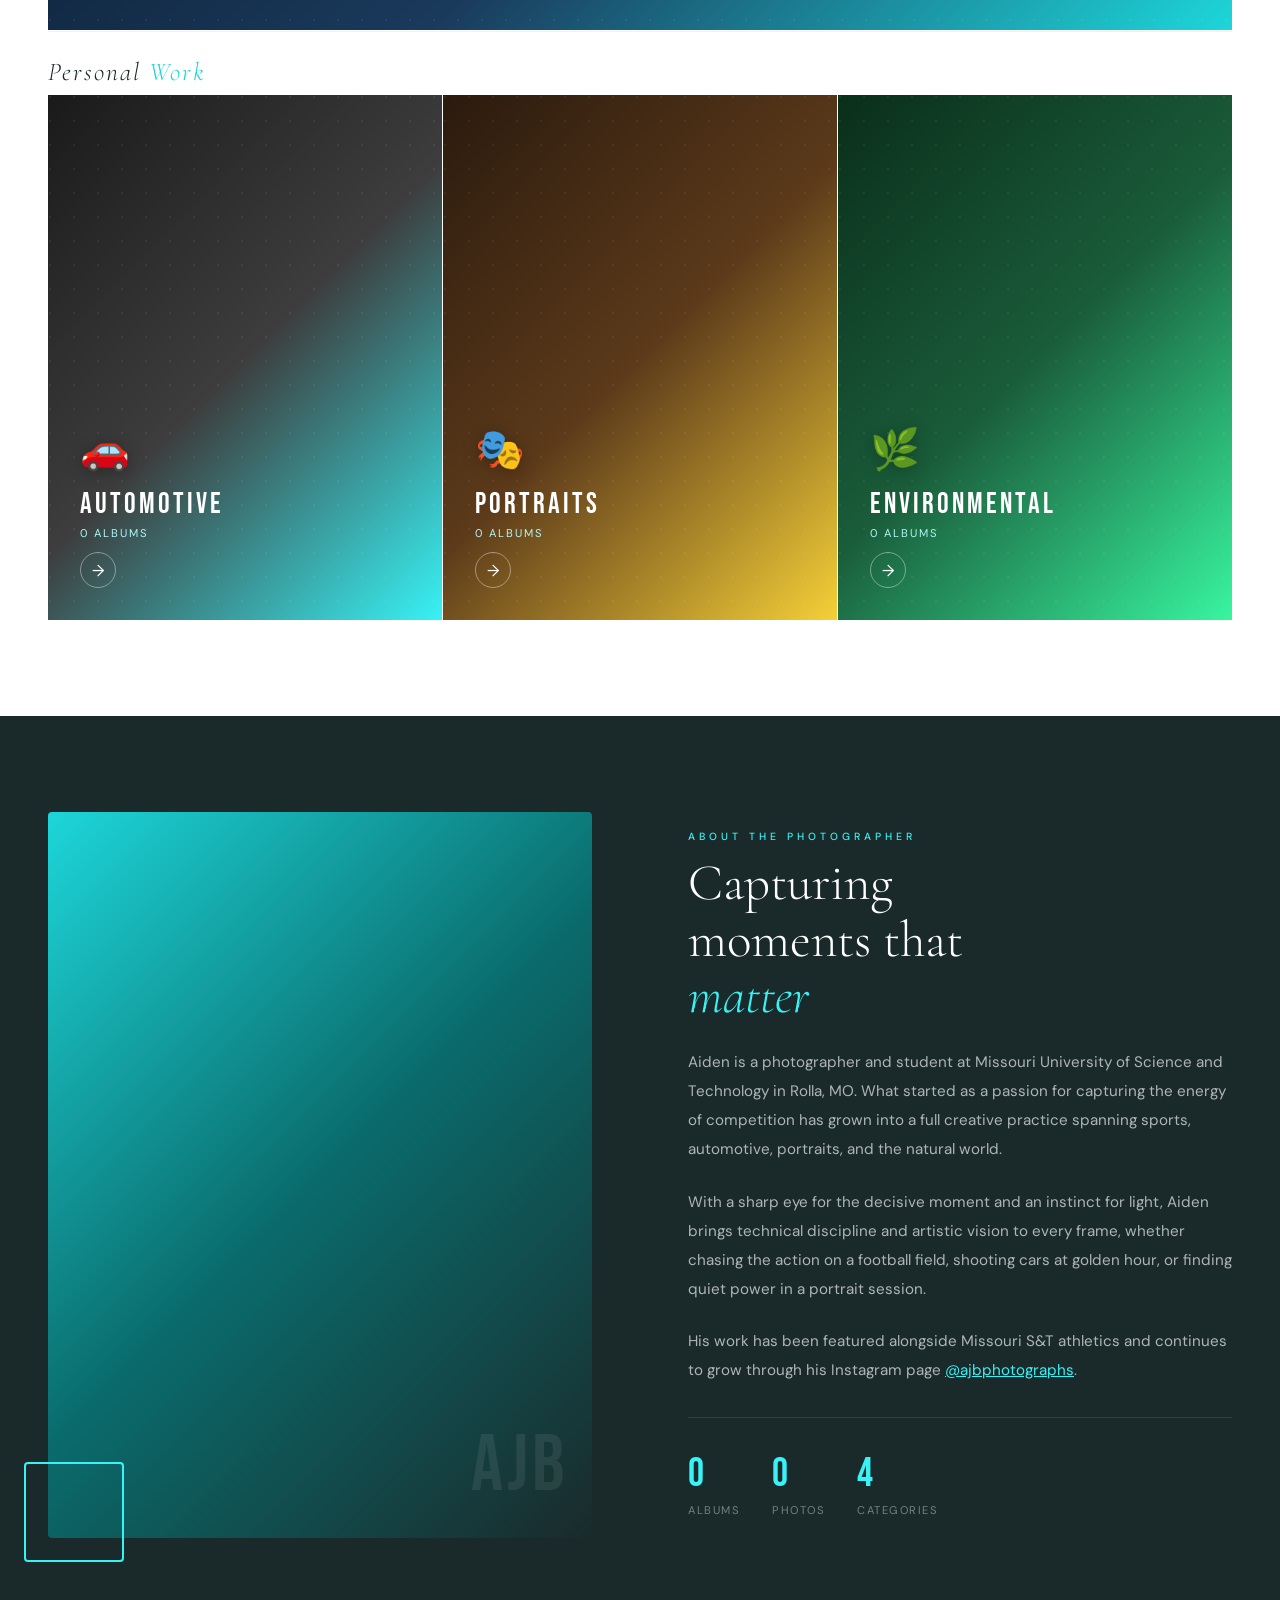
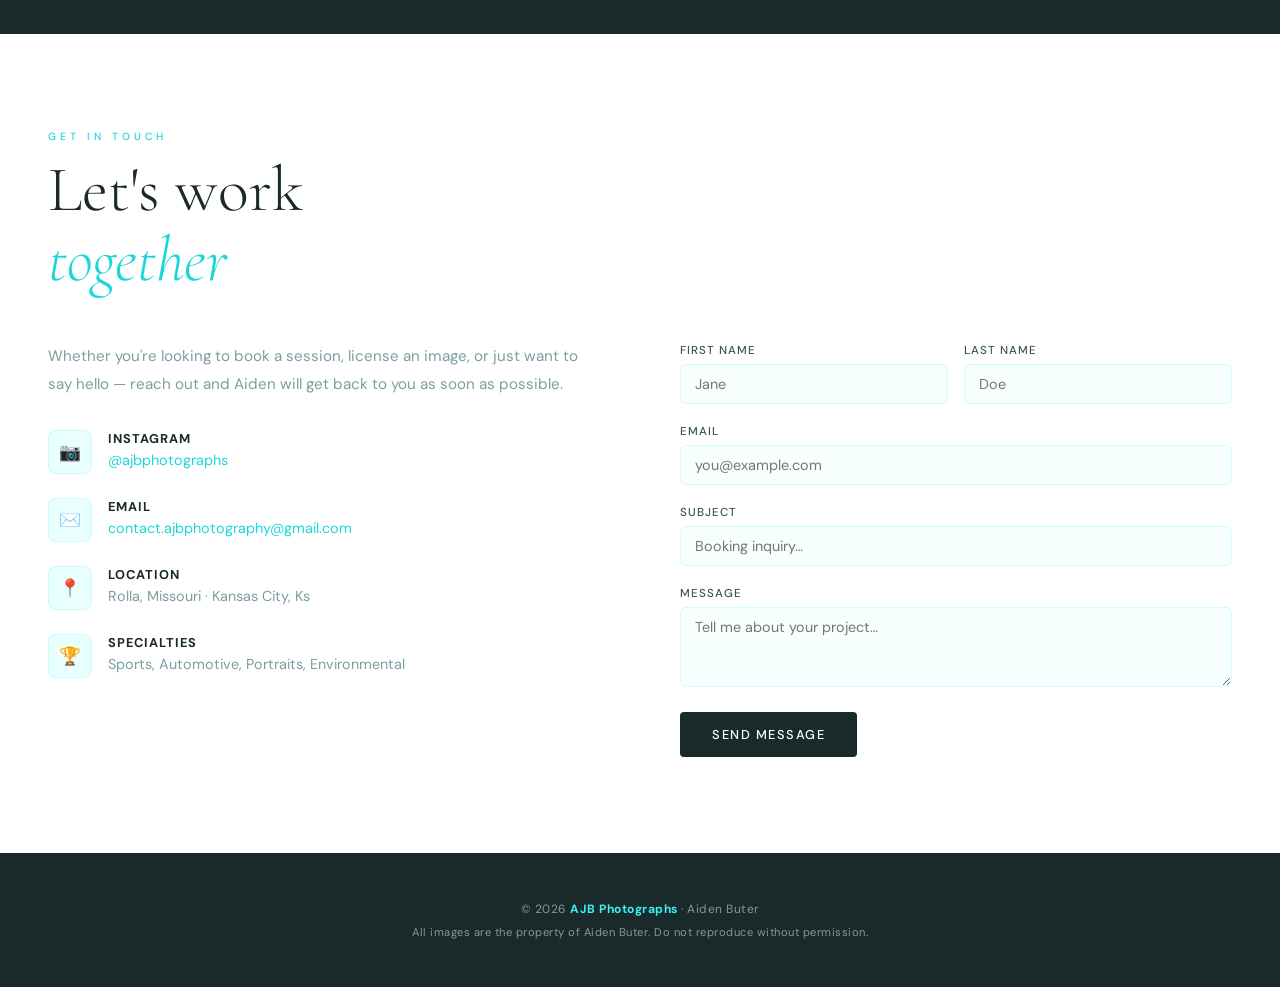
==== commit e9b843d4: "Text Changes" ====
--- a/index.html
+++ b/index.html
@@ -1043,7 +1043,7 @@
     <div class="hero-content">
       <p class="hero-eyebrow">Kanasas City · Rolla, MO</p>
       <h1 class="hero-title">Aiden<em> Buter</em></h1>
-      <p class="hero-subtitle">Built in the Mine. Captured in motion.</p>
+      <p class="hero-subtitle">Missouri S&T Athletics · Portraits · Events</p>
       <div class="hero-ctas">
         <a href="#work"    class="btn-primary"   onclick="setTimeout(()=>document.getElementById('work').scrollIntoView({behavior:'smooth'}),50)">View Portfolio</a>
         <a href="#contact" class="btn-secondary"  onclick="setTimeout(()=>document.getElementById('contact').scrollIntoView({behavior:'smooth'}),50)">Get In Touch</a>
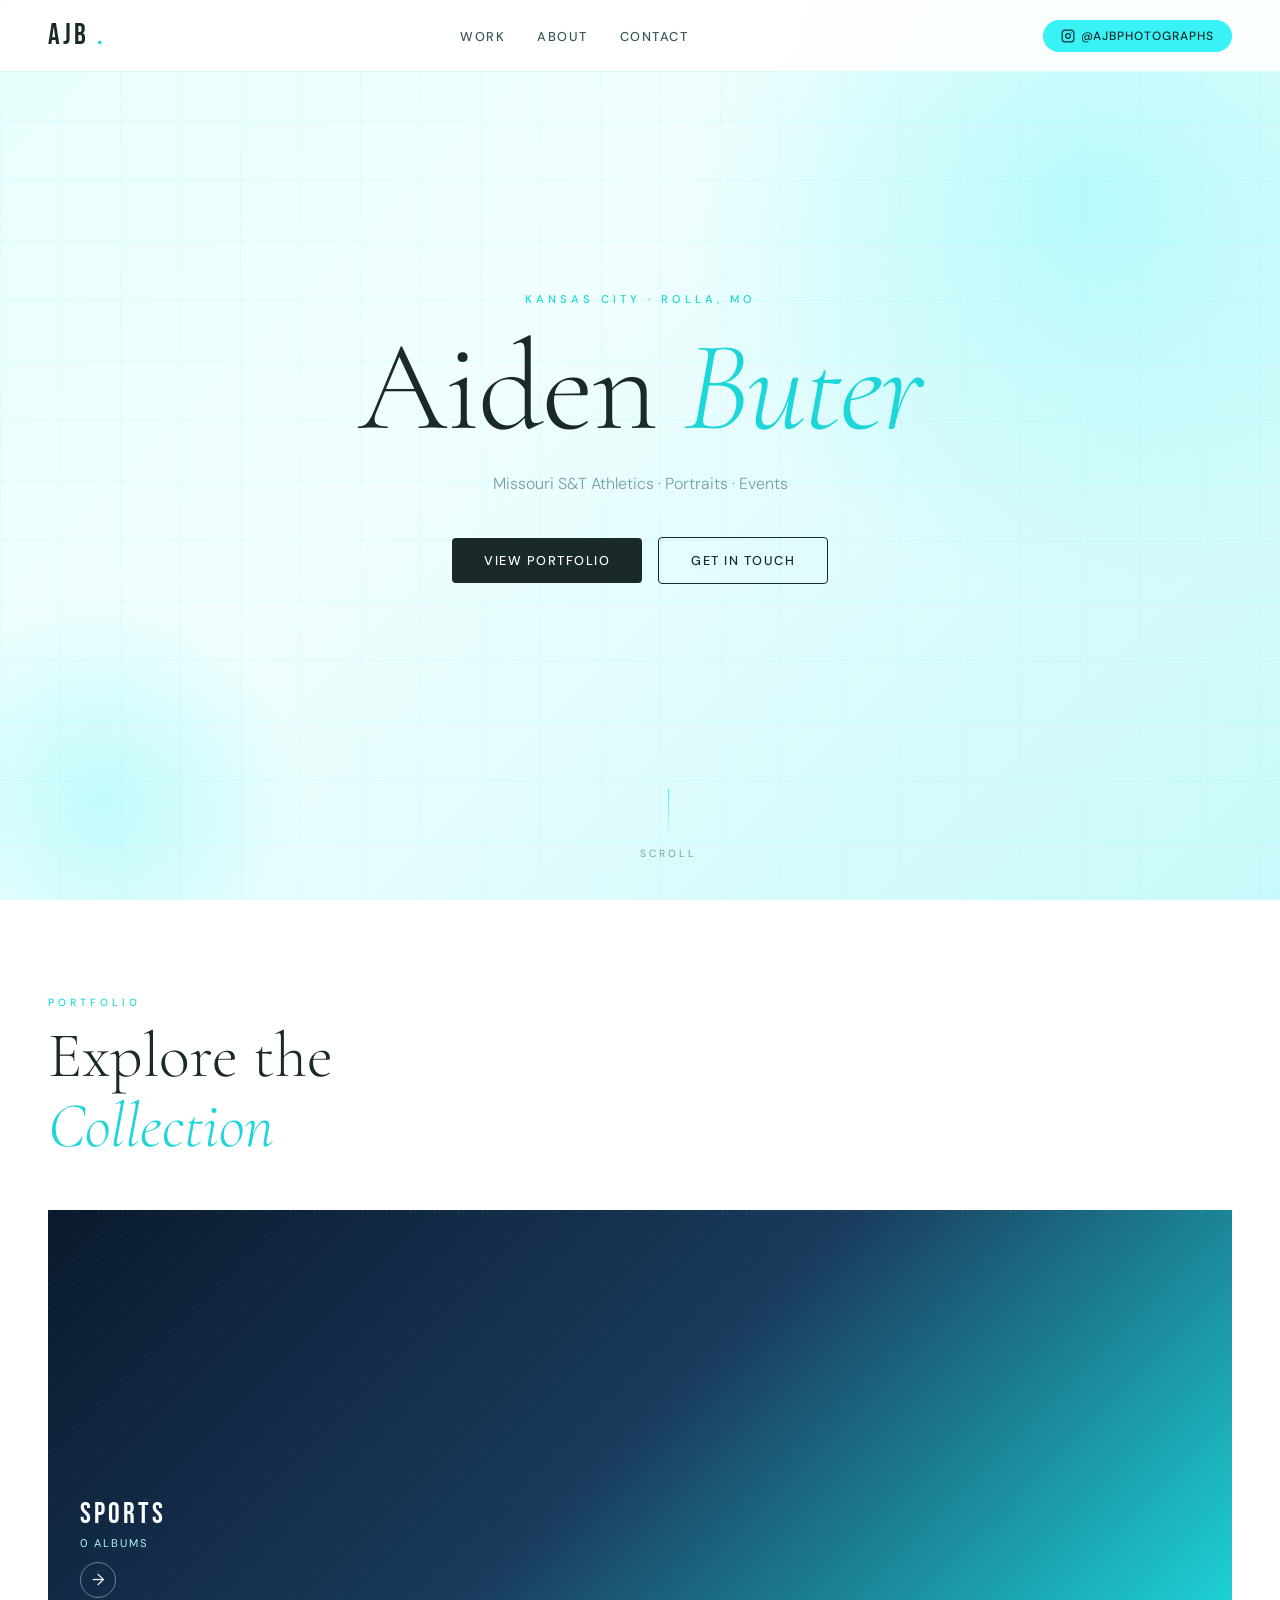
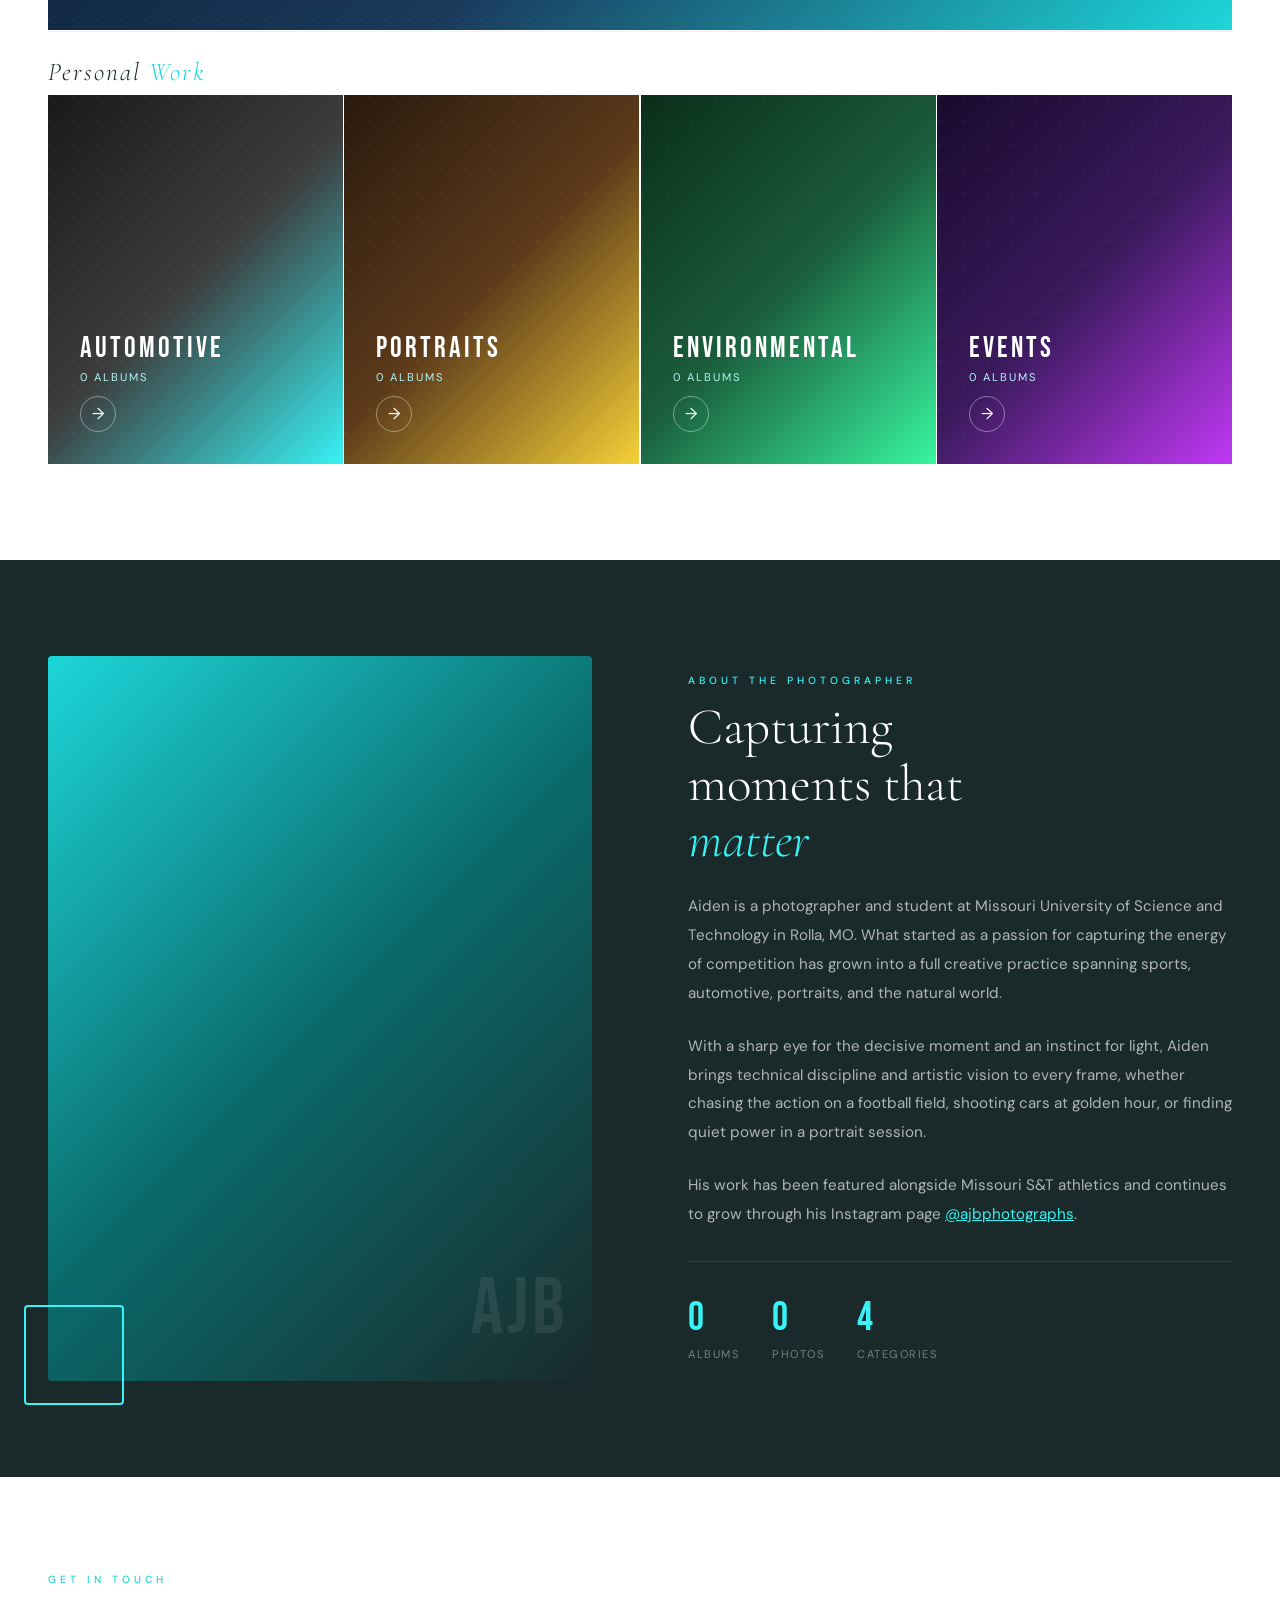
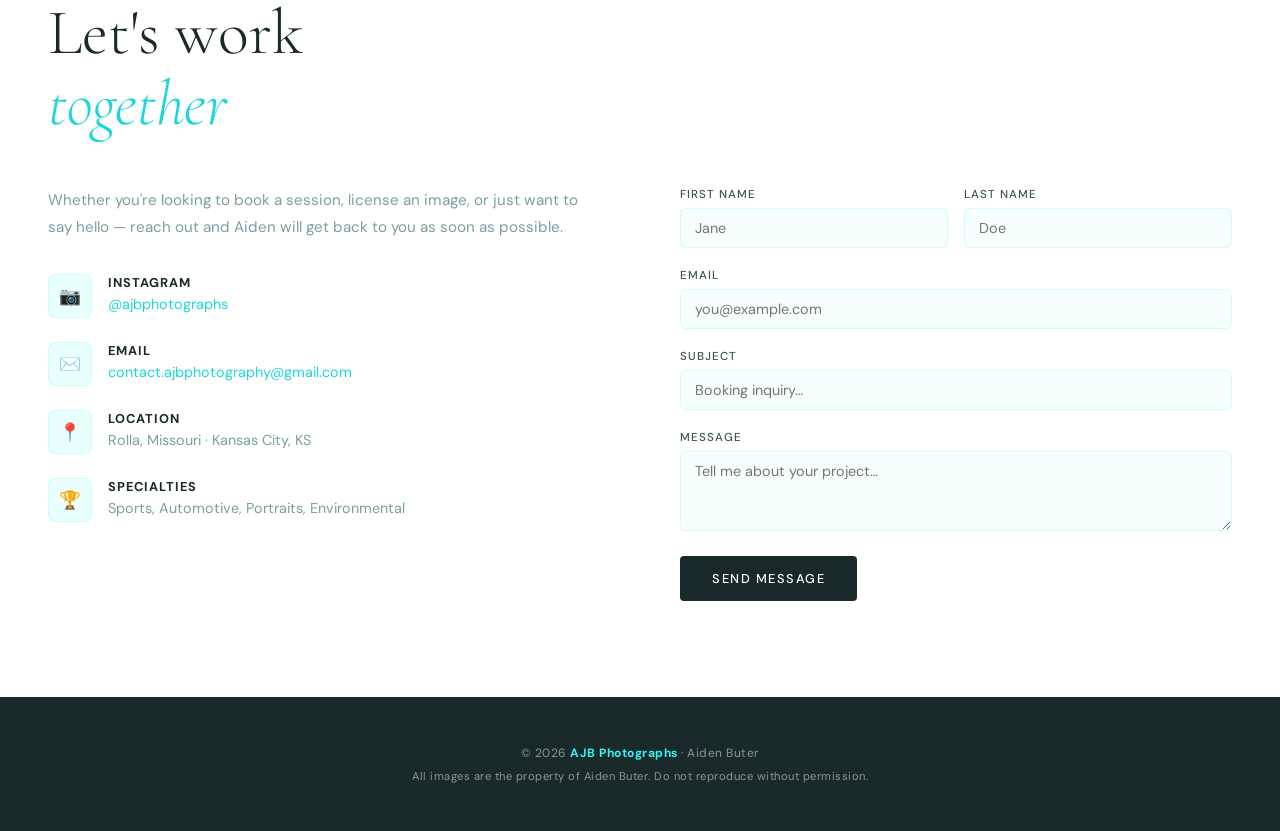
==== commit 1e06347a: "update" ====
--- a/index.html
+++ b/index.html
@@ -14,9 +14,8 @@
   -----------------------------------------------------------------------------
   PURPOSE
   -----------------------------------------------------------------------------
-  This is the complete single-page application (SPA) for the AJB Photographs
-  portfolio website. It is fully self-contained in one HTML file — all CSS and
-  JavaScript are embedded inline.
+  This is the main HTML shell for the AJB Photographs portfolio website.
+  All CSS lives in styles.css; all JavaScript lives in app.js.
 
   The site allows Aiden to showcase his photography work organized by category
   (Sports, Automotive, Portraits, Environmental) and by album within each
@@ -73,910 +72,17 @@
 -->
 <html lang="en">
 <head>
-<meta charset="UTF-8">
-<meta name="viewport" content="width=device-width, initial-scale=1.0">
-<title>AJB Photographs | Aiden Buter</title>
-
-<!-- Google Fonts — loaded via CDN, no local install needed -->
-<link rel="preconnect" href="https://fonts.googleapis.com">
-<link rel="preconnect" href="https://fonts.gstatic.com" crossorigin>
-<link href="https://fonts.googleapis.com/css2?family=Cormorant+Garamond:ital,wght@0,300;0,400;0,600;1,300;1,400&family=DM+Sans:wght@300;400;500&family=Bebas+Neue&display=swap" rel="stylesheet">
-
-<style>
-  /* ===========================================================================
-     CSS CUSTOM PROPERTIES (Design Tokens)
-     ---------------------------------------------------------------------------
-     All colors, shadows, and borders are defined here as CSS variables.
-     Updating a value here propagates the change across the entire stylesheet.
-     The primary palette is cyan (#38f2f5) on off-white/charcoal.
-  =========================================================================== */
-  :root {
-    --cyan:       #38f2f5;        /* Primary accent — cyan */
-    --cyan-dark:  #1dd6d9;        /* Darker cyan for text, links, labels */
-    --cyan-pale:  #e8fffe;        /* Very light cyan for backgrounds, tags */
-    --cyan-mid:   #b0f7f8;        /* Mid-tone cyan for subtle highlights */
-    --white:      #ffffff;
-    --off-white:  #f7fefe;        /* Site background — slightly cyan-tinted white */
-    --charcoal:   #1a2a2b;        /* Primary dark color for text and backgrounds */
-    --slate:      #3d5557;        /* Secondary text / nav links */
-    --muted:      #7a9fa1;        /* Placeholder, meta, subdued text */
-    --border:     rgba(56,242,245,0.2);               /* Subtle cyan-tinted borders */
-    --shadow:     0 4px 32px rgba(56,242,245,0.12);   /* Soft card shadow */
-    --shadow-lg:  0 16px 64px rgba(56,242,245,0.18);  /* Elevated card shadow */
-  }
-
-  /* Global box-sizing reset — prevents width/padding conflicts */
-  *, *::before, *::after { box-sizing: border-box; margin: 0; padding: 0; }
-
-  html { scroll-behavior: smooth; }
-
-  body {
-    font-family: 'DM Sans', sans-serif;
-    background: var(--off-white);
-    color: var(--charcoal);
-    overflow-x: hidden; /* Prevent horizontal scroll from animated elements */
-    min-height: 100vh;
-  }
-
-  /* ===========================================================================
-     NAVIGATION BAR
-     ---------------------------------------------------------------------------
-     Fixed at the top of the viewport. Uses backdrop-filter blur for a
-     frosted-glass effect. Gains a box-shadow when the user scrolls down
-     (toggled via JS by adding the "scrolled" class).
-  =========================================================================== */
-  nav {
-    position: fixed; top: 0; left: 0; right: 0; z-index: 1000;
-    display: flex; align-items: center; justify-content: space-between;
-    padding: 0 3rem;
-    height: 72px;
-    background: rgba(255,255,255,0.92);
-    backdrop-filter: blur(20px);
-    border-bottom: 1px solid var(--border);
-    transition: box-shadow 0.3s;
-  }
-  /* Shadow added via JavaScript when window.scrollY > 20 */
-  nav.scrolled { box-shadow: var(--shadow); }
-
-  /* Logo — "AJB." with the period highlighted in cyan */
-  .nav-logo {
-    font-family: 'Bebas Neue', sans-serif;
-    font-size: 1.8rem;
-    letter-spacing: 3px;
-    color: var(--charcoal);
-    text-decoration: none;
-    display: flex; align-items: center; gap: 8px;
-  }
-  .nav-logo span { color: var(--cyan-dark); }
-
-  /* Desktop navigation links */
-  .nav-links {
-    display: flex; align-items: center; gap: 2rem;
-    list-style: none;
-  }
-  .nav-links a {
-    font-size: 0.8rem;
-    font-weight: 500;
-    letter-spacing: 1.5px;
-    text-transform: uppercase;
-    color: var(--slate);
-    text-decoration: none;
-    transition: color 0.2s;
-    position: relative;
-  }
-  /* Animated underline that slides in on hover */
-  .nav-links a::after {
-    content: '';
-    position: absolute; bottom: -4px; left: 0; right: 0; height: 2px;
-    background: var(--cyan);
-    transform: scaleX(0);
-    transition: transform 0.2s;
-  }
-  .nav-links a:hover { color: var(--charcoal); }
-  .nav-links a:hover::after { transform: scaleX(1); }
-
-  /* Instagram CTA button in the nav */
-  .nav-instagram {
-    display: flex; align-items: center; gap: 6px;
-    padding: 8px 18px;
-    background: var(--cyan);
-    border-radius: 100px;
-    font-size: 0.75rem;
-    font-weight: 500;
-    letter-spacing: 1px;
-    text-transform: uppercase;
-    color: var(--charcoal);
-    text-decoration: none;
-    transition: background 0.2s, transform 0.2s;
-  }
-  .nav-instagram:hover { background: var(--cyan-dark); transform: translateY(-1px); }
-
-  /* Hamburger menu icon — hidden on desktop, shown on mobile */
-  .hamburger { display: none; flex-direction: column; gap: 5px; cursor: pointer; padding: 4px; }
-  .hamburger span { display: block; width: 24px; height: 2px; background: var(--charcoal); transition: all 0.3s; }
-
-  /* ===========================================================================
-     HERO SECTION
-     ---------------------------------------------------------------------------
-     Full-viewport-height section with a layered background:
-       1. Gradient base layer (.hero-bg)
-       2. Subtle grid overlay (.hero-grid)
-       3. Radial glow circles (.hero-circle)
-       4. Centered text content (.hero-content)
-     Content animates in on load with staggered delays via @keyframes heroReveal.
-  =========================================================================== */
-  #hero {
-    min-height: 100vh;
-    display: flex; align-items: center; justify-content: center;
-    position: relative;
-    overflow: hidden;
-    padding-top: 72px; /* Offset for fixed nav height */
-  }
-
-  /* Soft gradient base — very light cyan wash */
-  .hero-bg {
-    position: absolute; inset: 0;
-    background: linear-gradient(135deg, #e8fffe 0%, #f0fefe 40%, #c8f9fa 100%);
-  }
-
-  /* Subtle repeating grid lines for texture */
-  .hero-grid {
-    position: absolute; inset: 0;
-    background-image:
-      linear-gradient(rgba(56,242,245,0.08) 1px, transparent 1px),
-      linear-gradient(90deg, rgba(56,242,245,0.08) 1px, transparent 1px);
-    background-size: 60px 60px;
-  }
-
-  /* Large radial glow orbs — decorative depth effect */
-  .hero-circle {
-    position: absolute;
-    border-radius: 50%;
-    background: radial-gradient(circle, rgba(56,242,245,0.25) 0%, transparent 70%);
-  }
-  .hero-circle-1 { width: 800px; height: 800px; top: -200px; right: -200px; }
-  .hero-circle-2 { width: 400px; height: 400px; bottom: -100px; left: -100px; }
-
-  /* Hero text container — animates in from below */
-  .hero-content {
-    position: relative; z-index: 2;
-    text-align: center;
-    padding: 2rem;
-    animation: heroReveal 1s ease both;
-  }
-
-  /* Shared entrance animation — slides up from 40px below with fade */
-  @keyframes heroReveal {
-    from { opacity: 0; transform: translateY(40px); }
-    to   { opacity: 1; transform: translateY(0); }
-  }
-
-  /* Small label above the title — e.g. "Missouri S&T Sports Photography" */
-  .hero-eyebrow {
-    font-size: 0.7rem;
-    letter-spacing: 4px;
-    text-transform: uppercase;
-    color: var(--cyan-dark);
-    font-weight: 500;
-    margin-bottom: 1.5rem;
-    animation: heroReveal 1s 0.1s ease both; /* 0.1s stagger */
-  }
-
-  /* Main headline — large serif font, italic colored emphasis */
-  .hero-title {
-    font-family: 'Cormorant Garamond', serif;
-    font-size: clamp(4rem, 10vw, 9rem); /* Fluid type: scales with viewport */
-    font-weight: 300;
-    line-height: 0.9;
-    letter-spacing: -2px;
-    color: var(--charcoal);
-    margin-bottom: 1.5rem;
-    animation: heroReveal 1s 0.2s ease both;
-  }
-  .hero-title em { font-style: italic; color: var(--cyan-dark); }
-
-  .hero-subtitle {
-    font-size: 1rem;
-    color: var(--muted);
-    font-weight: 300;
-    max-width: 400px;
-    margin: 0 auto 2.5rem;
-    line-height: 1.7;
-    animation: heroReveal 1s 0.3s ease both;
-  }
-
-  /* CTA button row */
-  .hero-ctas {
-    display: flex; align-items: center; justify-content: center; gap: 1rem;
-    flex-wrap: wrap;
-    animation: heroReveal 1s 0.4s ease both;
-  }
-
-  /* Scroll indicator — animated line that pulses */
-  .hero-scroll {
-    position: absolute; bottom: 2.5rem; left: 50%; transform: translateX(-50%);
-    display: flex; flex-direction: column; align-items: center; gap: 8px;
-    font-size: 0.65rem; letter-spacing: 3px; text-transform: uppercase; color: var(--muted);
-    animation: heroReveal 1s 0.6s ease both;
-  }
-  .hero-scroll-line {
-    width: 1px; height: 50px;
-    background: linear-gradient(to bottom, var(--cyan), transparent);
-    animation: scrollPulse 2s infinite;
-  }
-  @keyframes scrollPulse {
-    0%, 100% { opacity: 1; transform: scaleY(1); }
-    50%       { opacity: 0.4; transform: scaleY(0.7); }
-  }
-
-  /* ===========================================================================
-     SHARED SECTION / LAYOUT UTILITIES
-  =========================================================================== */
-  section { padding: 6rem 0; }
-  .container { max-width: 1280px; margin: 0 auto; padding: 0 3rem; }
-
-  /* Small all-caps label above section titles */
-  .section-label {
-    font-size: 0.65rem;
-    letter-spacing: 4px;
-    text-transform: uppercase;
-    color: var(--cyan-dark);
-    font-weight: 500;
-    margin-bottom: 0.75rem;
-  }
-
-  /* Large serif section heading with optional italic em for accent */
-  .section-title {
-    font-family: 'Cormorant Garamond', serif;
-    font-size: clamp(2.5rem, 5vw, 4rem);
-    font-weight: 300;
-    line-height: 1.1;
-    color: var(--charcoal);
-    margin-bottom: 1rem;
-  }
-  .section-title em { font-style: italic; color: var(--cyan-dark); }
-
-  /* ===========================================================================
-     CATEGORY GRID (Home Page — "Explore the Collection")
-     ---------------------------------------------------------------------------
-     Four category cards in a responsive grid. The Sports card spans two columns
-     on desktop to give it visual priority.
-     Each card has: background gradient, dot pattern overlay, hover overlay,
-     and bottom-aligned info text.
-  =========================================================================== */
-  #work { background: var(--white); }
-
-  .categories-grid {
-  display: grid;
-  gap: 1.5px;
-}
-
-.categories-grid--single {
-  grid-template-columns: 1fr;
-  margin-top: 3rem;
-}
-.categories-grid--single .cat-card {
-  grid-column: unset;   
-  aspect-ratio: unset;
-  min-height: 420px;
-}
-
-.categories-grid--three {
-  grid-template-columns: repeat(3, 1fr);
-}
-.categories-grid--three .cat-card {
-  aspect-ratio: 3/4;
-}
-
-.personal-work-label {
-  font-family: 'Cormorant Garamond', serif;
-  font-size: clamp(1.2rem, 2vw, 1.6rem);
-  font-weight: 300;
-  font-style: italic;
-  color: var(--charcoal);
-  letter-spacing: 2px;
-  padding: 1.5rem 0 0.5rem;
-  border-top: 1px solid var(--border);
-  margin-top: 1.5px;
-}
-.personal-work-label em { font-style: italic; color: var(--cyan-dark); }
-
-  .cat-card {
-    position: relative;
-    aspect-ratio: 3/4;
-    overflow: hidden;
-    cursor: pointer;
-    background: var(--cyan-pale);
-    display: flex; align-items: flex-end;
-    transition: transform 0.4s;
-  }
-  /* Sports card — larger, spans 2 columns, full height */
-  .cat-card:hover { transform: scale(0.99); }
-  .cat-card:hover .cat-overlay { opacity: 1; }
-  .cat-card:hover .cat-bg { transform: scale(1.05); }
-
-  /* Background layer — can be gradient or a real image via background-image */
-  .cat-bg {
-    position: absolute; inset: 0;
-    background-size: cover; background-position: center;
-    transition: transform 0.6s ease;
-  }
-
-  /* Category-specific gradients — fallback visuals until real photos are set */
-  .cat-bg-sports   { background: linear-gradient(135deg, #0a1a2e 0%, #1a3a5c 50%, #1dd6d9 100%); }
-  .cat-bg-auto     { background: linear-gradient(135deg, #1a1a1a 0%, #3d3d3d 50%, #38f2f5 100%); }
-  .cat-bg-portrait { background: linear-gradient(135deg, #2a1a0e 0%, #5c3a1a 50%, #f5d038 100%); }
-  .cat-bg-env      { background: linear-gradient(135deg, #0a2e1a 0%, #1a5c3a 50%, #38f5a0 100%); }
-
-  /* Subtle dot grid overlay for texture */
-  .cat-pattern {
-    position: absolute; inset: 0; opacity: 0.15;
-    background-image: radial-gradient(circle at 2px 2px, rgba(255,255,255,0.4) 1px, transparent 0);
-    background-size: 24px 24px;
-  }
-
-  /* Semi-transparent cyan tint overlay that fades in on hover */
-  .cat-overlay {
-    position: absolute; inset: 0;
-    background: rgba(56,242,245,0.15);
-    opacity: 0;
-    transition: opacity 0.4s;
-  }
-
-  /* Card info block — overlaid at the bottom of each card */
-  .cat-info {
-    position: relative; z-index: 2;
-    padding: 2rem;
-    color: var(--white);
-  }
-  .cat-icon  { font-size: 2.5rem; margin-bottom: 0.75rem; display: block; filter: drop-shadow(0 2px 8px rgba(0,0,0,0.3)); }
-  .cat-name  { font-family: 'Bebas Neue', sans-serif; font-size: 1.8rem; letter-spacing: 3px; display: block; }
-  .cat-count { font-size: 0.7rem; letter-spacing: 2px; text-transform: uppercase; color: var(--cyan-mid); margin-top: 4px; display: block; }
-
-  /* Circular arrow indicator — turns cyan on card hover */
-  .cat-arrow {
-    display: inline-flex; align-items: center; justify-content: center;
-    width: 36px; height: 36px;
-    border: 1px solid rgba(255,255,255,0.4);
-    border-radius: 50%;
-    font-size: 1rem;
-    margin-top: 0.75rem;
-    transition: background 0.2s, border-color 0.2s;
-  }
-  .cat-card:hover .cat-arrow { background: var(--cyan); border-color: var(--cyan); color: var(--charcoal); }
-
-  /* ===========================================================================
-     PAGE SYSTEM — SPA Routing
-     ---------------------------------------------------------------------------
-     Three pages exist in the DOM simultaneously. Only the active one is shown.
-     Page switches are handled by JS functions: showHome(), showCategory(),
-     showAlbum(). The .active class controls visibility.
-  =========================================================================== */
-  .page { display: none; }
-  .page.active { display: block; }
-
-  /* Shared page header — used by category and album pages */
-  .page-header {
-    background: var(--white);
-    padding: 6rem 0 3rem;
-    border-bottom: 1px solid var(--border);
-    margin-top: 72px; /* Offset for fixed nav */
-  }
-
-  /* Breadcrumb navigation — "Home › Sports › Album Name" */
-  .breadcrumb {
-    display: flex; align-items: center; gap: 0.5rem;
-    font-size: 0.75rem;
-    color: var(--muted);
-    margin-bottom: 1.5rem;
-    letter-spacing: 0.5px;
-  }
-  .breadcrumb a { color: var(--cyan-dark); text-decoration: none; }
-  .breadcrumb a:hover { text-decoration: underline; }
-
-  /* Sport filter pill tabs — shown only in the Sports category */
-  .sport-tabs { display: flex; gap: 0.5rem; flex-wrap: wrap; margin-top: 1.5rem; }
-  .sport-tab {
-    padding: 8px 20px;
-    border-radius: 100px;
-    font-size: 0.75rem; font-weight: 500; letter-spacing: 1px; text-transform: uppercase;
-    cursor: pointer;
-    border: 1.5px solid var(--border);
-    background: transparent; color: var(--slate);
-    transition: all 0.2s;
-    font-family: 'DM Sans', sans-serif;
-  }
-  .sport-tab:hover { border-color: var(--cyan); color: var(--charcoal); }
-  .sport-tab.active { background: var(--cyan); border-color: var(--cyan); color: var(--charcoal); }
-
-  /* ===========================================================================
-     ALBUMS GRID (Category Page)
-     ---------------------------------------------------------------------------
-     Auto-filling grid of album cards. Each card shows a cover thumbnail,
-     title, metadata, tags, and action buttons (Share, View).
-  =========================================================================== */
-  .albums-section { padding: 3rem 0 6rem; }
-
-  .albums-toolbar {
-    display: flex; align-items: center; justify-content: space-between;
-    margin-bottom: 2rem; flex-wrap: wrap; gap: 1rem;
-  }
-  .albums-count { font-size: 0.8rem; color: var(--muted); }
-
-  .albums-grid {
-    display: grid;
-    grid-template-columns: repeat(auto-fill, minmax(300px, 1fr));
-    gap: 1.5rem;
-  }
-
-  /* Individual album card */
-  .album-card {
-    background: var(--white);
-    border-radius: 12px;
-    overflow: hidden;
-    border: 1px solid var(--border);
-    cursor: pointer;
-    transition: transform 0.3s, box-shadow 0.3s;
-    position: relative;
-  }
-  .album-card:hover { transform: translateY(-6px); box-shadow: var(--shadow-lg); }
-
-  /* Cover image area — 4:3 aspect ratio, zooms on card hover */
-  .album-thumb {
-    aspect-ratio: 4/3;
-    background: linear-gradient(135deg, var(--cyan-pale), var(--cyan-mid));
-    position: relative; overflow: hidden;
-    display: flex; align-items: center; justify-content: center;
-  }
-  .album-thumb img { width: 100%; height: 100%; object-fit: cover; transition: transform 0.5s; }
-  .album-card:hover .album-thumb img { transform: scale(1.05); }
-  .album-thumb-placeholder { font-size: 3rem; opacity: 0.4; }
-
-  /* Photo count badge overlaid on thumbnail */
-  .album-thumb-count {
-    position: absolute; top: 12px; right: 12px;
-    background: rgba(0,0,0,0.6); color: var(--white);
-    font-size: 0.7rem; padding: 4px 10px;
-    border-radius: 100px; letter-spacing: 0.5px;
-  }
-
-  .album-info    { padding: 1.25rem; }
-  .album-title   { font-family: 'Cormorant Garamond', serif; font-size: 1.25rem; font-weight: 600; color: var(--charcoal); margin-bottom: 0.4rem; }
-  .album-meta    { display: flex; align-items: center; gap: 0.75rem; font-size: 0.72rem; color: var(--muted); margin-bottom: 0.75rem; flex-wrap: wrap; }
-
-  /* Small pill tag — sport type, category keywords */
-  .album-tag {
-    padding: 3px 10px; border-radius: 100px;
-    background: var(--cyan-pale); color: var(--cyan-dark);
-    font-size: 0.65rem; font-weight: 500; letter-spacing: 0.5px;
-    border: 1px solid var(--border);
-  }
-  .album-actions { display: flex; gap: 0.5rem; }
-
-  /* ===========================================================================
-     BUTTON STYLES
-  =========================================================================== */
-
-  /* Full-size primary button — dark fill, white text */
-  .btn-primary {
-    padding: 14px 32px;
-    background: var(--charcoal); color: var(--white);
-    border-radius: 4px;
-    font-size: 0.8rem; font-weight: 500; letter-spacing: 1.5px; text-transform: uppercase;
-    text-decoration: none;
-    transition: background 0.2s, transform 0.2s;
-    border: none; cursor: pointer;
-    font-family: 'DM Sans', sans-serif;
-  }
-  .btn-primary:hover { background: var(--slate); transform: translateY(-2px); }
-
-  /* Ghost/outline secondary button */
-  .btn-secondary {
-    padding: 14px 32px;
-    background: transparent; color: var(--charcoal);
-    border-radius: 4px;
-    font-size: 0.8rem; font-weight: 500; letter-spacing: 1.5px; text-transform: uppercase;
-    text-decoration: none;
-    border: 1.5px solid var(--charcoal);
-    transition: all 0.2s;
-    cursor: pointer;
-    font-family: 'DM Sans', sans-serif;
-  }
-  .btn-secondary:hover { background: var(--charcoal); color: var(--white); transform: translateY(-2px); }
-
-  /* Small compact button — used inside album cards and album page header */
-  .btn-sm {
-    padding: 6px 14px;
-    font-size: 0.7rem; letter-spacing: 0.5px;
-    border-radius: 4px; border: none;
-    cursor: pointer;
-    font-family: 'DM Sans', sans-serif; font-weight: 500;
-    transition: all 0.2s;
-  }
-  .btn-share { background: var(--cyan-pale); color: var(--cyan-dark); border: 1px solid var(--border); }
-  .btn-share:hover { background: var(--cyan); color: var(--charcoal); }
-  .btn-view  { background: var(--charcoal); color: var(--white); }
-  .btn-view:hover { background: var(--slate); }
-
-  /* ===========================================================================
-     LIGHTBOX
-     ---------------------------------------------------------------------------
-     Full-screen photo viewer. Activated by clicking any photo in the album grid.
-     Supports keyboard navigation (← → Esc) and a download button.
-  =========================================================================== */
-  .lightbox {
-    display: none; position: fixed; inset: 0; z-index: 9000;
-    background: rgba(10,20,22,0.97);
-    align-items: center; justify-content: center;
-    flex-direction: column;
-  }
-  .lightbox.open { display: flex; }
-
-  .lightbox-img-wrap {
-    position: relative;
-    max-width: 90vw; max-height: 85vh;
-    display: flex; align-items: center; justify-content: center;
-  }
-  .lightbox-img {
-    max-width: 90vw; max-height: 80vh;
-    object-fit: contain;
-    border-radius: 4px;
-    box-shadow: 0 32px 100px rgba(0,0,0,0.8);
-  }
-
-  /* Close button — top-right corner */
-  .lightbox-close {
-    position: fixed; top: 1.5rem; right: 1.5rem;
-    width: 44px; height: 44px; border-radius: 50%;
-    background: rgba(255,255,255,0.1); border: 1px solid rgba(255,255,255,0.2);
-    color: var(--white); font-size: 1.2rem; cursor: pointer;
-    display: flex; align-items: center; justify-content: center;
-    transition: background 0.2s;
-  }
-  .lightbox-close:hover { background: rgba(56,242,245,0.3); }
-
-  /* Previous / Next navigation buttons */
-  .lightbox-nav {
-    position: fixed; top: 50%; transform: translateY(-50%);
-    width: 48px; height: 48px; border-radius: 50%;
-    background: rgba(255,255,255,0.1); border: 1px solid rgba(255,255,255,0.2);
-    color: var(--white); font-size: 1.2rem; cursor: pointer;
-    display: flex; align-items: center; justify-content: center;
-    transition: background 0.2s;
-  }
-  .lightbox-nav:hover { background: rgba(56,242,245,0.3); }
-  .lightbox-prev { left: 1.5rem; }
-  .lightbox-next { right: 1.5rem; }
-
-  /* Caption and download link row below the image */
-  .lightbox-footer {
-    display: flex; align-items: center; gap: 2rem;
-    margin-top: 1.5rem;
-    color: rgba(255,255,255,0.5);
-    font-size: 0.8rem;
-  }
-  .lightbox-caption { letter-spacing: 1px; }
-  .btn-download {
-    padding: 8px 20px;
-    background: rgba(56,242,245,0.15);
-    color: var(--cyan);
-    border-radius: 4px;
-    font-size: 0.75rem;
-    text-decoration: none;
-    letter-spacing: 0.5px;
-    transition: background 0.2s;
-  }
-  .btn-download:hover { background: rgba(56,242,245,0.3); }
-
-  /* ===========================================================================
-     ALBUM VIEW PAGE
-  =========================================================================== */
-  .album-view-header {
-    background: var(--white);
-    padding: 5rem 0 2.5rem;
-    margin-top: 72px;
-    border-bottom: 1px solid var(--border);
-  }
-  .album-view-meta { display: flex; align-items: center; gap: 1rem; margin-bottom: 1rem; flex-wrap: wrap; }
-
-  /* Photo grid — auto-fills, 280px minimum column width */
-  .album-photos-grid {
-    display: grid;
-    grid-template-columns: repeat(auto-fill, minmax(280px, 1fr));
-    gap: 6px;
-    padding: 3rem 0;
-  }
-
-  /* Individual photo tile — aspect ratio locked, zoom on hover */
-  .photo-item {
-    aspect-ratio: 4/3;
-    overflow: hidden; cursor: pointer; position: relative;
-    background: var(--cyan-pale); border-radius: 4px;
-    display: flex; align-items: center; justify-content: center;
-  }
-  .photo-item img { width: 100%; height: 100%; object-fit: cover; transition: transform 0.4s; }
-  .photo-item:hover img { transform: scale(1.05); }
-
-  /* Cyan overlay with expand icon — fades in on hover */
-  .photo-item-overlay {
-    position: absolute; inset: 0;
-    background: rgba(56,242,245,0.1);
-    opacity: 0; transition: opacity 0.3s;
-    display: flex; align-items: center; justify-content: center;
-  }
-  .photo-item:hover .photo-item-overlay { opacity: 1; }
-  .photo-item-overlay-icon { font-size: 2rem; color: var(--white); }
-  .photo-placeholder-icon  { font-size: 3rem; opacity: 0.2; }
-
-  /* ===========================================================================
-     ADMIN PANEL
-     ---------------------------------------------------------------------------
-     Full-screen modal overlay with backdrop blur. Contains two tabs:
-       Tab 1 — "New Album": Name, category, sport, date, tags, cover upload
-       Tab 2 — "Add Photos": File upload, URL paste, or Lightroom hint
-     Only rendered/accessible to local network users.
-  =========================================================================== */
-  .admin-panel {
-    position: fixed; inset: 0; z-index: 5000;
-    background: rgba(10,20,22,0.85);
-    display: none; align-items: center; justify-content: center;
-    backdrop-filter: blur(8px);
-  }
-  .admin-panel.open { display: flex; }
-
-  .admin-modal {
-    background: var(--white);
-    border-radius: 16px;
-    width: 90%; max-width: 640px;
-    max-height: 90vh; overflow-y: auto;
-    box-shadow: 0 32px 80px rgba(0,0,0,0.4);
-  }
-  .admin-modal-header {
-    padding: 2rem 2rem 1rem;
-    border-bottom: 1px solid var(--border);
-    display: flex; align-items: center; justify-content: space-between;
-  }
-  .admin-modal-title { font-family: 'Cormorant Garamond', serif; font-size: 1.5rem; font-weight: 600; color: var(--charcoal); }
-  .admin-close {
-    width: 36px; height: 36px; border-radius: 50%;
-    border: 1px solid var(--border); background: transparent;
-    cursor: pointer; font-size: 1rem;
-    display: flex; align-items: center; justify-content: center;
-    transition: background 0.2s;
-  }
-  .admin-close:hover { background: var(--cyan-pale); }
-  .admin-body { padding: 1.5rem 2rem 2rem; }
-
-  /* Form field styles shared across the admin panel */
-  .form-group { margin-bottom: 1.25rem; }
-  .form-label {
-    display: block; font-size: 0.72rem; font-weight: 500;
-    letter-spacing: 1px; text-transform: uppercase;
-    color: var(--slate); margin-bottom: 6px;
-  }
-  .form-input, .form-select, .form-textarea {
-    width: 100%; padding: 10px 14px;
-    border: 1.5px solid var(--border); border-radius: 6px;
-    font-family: 'DM Sans', sans-serif; font-size: 0.9rem;
-    color: var(--charcoal); background: var(--off-white);
-    transition: border-color 0.2s; outline: none;
-  }
-  .form-input:focus, .form-select:focus, .form-textarea:focus {
-    border-color: var(--cyan); background: var(--white);
-  }
-  .form-textarea { min-height: 80px; resize: vertical; }
-
-  /* Dashed upload drop zone */
-  .upload-zone {
-    border: 2px dashed var(--border); border-radius: 10px;
-    padding: 2.5rem; text-align: center;
-    cursor: pointer;
-    transition: border-color 0.2s, background 0.2s;
-    position: relative;
-  }
-  .upload-zone:hover, .upload-zone.dragover { border-color: var(--cyan); background: var(--cyan-pale); }
-  .upload-zone input { position: absolute; inset: 0; opacity: 0; cursor: pointer; }
-  .upload-zone-icon { font-size: 2.5rem; margin-bottom: 0.75rem; color: var(--cyan-dark); }
-  .upload-zone-text { font-size: 0.85rem; color: var(--slate); }
-  .upload-zone-text strong { color: var(--charcoal); }
-
-  /* Grid of pending upload thumbnails with remove buttons */
-  .upload-preview {
-    display: grid; grid-template-columns: repeat(4, 1fr);
-    gap: 8px; margin-top: 1rem;
-  }
-  .upload-preview-item {
-    aspect-ratio: 1; border-radius: 6px; overflow: hidden;
-    position: relative; background: var(--cyan-pale);
-  }
-  .upload-preview-item img { width: 100%; height: 100%; object-fit: cover; }
-  .upload-preview-remove {
-    position: absolute; top: 4px; right: 4px;
-    width: 20px; height: 20px; border-radius: 50%;
-    background: rgba(0,0,0,0.7); color: var(--white);
-    font-size: 0.65rem;
-    display: flex; align-items: center; justify-content: center;
-    cursor: pointer; border: none;
-  }
-
-  /* Tab buttons used in admin panel (New Album / Add Photos) */
-  .admin-tabs { display: flex; border-bottom: 1px solid var(--border); margin-bottom: 1.5rem; }
-  .admin-tab {
-    padding: 0.75rem 1.5rem;
-    font-size: 0.8rem; font-weight: 500; letter-spacing: 0.5px; text-transform: uppercase;
-    cursor: pointer; border: none; background: transparent;
-    color: var(--muted); border-bottom: 2px solid transparent;
-    transition: all 0.2s; font-family: 'DM Sans', sans-serif;
-  }
-  .admin-tab.active { color: var(--charcoal); border-bottom-color: var(--cyan); }
-  .admin-tab-content        { display: none; }
-  .admin-tab-content.active { display: block; }
-
-  /* Lightroom import instructions hint box */
-  .lightroom-hint {
-    background: var(--cyan-pale); border: 1px solid var(--border);
-    border-radius: 8px; padding: 1rem;
-    font-size: 0.8rem; color: var(--slate); line-height: 1.6; margin-bottom: 1rem;
-  }
-  .lightroom-hint strong { color: var(--charcoal); display: block; margin-bottom: 4px; }
-
-  /* ===========================================================================
-     ABOUT SECTION
-  =========================================================================== */
-  #about { background: var(--charcoal); color: var(--white); }
-  .about-grid { display: grid; grid-template-columns: 1fr 1fr; gap: 6rem; align-items: center; }
-  .about-visual { position: relative; }
-
-  /* Placeholder image frame with AJB watermark text */
-  .about-img-frame {
-    aspect-ratio: 3/4; border-radius: 4px;
-    background: linear-gradient(135deg, #1dd6d9 0%, #0a6b6c 50%, #1a2a2b 100%);
-    position: relative; overflow: hidden;
-  }
-  .about-img-frame::after {
-    content: 'AJB';
-    position: absolute; bottom: 1.5rem; right: 1.5rem;
-    font-family: 'Bebas Neue', sans-serif; font-size: 5rem;
-    color: rgba(255,255,255,0.08); letter-spacing: 4px;
-  }
-
-  /* Decorative border offset behind the image frame */
-  .about-deco {
-    position: absolute; bottom: -1.5rem; left: -1.5rem;
-    width: 100px; height: 100px;
-    border: 2px solid var(--cyan); border-radius: 4px;
-  }
-
-  .about-label  { color: var(--cyan); margin-bottom: 0.75rem; }
-  .about-title  { font-family: 'Cormorant Garamond', serif; font-size: clamp(2.5rem, 4vw, 3.5rem); font-weight: 300; line-height: 1.1; margin-bottom: 1.5rem; color: var(--white); }
-  .about-title em { font-style: italic; color: var(--cyan); }
-  .about-bio { font-size: 0.95rem; line-height: 1.9; color: rgba(255,255,255,0.65); margin-bottom: 1.5rem; }
-
-  /* Stats row — albums count, photos count, categories */
-  .about-stats { display: flex; gap: 2rem; margin-top: 2rem; padding-top: 2rem; border-top: 1px solid rgba(255,255,255,0.1); }
-  .about-stat-num   { font-family: 'Bebas Neue', sans-serif; font-size: 2.5rem; letter-spacing: 2px; color: var(--cyan); display: block; }
-  .about-stat-label { font-size: 0.7rem; letter-spacing: 1.5px; text-transform: uppercase; color: rgba(255,255,255,0.4); }
-
-  /* ===========================================================================
-     CONTACT SECTION
-  =========================================================================== */
-  #contact { background: var(--white); }
-  .contact-grid { display: grid; grid-template-columns: 1fr 1fr; gap: 5rem; align-items: start; }
-
-  .contact-info-item { display: flex; gap: 1rem; align-items: flex-start; margin-bottom: 1.5rem; }
-  .contact-icon {
-    width: 44px; height: 44px; flex-shrink: 0; border-radius: 8px;
-    background: var(--cyan-pale); border: 1px solid var(--border);
-    display: flex; align-items: center; justify-content: center; font-size: 1.1rem;
-  }
-  .contact-info-text strong { display: block; font-size: 0.8rem; letter-spacing: 1px; text-transform: uppercase; margin-bottom: 2px; color: var(--charcoal); }
-  .contact-info-text span   { font-size: 0.9rem; color: var(--muted); }
-  .contact-info-text a { color: var(--cyan-dark); text-decoration: none; }
-  .contact-info-text a:hover { text-decoration: underline; }
-  .contact-form .form-row { display: grid; grid-template-columns: 1fr 1fr; gap: 1rem; }
-
-  /* ===========================================================================
-     FOOTER
-  =========================================================================== */
-  footer {
-    background: var(--charcoal);
-    color: rgba(255,255,255,0.5);
-    padding: 3rem 0; text-align: center;
-    font-size: 0.75rem; letter-spacing: 0.5px;
-  }
-  footer strong { color: var(--cyan); }
-
-  /* ===========================================================================
-     FLOATING ADMIN BUTTON
-     ---------------------------------------------------------------------------
-     Fixed bottom-right gear icon. Only visible to local network users —
-     hidden for external visitors via JavaScript on page load.
-  =========================================================================== */
-  .admin-btn-float {
-    position: fixed; bottom: 2rem; right: 2rem;
-    width: 56px; height: 56px; border-radius: 50%;
-    background: var(--charcoal); border: 2px solid var(--cyan); color: var(--cyan);
-    font-size: 1.3rem; cursor: pointer;
-    display: flex; align-items: center; justify-content: center;
-    box-shadow: var(--shadow-lg);
-    transition: transform 0.2s, background 0.2s;
-    z-index: 900;
-  }
-  .admin-btn-float:hover { transform: rotate(15deg) scale(1.1); background: var(--slate); }
-
-  /* ===========================================================================
-     TOAST NOTIFICATION
-     ---------------------------------------------------------------------------
-     Slides up from the bottom to confirm actions (album created, link copied).
-     Shown by showToast(message), auto-hides after 3 seconds.
-  =========================================================================== */
-  .toast {
-    position: fixed; bottom: 2rem; left: 50%;
-    transform: translateX(-50%) translateY(100px); /* Hidden state — off-screen below */
-    background: var(--charcoal); color: var(--white);
-    padding: 14px 24px; border-radius: 8px;
-    font-size: 0.85rem; border: 1px solid var(--cyan);
-    z-index: 9999; transition: transform 0.3s; white-space: nowrap;
-  }
-  .toast.show { transform: translateX(-50%) translateY(0); } /* Visible state */
-
-  /* ===========================================================================
-     EMPTY STATE
-     ---------------------------------------------------------------------------
-     Shown inside the albums or photos grid when there is no content yet.
-  =========================================================================== */
-  .empty-state { text-align: center; padding: 5rem 2rem; color: var(--muted); }
-  .empty-state-icon { font-size: 4rem; margin-bottom: 1rem; opacity: 0.3; }
-  .empty-state-text { font-size: 0.9rem; }
-
-  /* ===========================================================================
-     RESPONSIVE BREAKPOINTS
-  =========================================================================== */
-
-  /* Tablet — collapse to 2-column grid, hide about visual, stack contact */
-  @media (max-width: 900px) {
-    .categories-grid { grid-template-columns: repeat(2, 1fr); }
-    .cat-card:first-child { grid-column: span 2; }
-    .about-grid, .contact-grid { grid-template-columns: 1fr; }
-    .about-visual { display: none; }
-    nav { padding: 0 1.5rem; }
-    .container { padding: 0 1.5rem; }
-    nav ul { display: none; } /* Hide desktop nav links, show hamburger */
-    .hamburger { display: flex; }
-    .nav-instagram { display: none; }
-  }
-
-  /* Mobile — single column, stack contact form rows */
-  @media (max-width: 600px) {
-    .categories-grid { grid-template-columns: 1fr; }
-    .cat-card:first-child { grid-column: span 1; }
-    .contact-form .form-row { grid-template-columns: 1fr; }
-    .upload-preview { grid-template-columns: repeat(3, 1fr); }
-  }
-
-  /* ===========================================================================
-     MOBILE NAVIGATION OVERLAY
-     ---------------------------------------------------------------------------
-     Full-screen slide-in nav menu for mobile viewports.
-     Toggled by the hamburger button via toggleMobile() JS function.
-  =========================================================================== */
-  .mobile-nav {
-    position: fixed; inset: 0; z-index: 999;
-    background: var(--white);
-    display: flex; flex-direction: column; align-items: center; justify-content: center; gap: 2rem;
-    transform: translateX(100%); /* Hidden to the right */
-    transition: transform 0.35s ease;
-  }
-  .mobile-nav.open { transform: translateX(0); }
-  .mobile-nav a {
-    font-family: 'Cormorant Garamond', serif;
-    font-size: 2.5rem; color: var(--charcoal); text-decoration: none; font-style: italic;
-  }
-  .mobile-nav-close {
-    position: absolute; top: 1.5rem; right: 1.5rem;
-    font-size: 1.5rem; cursor: pointer; background: none; border: none; color: var(--charcoal);
-  }
-</style>
+  <meta charset="UTF-8">
+  <meta name="viewport" content="width=device-width, initial-scale=1.0">
+  <title>AJB Photographs | Aiden Buter</title>
+
+  <!-- Google Fonts — loaded via CDN, no local install needed -->
+  <link rel="preconnect" href="https://fonts.googleapis.com">
+  <link rel="preconnect" href="https://fonts.gstatic.com" crossorigin>
+  <link href="https://fonts.googleapis.com/css2?family=Cormorant+Garamond:ital,wght@0,300;0,400;0,600;1,300;1,400&family=DM+Sans:wght@300;400;500&family=Bebas+Neue&display=swap" rel="stylesheet">
+
+  <!-- Site stylesheet -->
+  <link rel="stylesheet" href="styles.css">
 </head>
 <body>
 
@@ -1011,6 +117,7 @@
     <span></span><span></span><span></span>
   </div>
 </nav>
+
 
 <!-- =============================================================================
      MOBILE NAVIGATION OVERLAY
@@ -1025,6 +132,7 @@
   <a href="https://instagram.com/ajbphotographs" target="_blank">Instagram</a>
 </div>
 
+
 <!-- =============================================================================
      PAGE: HOME
      Contains: Hero, Work/Categories, About, Contact, Footer
@@ -1041,12 +149,12 @@
 
     <!-- Main hero text — all elements animate in with staggered delays -->
     <div class="hero-content">
-      <p class="hero-eyebrow">Kanasas City · Rolla, MO</p>
+      <p class="hero-eyebrow">Kansas City · Rolla, MO</p>
       <h1 class="hero-title">Aiden<em> Buter</em></h1>
       <p class="hero-subtitle">Missouri S&T Athletics · Portraits · Events</p>
       <div class="hero-ctas">
-        <a href="#work"    class="btn-primary"   onclick="setTimeout(()=>document.getElementById('work').scrollIntoView({behavior:'smooth'}),50)">View Portfolio</a>
-        <a href="#contact" class="btn-secondary"  onclick="setTimeout(()=>document.getElementById('contact').scrollIntoView({behavior:'smooth'}),50)">Get In Touch</a>
+        <a href="#work"    class="btn-primary"  onclick="setTimeout(()=>document.getElementById('work').scrollIntoView({behavior:'smooth'}),50)">View Portfolio</a>
+        <a href="#contact" class="btn-secondary" onclick="setTimeout(()=>document.getElementById('contact').scrollIntoView({behavior:'smooth'}),50)">Get In Touch</a>
       </div>
     </div>
 
@@ -1057,72 +165,82 @@
     </div>
   </section>
 
+
   <!-- WORK / CATEGORIES SECTION
-       Four clickable cards: Sports, Automotive, Portraits, Environmental.
+       Five clickable cards: Sports, Automotive, Portraits, Environmental, Events.
        Each card calls showCategory(name) to navigate to the category page. -->
   <section id="work">
     <div class="container">
       <p class="section-label">Portfolio</p>
       <h2 class="section-title">Explore the<br><em>Collection</em></h2>
     </div>
-<div class="container" style="margin-top:2rem;">
-
-  <!-- ROW 1: Sports -->
-  <div class="categories-grid categories-grid--single">
-    <div class="cat-card" onclick="showCategory('sports')">
-      <div class="cat-bg cat-bg-sports"></div>
-      <div class="cat-pattern"></div>
-      <div class="cat-overlay"></div>
-      <div class="cat-info">
-        <span class="cat-icon">🏆</span>
-        <span class="cat-name">Sports</span>
-        <span class="cat-count" id="sports-count">0 albums</span>
-        <div class="cat-arrow">→</div>
-      </div>
-    </div>
-  </div>
-
-  <!-- Section divider label -->
-  <div class="personal-work-label">Personal <em>Work</em></div>
-
-  <!-- ROW 2: Automotive, Portraits, Environmental -->
-  <div class="categories-grid categories-grid--three">
-    <div class="cat-card" onclick="showCategory('automotive')">
-      <div class="cat-bg cat-bg-auto"></div>
-      <div class="cat-pattern"></div>
-      <div class="cat-overlay"></div>
-      <div class="cat-info">
-        <span class="cat-icon">🚗</span>
-        <span class="cat-name">Automotive</span>
-        <span class="cat-count" id="automotive-count">0 albums</span>
-        <div class="cat-arrow">→</div>
-      </div>
-    </div>
-    <div class="cat-card" onclick="showCategory('portraits')">
-      <div class="cat-bg cat-bg-portrait"></div>
-      <div class="cat-pattern"></div>
-      <div class="cat-overlay"></div>
-      <div class="cat-info">
-        <span class="cat-icon">🎭</span>
-        <span class="cat-name">Portraits</span>
-        <span class="cat-count" id="portraits-count">0 albums</span>
-        <div class="cat-arrow">→</div>
-      </div>
-    </div>
-    <div class="cat-card" onclick="showCategory('environmental')">
-      <div class="cat-bg cat-bg-env"></div>
-      <div class="cat-pattern"></div>
-      <div class="cat-overlay"></div>
-      <div class="cat-info">
-        <span class="cat-icon">🌿</span>
-        <span class="cat-name">Environmental</span>
-        <span class="cat-count" id="environmental-count">0 albums</span>
-        <div class="cat-arrow">→</div>
-      </div>
-    </div>
-  </div>
-</div>
+
+    <div class="container" style="margin-top:2rem;">
+
+      <!-- ROW 1: Sports (full-width) -->
+      <div class="categories-grid categories-grid--single">
+        <div class="cat-card" onclick="showCategory('sports')">
+          <div class="cat-bg cat-bg-sports"></div>
+          <div class="cat-pattern"></div>
+          <div class="cat-overlay"></div>
+          <div class="cat-info">
+            <span class="cat-name">Sports</span>
+            <span class="cat-count" id="sports-count">0 albums</span>
+            <div class="cat-arrow">→</div>
+          </div>
+        </div>
+      </div>
+
+      <!-- Section divider label -->
+      <div class="personal-work-label">Personal <em>Work</em></div>
+
+      <!-- ROW 2: Automotive, Portraits, Environmental, Events -->
+      <div class="categories-grid categories-grid--three">
+        <div class="cat-card" onclick="showCategory('automotive')">
+          <div class="cat-bg cat-bg-auto"></div>
+          <div class="cat-pattern"></div>
+          <div class="cat-overlay"></div>
+          <div class="cat-info">
+            <span class="cat-name">Automotive</span>
+            <span class="cat-count" id="automotive-count">0 albums</span>
+            <div class="cat-arrow">→</div>
+          </div>
+        </div>
+        <div class="cat-card" onclick="showCategory('portraits')">
+          <div class="cat-bg cat-bg-portrait"></div>
+          <div class="cat-pattern"></div>
+          <div class="cat-overlay"></div>
+          <div class="cat-info">
+            <span class="cat-name">Portraits</span>
+            <span class="cat-count" id="portraits-count">0 albums</span>
+            <div class="cat-arrow">→</div>
+          </div>
+        </div>
+        <div class="cat-card" onclick="showCategory('environmental')">
+          <div class="cat-bg cat-bg-env"></div>
+          <div class="cat-pattern"></div>
+          <div class="cat-overlay"></div>
+          <div class="cat-info">
+            <span class="cat-name">Environmental</span>
+            <span class="cat-count" id="environmental-count">0 albums</span>
+            <div class="cat-arrow">→</div>
+          </div>
+        </div>
+        <div class="cat-card" onclick="showCategory('events')">
+          <div class="cat-bg cat-bg-events"></div>
+          <div class="cat-pattern"></div>
+          <div class="cat-overlay"></div>
+          <div class="cat-info">
+            <span class="cat-name">Events</span>
+            <span class="cat-count" id="events-count">0 albums</span>
+            <div class="cat-arrow">→</div>
+          </div>
+        </div>
+      </div>
+
+    </div>
   </section>
+
 
   <!-- ABOUT SECTION -->
   <section id="about">
@@ -1163,6 +281,7 @@
       </div>
     </div>
   </section>
+
 
   <!-- CONTACT SECTION
        Left side: contact info items. Right side: contact form (UI only — no backend). -->
@@ -1195,7 +314,7 @@
             <div class="contact-icon">📍</div>
             <div class="contact-info-text">
               <strong>Location</strong>
-              <span>Rolla, Missouri · Kansas City, Ks</span>
+              <span>Rolla, Missouri · Kansas City, KS</span>
             </div>
           </div>
           <div class="contact-info-item">
@@ -1208,6 +327,7 @@
         </div>
 
         <!-- Contact form — currently triggers a toast on submit (no backend email handler) -->
+        <!-- TODO: Wire up to an email sending service (e.g. Resend, Formspree, Nodemailer) -->
         <div class="contact-form">
           <div class="form-row">
             <div class="form-group">
@@ -1231,13 +351,13 @@
             <label class="form-label">Message</label>
             <textarea class="form-textarea" placeholder="Tell me about your project…"></textarea>
           </div>
-          <!-- TODO: Wire up to an email sending service (e.g. Resend, Formspree, Nodemailer) -->
           <button class="btn-primary" onclick="showToast('Message sent! Aiden will be in touch soon.')">Send Message</button>
         </div>
 
       </div>
     </div>
   </section>
+
 
   <!-- FOOTER -->
   <footer>
@@ -1304,6 +424,8 @@
         <button class="btn-sm btn-share" onclick="shareAlbum()">🔗 Share Album</button>
         <!-- Add Photos button — only visible to local network users -->
         <button class="btn-primary btn-sm" style="padding:10px 22px;" onclick="openAdmin('photos')">+ Add Photos</button>
+        <!-- Edit Album button — only visible to local network users -->
+        <button class="btn-sm btn-edit-album" onclick="openAdmin('edit')" style="padding:10px 22px;">✏️ Edit Album</button>
       </div>
     </div>
   </div>
@@ -1320,7 +442,7 @@
      Opened by openLightbox(index). Closed by clicking backdrop or pressing Esc.
 ============================================================================= -->
 <div class="lightbox" id="lightbox">
-  <button class="lightbox-close"         onclick="closeLightbox()">✕</button>
+  <button class="lightbox-close"            onclick="closeLightbox()">✕</button>
   <button class="lightbox-nav lightbox-prev" onclick="lightboxNav(-1)">‹</button>
   <div class="lightbox-img-wrap">
     <img class="lightbox-img" id="lightboxImg" src="" alt="">
@@ -1351,10 +473,11 @@
 
     <div class="admin-body">
 
-      <!-- Tab switcher: New Album | Add Photos -->
+      <!-- Tab switcher: New Album | Add Photos | Edit Album -->
       <div class="admin-tabs" id="adminTabs">
         <button class="admin-tab active" onclick="switchAdminTab('album')">New Album</button>
         <button class="admin-tab"        onclick="switchAdminTab('photos')">Add Photos</button>
+        <button class="admin-tab"        onclick="switchAdminTab('edit')">Edit Album</button>
       </div>
 
       <!-- ================================================================
@@ -1376,6 +499,7 @@
             <option value="automotive">Automotive</option>
             <option value="portraits">Portraits</option>
             <option value="environmental">Environmental</option>
+            <option value="events">Events</option>
           </select>
         </div>
 
@@ -1389,9 +513,10 @@
             <option value="Baseball">Baseball</option>
             <option value="Softball">Softball</option>
             <option value="Volleyball">Volleyball</option>
-            <option value="Track & Field">Track & Field</option>
+            <option value="Track & Field">Track &amp; Field</option>
             <option value="Swimming">Swimming</option>
             <option value="Tennis">Tennis</option>
+            <option value="Rugby">Rugby</option>
             <option value="Other">Other</option>
           </select>
         </div>
@@ -1423,6 +548,7 @@
 
         <button class="btn-primary" style="width:100%;padding:14px;" onclick="createAlbum()">Create Album</button>
       </div>
+
 
       <!-- ================================================================
            TAB: ADD PHOTOS
@@ -1483,7 +609,111 @@
         <button class="btn-primary" style="width:100%;padding:14px;margin-top:1.25rem;" onclick="addPhotosToAlbum()">Add Photos to Album</button>
       </div>
 
-    </div><!-- end .admin-body -->
+
+      <!-- ================================================================
+           TAB: EDIT ALBUM
+           Fields: Select album, Name, Category, Sport, Date, Tags, Cover,
+           photo removal grid, and delete album.
+      ================================================================ -->
+      <div class="admin-tab-content" id="tabEdit">
+
+        <!-- Album selector -->
+        <div class="form-group">
+          <label class="form-label">Select Album to Edit</label>
+          <select class="form-select" id="editAlbumSelect" onchange="loadAlbumForEdit()"></select>
+        </div>
+
+        <!-- Edit fields — shown after album is selected -->
+        <div id="editAlbumFields" style="display:none;">
+
+          <div class="form-group">
+            <label class="form-label">Album Name</label>
+            <input type="text" class="form-input" id="editAlbumName">
+          </div>
+
+          <div class="form-group">
+            <label class="form-label">Category</label>
+            <select class="form-select" id="editAlbumCategory" onchange="toggleEditSportGroup()">
+              <option value="sports">Sports</option>
+              <option value="automotive">Automotive</option>
+              <option value="portraits">Portraits</option>
+              <option value="environmental">Environmental</option>
+              <option value="events">Events</option>
+            </select>
+          </div>
+
+          <div class="form-group" id="editSportTypeGroup">
+            <label class="form-label">Sport</label>
+            <select class="form-select" id="editAlbumSport">
+              <option value="Football">Football</option>
+              <option value="Soccer">Soccer</option>
+              <option value="Basketball">Basketball</option>
+              <option value="Baseball">Baseball</option>
+              <option value="Softball">Softball</option>
+              <option value="Volleyball">Volleyball</option>
+              <option value="Track & Field">Track &amp; Field</option>
+              <option value="Swimming">Swimming</option>
+              <option value="Tennis">Tennis</option>
+              <option value="Rugby">Rugby</option>
+              <option value="Other">Other</option>
+            </select>
+          </div>
+
+          <div class="form-group">
+            <label class="form-label">Game / Event Date</label>
+            <input type="date" class="form-input" id="editAlbumDate">
+          </div>
+
+          <div class="form-group">
+            <label class="form-label">Tags (comma-separated)</label>
+            <input type="text" class="form-input" id="editAlbumTags">
+          </div>
+
+          <!-- Cover photo update -->
+          <div class="form-group">
+            <label class="form-label">Cover Photo</label>
+            <div style="display:flex;gap:0.75rem;align-items:center;flex-wrap:wrap;">
+              <div id="editCoverCurrentWrap" style="flex-shrink:0;">
+                <img id="editCoverCurrentImg" style="width:80px;height:60px;object-fit:cover;border-radius:6px;border:1px solid var(--border);" src="" alt="Current cover">
+              </div>
+              <div style="flex:1;min-width:140px;">
+                <div class="upload-zone" style="padding:12px;" onclick="document.getElementById('editCoverInput').click()">
+                  <input type="file" id="editCoverInput" accept="image/*" onchange="handleEditCoverUpload(event)" style="display:none">
+                  <p class="upload-zone-text" style="font-size:0.75rem;margin:0;"><strong>Click to change</strong> cover</p>
+                </div>
+              </div>
+            </div>
+            <!-- Or pick from existing photos -->
+            <p style="font-size:0.72rem;color:var(--muted);margin-top:0.5rem;">Or click any photo below to set it as the cover.</p>
+          </div>
+
+          <!-- Photo management grid -->
+          <div class="form-group">
+            <label class="form-label">Photos <span id="editPhotoCount" style="color:var(--muted);font-weight:400;"></span></label>
+            <div class="edit-photos-grid" id="editPhotosGrid"></div>
+          </div>
+
+          <!-- Add more photos to this album -->
+          <div class="form-group">
+            <label class="form-label">Add More Photos</label>
+            <div class="upload-zone" onclick="document.getElementById('editMorePhotosInput').click()">
+              <input type="file" id="editMorePhotosInput" accept="image/*" multiple onchange="handleEditMorePhotos(event)" style="display:none">
+              <div class="upload-zone-icon" style="font-size:1.4rem;">📷</div>
+              <p class="upload-zone-text"><strong>Click</strong> to upload more photos</p>
+            </div>
+            <div class="upload-preview" id="editUploadPreview"></div>
+          </div>
+
+          <!-- Save / Delete row -->
+          <div style="display:flex;gap:0.75rem;margin-top:0.5rem;">
+            <button class="btn-primary" style="flex:1;padding:14px;" onclick="saveAlbumEdits()">Save Changes</button>
+            <button class="btn-delete" style="padding:14px 18px;" onclick="deleteAlbum()" title="Delete entire album">🗑 Delete</button>
+          </div>
+
+        </div><!-- end #editAlbumFields -->
+      </div><!-- end #tabEdit -->
+
+
   </div><!-- end .admin-modal -->
 </div><!-- end #adminPanel -->
 
@@ -1495,856 +725,7 @@
 <div class="toast" id="toast"></div>
 
 
-<script>
-// =============================================================================
-// AJB Photographs — Front-End Application Logic
-// =============================================================================
-//
-// @author   Aiden Buter
-// @contact  aiden.buter@gmail.com
-// @repo     https://github.com/ajbuter/AJBPhotographyWebPage
-//
-// OVERVIEW
-// This script drives the entire single-page application:
-//   - Data management    (db object, loadDb, saveDb via REST API)
-//   - Page routing       (showHome, showCategory, showAlbum)
-//   - Content rendering  (renderCategoryPage, renderAlbumsGrid, renderAlbumPage)
-//   - Lightbox viewer    (openLightbox, closeLightbox, lightboxNav)
-//   - Admin panel        (openAdmin, createAlbum, addPhotosToAlbum)
-//   - Image uploads      (handleCoverUpload, handlePhotosUpload → /api/upload)
-//   - URL hash routing   (handleHash — for shareable album links)
-//   - Toast notifications (showToast)
-//   - Live stats         (updateStats, updateCounts)
-//
-// =============================================================================
-
-// -----------------------------------------------------------------------------
-// STATE — In-memory data store
-// -----------------------------------------------------------------------------
-
-/**
- * Main database object. Loaded from the server on page init via loadDb().
- * Structure: { albums: Album[] }
- *
- * Album shape:
- * {
- *   id:        string,   // "album_<timestamp>"
- *   name:      string,   // Display name
- *   category:  string,   // "sports" | "automotive" | "portraits" | "environmental"
- *   sport:     string?,  // Set when category === "sports"
- *   date:      string?,  // ISO date string "YYYY-MM-DD"
- *   tags:      string[], // Array of tag strings
- *   cover:     string?,  // URL path to cover image, e.g. "/uploads/123-cover.jpg"
- *   photos:    Photo[],  // Array of photo objects
- *   createdAt: string    // ISO timestamp
- * }
- *
- * Photo shape:
- * {
- *   id:  string,  // "p_<timestamp><random>"
- *   url: string   // URL path to image, e.g. "/uploads/123-photo.jpg"
- * }
- */
-let db = { albums: [] };
-
-/** The currently displayed category slug (e.g. "sports") */
-let currentCategory = 'sports';
-
-/** The ID of the album currently open in the album view page */
-let currentAlbumId = null;
-
-/** The currently active sport filter in the sports category ("All" or a sport name) */
-let currentSportFilter = 'All';
-
-/** Array of image URLs for the currently open album — used by the lightbox */
-let lightboxImages = [];
-
-/** Index of the currently displayed image within lightboxImages */
-let lightboxIndex = 0;
-
-/** Base64 or URL of the pending cover image before album is saved */
-let pendingCoverDataUrl = null;
-
-/** Array of URLs for photos staged for upload but not yet committed to an album */
-let pendingPhotoDataUrls = [];
-
-/** Which photo input tab is active: "upload" | "url" | "lightroom" */
-let currentPhotoTab = 'upload';
-
-// -----------------------------------------------------------------------------
-// DATABASE — Server-synced persistence via REST API
-// -----------------------------------------------------------------------------
-
-/**
- * Persists the current in-memory db object to the server (POST /api/db).
- * Must be awaited to ensure saves complete before any subsequent UI updates.
- * Only succeeds for local network users — server returns 401 for external requests.
- */
-async function saveDb() {
-  const res  = await fetch('/api/db', {
-    method:  'POST',
-    headers: { 'Content-Type': 'application/json' },
-    body:    JSON.stringify(db)
-  });
-  const data = await res.json();
-  console.log('[db] saveDb response:', data);
-}
-
-/**
- * Loads the database from the server (GET /api/db) and assigns it to the
- * global db object. Called once on page initialization before rendering.
- */
-async function loadDb() {
-  const res = await fetch('/api/db');
-  db = await res.json();
-  console.log('[db] Loaded:', db);
-}
-
-// -----------------------------------------------------------------------------
-// NAVIGATION BAR
-// -----------------------------------------------------------------------------
-
-/**
- * Add "scrolled" class to nav when user scrolls past 20px.
- * This triggers the box-shadow transition defined in CSS.
- */
-window.addEventListener('scroll', () => {
-  document.getElementById('navbar').classList.toggle('scrolled', window.scrollY > 20);
-});
-
-/**
- * Toggle the mobile navigation overlay open/closed.
- * Uses the "open" class to slide the panel in from the right.
- */
-function toggleMobile() {
-  document.getElementById('mobileNav').classList.toggle('open');
-}
-
-// -----------------------------------------------------------------------------
-// PAGE ROUTING — SPA Navigation
-// -----------------------------------------------------------------------------
-
-/**
- * Show the home page (hero, categories, about, contact).
- * Hides all other pages, updates stats and category counts.
- */
-function showHome() {
-  document.querySelectorAll('.page').forEach(p => p.classList.remove('active'));
-  document.getElementById('homePage').classList.add('active');
-  updateStats();
-  updateCounts();
-  window.scrollTo(0, 0);
-}
-
-/**
- * Show the category page for the given category slug.
- * Resets the sport filter and triggers a full re-render.
- *
- * @param {string} cat - Category slug: "sports" | "automotive" | "portraits" | "environmental"
- */
-function showCategory(cat) {
-  currentCategory     = cat;
-  currentSportFilter  = 'All';
-  document.querySelectorAll('.page').forEach(p => p.classList.remove('active'));
-  document.getElementById('categoryPage').classList.add('active');
-  renderCategoryPage();
-  window.scrollTo(0, 0);
-}
-
-/**
- * Show the album view page for the given album ID.
- * Triggers a full render of the album's photo grid.
- *
- * @param {string} albumId - The album's unique ID (e.g. "album_1776106685061")
- */
-function showAlbum(albumId) {
-  currentAlbumId = albumId;
-  document.querySelectorAll('.page').forEach(p => p.classList.remove('active'));
-  document.getElementById('albumPage').classList.add('active');
-  renderAlbumPage();
-  window.scrollTo(0, 0);
-}
-
-// -----------------------------------------------------------------------------
-// CATEGORY PAGE RENDERING
-// -----------------------------------------------------------------------------
-
-/**
- * Metadata for each category — used to populate the category page header
- * and the empty state icons within the albums grid.
- */
-const catMeta = {
-  sports:        { label: 'Sports Photography',       title: 'Action &amp; <em>Sports</em>',       icon: '🏆' },
-  automotive:    { label: 'Automotive Photography',   title: 'Cars &amp; <em>Automotive</em>',     icon: '🚗' },
-  portraits:     { label: 'Portrait Photography',     title: 'Portraits &amp; <em>People</em>',    icon: '🎭' },
-  environmental: { label: 'Environmental Photography',title: 'Nature &amp; <em>Environment</em>',  icon: '🌿' },
-};
-
-/**
- * Full list of sport types used for the filter tabs in the Sports category.
- * "All" is a special value that disables filtering.
- */
-const sportsList = ['All','Football','Soccer','Basketball','Baseball','Softball','Volleyball','Track & Field','Swimming','Tennis','Other'];
-
-/**
- * Renders the category page header (breadcrumb, title, sport tabs) and
- * calls renderAlbumsGrid() to populate the album cards below.
- */
-function renderCategoryPage() {
-  const meta = catMeta[currentCategory];
-  document.getElementById('cat-breadcrumb').textContent  = meta.label;
-  document.getElementById('cat-label').textContent       = meta.label;
-  document.getElementById('cat-title').innerHTML         = meta.title;
-
-  // Show sport filter tabs only for the Sports category
-  const sportTabs = document.getElementById('sportTabs');
-  if (currentCategory === 'sports') {
-    sportTabs.style.display = 'flex';
-    sportTabs.innerHTML = sportsList.map(s =>
-      `<button class="sport-tab ${s === currentSportFilter ? 'active' : ''}" onclick="filterSport('${s}')">${s}</button>`
-    ).join('');
-  } else {
-    sportTabs.style.display = 'none';
-  }
-
-  renderAlbumsGrid();
-}
-
-/**
- * Updates the active sport filter tab and re-renders the albums grid.
- * @param {string} sport - Sport name or "All"
- */
-function filterSport(sport) {
-  currentSportFilter = sport;
-  // Update active state on all tab buttons
-  document.querySelectorAll('.sport-tab').forEach(t =>
-    t.classList.toggle('active', t.textContent === sport)
-  );
-  renderAlbumsGrid();
-}
-
-/**
- * Renders the grid of album cards for the current category and sport filter.
- * Albums are sorted by date descending (most recent first).
- * Shows an empty state if no albums match the current filter.
- */
-function renderAlbumsGrid() {
-  // Filter albums by current category
-  let albums = db.albums.filter(a => a.category === currentCategory);
-
-  // Further filter by sport if in Sports category and a specific sport is selected
-  if (currentCategory === 'sports' && currentSportFilter !== 'All') {
-    albums = albums.filter(a => a.sport === currentSportFilter);
-  }
-
-  // Sort by date descending
-  albums.sort((a, b) => new Date(b.date || 0) - new Date(a.date || 0));
-
-  document.getElementById('albums-count').textContent = `${albums.length} album${albums.length !== 1 ? 's' : ''}`;
-
-  const grid = document.getElementById('albumsGrid');
-
-  // Empty state — shown when no albums match the filter
-  if (albums.length === 0) {
-    grid.innerHTML = `
-      <div class="empty-state" style="grid-column:1/-1">
-        <div class="empty-state-icon">${catMeta[currentCategory].icon}</div>
-        <p class="empty-state-text">No albums yet. Click "New Album" to get started.</p>
-      </div>`;
-    return;
-  }
-
-  // Render album cards
-  grid.innerHTML = albums.map(a => {
-    const thumb   = a.cover || '';
-    const count   = (a.photos || []).length;
-    const dateStr = a.date
-      ? new Date(a.date + 'T12:00:00').toLocaleDateString('en-US', { year: 'numeric', month: 'short', day: 'numeric' })
-      : '';
-    const tags = (a.tags || []).slice(0, 3).map(t => `<span class="album-tag">${t}</span>`).join('');
-
-    return `
-    <div class="album-card" onclick="showAlbum('${a.id}')">
-      <div class="album-thumb">
-        ${thumb
-          ? `<img src="${thumb}" alt="${a.name}" loading="lazy">`
-          : `<div class="album-thumb-placeholder">${catMeta[currentCategory].icon}</div>`
-        }
-        <span class="album-thumb-count">${count} photo${count !== 1 ? 's' : ''}</span>
-      </div>
-      <div class="album-info">
-        <div class="album-title">${a.name}</div>
-        <div class="album-meta">
-          ${a.sport  ? `<span>🏅 ${a.sport}</span>` : ''}
-          ${dateStr  ? `<span>📅 ${dateStr}</span>`  : ''}
-        </div>
-        <div style="margin-bottom:0.75rem;">${tags}</div>
-        <div class="album-actions">
-          <button class="btn-sm btn-share" onclick="event.stopPropagation();shareAlbumById('${a.id}')">🔗 Share</button>
-          <button class="btn-sm btn-view">View Album →</button>
-        </div>
-      </div>
-    </div>`;
-  }).join('');
-}
-
-// -----------------------------------------------------------------------------
-// ALBUM PAGE RENDERING
-// -----------------------------------------------------------------------------
-
-/**
- * Renders the album view page header (breadcrumb, title, metadata) and
- * calls renderPhotosGrid() to populate the photo tiles.
- * Redirects to home if the album ID is not found in the database.
- */
-function renderAlbumPage() {
-  const album = db.albums.find(a => a.id === currentAlbumId);
-  if (!album) { showHome(); return; }
-
-  const catLabel = catMeta[album.category]?.label || album.category;
-
-  // Breadcrumb — "Home › Sports Photography › Album Name"
-  document.getElementById('albumBreadcrumb').innerHTML = `
-    <a href="#" onclick="showHome()">Home</a> ›
-    <a href="#" onclick="showCategory('${album.category}')">${catLabel}</a> ›
-    <span>${album.name}</span>
-  `;
-
-  // Split album name at last space to italicise the last word (stylistic detail)
-  document.getElementById('albumPageTitle').innerHTML =
-    `${album.name.replace(/(.+)( .+)$/, '$1<em>$2</em>')}`;
-
-  const dateStr = album.date
-    ? new Date(album.date + 'T12:00:00').toLocaleDateString('en-US', { year: 'numeric', month: 'long', day: 'numeric' })
-    : '';
-
-  document.getElementById('albumTagDisplay').textContent  = album.sport || album.category;
-  document.getElementById('albumDateDisplay').textContent = dateStr;
-
-  renderPhotosGrid(album);
-}
-
-/**
- * Renders the photo grid for the given album.
- * Also populates the lightboxImages array used by the lightbox viewer.
- *
- * @param {Object} album - The album object from db.albums
- */
-function renderPhotosGrid(album) {
-  const grid   = document.getElementById('albumPhotosGrid');
-  const photos = album.photos || [];
-
-  // Empty state — shown when album has no photos yet
-  if (photos.length === 0) {
-    grid.innerHTML = `
-      <div class="empty-state" style="grid-column:1/-1">
-        <div class="empty-state-icon">📸</div>
-        <p class="empty-state-text">No photos yet. Click "+ Add Photos" to get started.</p>
-      </div>`;
-    lightboxImages = [];
-    return;
-  }
-
-  // Build flat array of image URLs for lightbox navigation
-  lightboxImages = photos.map(p => p.url);
-
-  // Render photo tiles — clicking opens the lightbox at that index
-  grid.innerHTML = photos.map((p, i) => `
-    <div class="photo-item" onclick="openLightbox(${i})">
-      <img src="${p.url.replace('upload','thumb')}" alt="Photo ${i + 1}" loading="lazy">
-      <div class="photo-item-overlay">
-        <span class="photo-item-overlay-icon">⊕</span>
-      </div>
-    </div>
-  `).join('');
-}
-
-// -----------------------------------------------------------------------------
-// LIGHTBOX
-// -----------------------------------------------------------------------------
-
-/**
- * Opens the lightbox viewer at the specified photo index.
- * @param {number} index - Index into lightboxImages array
- */
-function openLightbox(index) {
-  lightboxIndex = index;
-  updateLightbox();
-  document.getElementById('lightbox').classList.add('open');
-  document.body.style.overflow = 'hidden'; // Prevent background scroll
-}
-
-/**
- * Updates the lightbox to display the current lightboxIndex image.
- * Updates the image src, caption counter, and download link.
- */
-function updateLightbox() {
-  const url = lightboxImages[lightboxIndex];
-  document.getElementById('lightboxImg').src             = url;
-  document.getElementById('lightboxCaption').textContent = `${lightboxIndex + 1} / ${lightboxImages.length}`;
-
-  const dl     = document.getElementById('lightboxDownload');
-  dl.href      = url;
-  dl.download  = `ajb_photo_${lightboxIndex + 1}.jpg`;
-}
-
-/** Closes the lightbox and restores background scrolling. */
-function closeLightbox() {
-  document.getElementById('lightbox').classList.remove('open');
-  document.body.style.overflow = '';
-}
-
-/**
- * Advances the lightbox by dir steps with wraparound.
- * @param {number} dir - +1 for next, -1 for previous
- */
-function lightboxNav(dir) {
-  lightboxIndex = (lightboxIndex + dir + lightboxImages.length) % lightboxImages.length;
-  updateLightbox();
-}
-
-// Keyboard navigation — only active when lightbox is open
-document.addEventListener('keydown', e => {
-  if (!document.getElementById('lightbox').classList.contains('open')) return;
-  if (e.key === 'ArrowRight') lightboxNav(1);
-  if (e.key === 'ArrowLeft')  lightboxNav(-1);
-  if (e.key === 'Escape')     closeLightbox();
-});
-
-// Click on the lightbox backdrop (not the image) to close
-document.getElementById('lightbox').addEventListener('click', e => {
-  if (e.target === document.getElementById('lightbox')) closeLightbox();
-});
-
-// -----------------------------------------------------------------------------
-// ADMIN PANEL
-// -----------------------------------------------------------------------------
-
-/**
- * Opens the admin panel modal and pre-selects the correct tab.
- * Also pre-selects the current category/album if navigating from those pages.
- *
- * @param {string} tab - "album" | "photos"
- */
-function openAdmin(tab) {
-  document.getElementById('adminPanel').classList.add('open');
-  document.body.style.overflow = 'hidden';
-  switchAdminTab(tab);
-  populateAlbumSelect();
-
-  // Pre-select the current category in the New Album form
-  if (currentCategory) {
-    const sel = document.getElementById('albumCategory');
-    if (sel) sel.value = currentCategory;
-    toggleSportGroup();
-  }
-
-  // Pre-select the current album in the Add Photos form
-  if (currentAlbumId) {
-    const sel = document.getElementById('photoAlbumSelect');
-    if (sel) sel.value = currentAlbumId;
-  }
-}
-
-/**
- * Closes the admin panel and resets all pending upload state.
- */
-function closeAdmin() {
-  document.getElementById('adminPanel').classList.remove('open');
-  document.body.style.overflow = '';
-  pendingCoverDataUrl  = null;
-  pendingPhotoDataUrls = [];
-  document.getElementById('uploadPreview').innerHTML        = '';
-  document.getElementById('coverPreviewWrap').style.display = 'none';
-}
-
-/**
- * Switches between the "New Album" and "Add Photos" tabs in the admin panel.
- * @param {string} tab - "album" | "photos"
- */
-function switchAdminTab(tab) {
-  document.querySelectorAll('.admin-tab').forEach((t, i) => {
-    const tabs = ['album', 'photos'];
-    t.classList.toggle('active', tabs[i] === tab);
-  });
-  document.getElementById('tabAlbum').classList.toggle('active',  tab === 'album');
-  document.getElementById('tabPhotos').classList.toggle('active', tab === 'photos');
-}
-
-/**
- * Switches between the photo input sub-tabs (Upload / URL / Lightroom).
- * @param {string} tab - "upload" | "url" | "lightroom"
- */
-function switchPhotoTab(tab) {
-  currentPhotoTab = tab;
-  ['upload', 'url', 'lightroom'].forEach(t => {
-    document.getElementById(`photoTab${t.charAt(0).toUpperCase() + t.slice(1)}`).style.display = t === tab ? 'block' : 'none';
-    document.getElementById(`ptab-${t}`).classList.toggle('active', t === tab);
-  });
-}
-
-/**
- * Shows or hides the Sport selector based on the selected Category.
- * Only displayed when Category === "sports".
- */
-document.getElementById('albumCategory').addEventListener('change', toggleSportGroup);
-function toggleSportGroup() {
-  const cat = document.getElementById('albumCategory').value;
-  document.getElementById('sportTypeGroup').style.display = cat === 'sports' ? 'block' : 'none';
-}
-
-/**
- * Handles cover image file selection.
- * Uploads the file to /api/upload, stores the returned URL in pendingCoverDataUrl,
- * and shows a preview image.
- *
- * @param {Event} e - File input change event
- */
-async function handleCoverUpload(e) {
-  const file = e.target.files[0];
-  if (!file) return;
-
-  const formData = new FormData();
-  formData.append('photos', file);
-
-  const res  = await fetch('/api/upload', { method: 'POST', body: formData });
-  const data = await res.json();
-
-  pendingCoverDataUrl = data.urls[0];
-  document.getElementById('coverPreviewImg').src            = pendingCoverDataUrl;
-  document.getElementById('coverPreviewWrap').style.display = 'block';
-}
-
-/**
- * Handles photo file selection in the Upload Files sub-tab.
- * Sends all selected files to /api/upload in a single request.
- * Populates the pending upload preview grid with thumbnails.
- *
- * @param {Event} e - File input change event (multiple files)
- */
-async function handlePhotosUpload_notGrouped(e) {
-  const files    = Array.from(e.target.files);
-  const formData = new FormData();
-  files.forEach(f => formData.append('photos[]', f));
-
-  const res  = await fetch('/api/upload', { method: 'POST', body: formData });
-  const data = await res.json();
-
-  const preview = document.getElementById('uploadPreview');
-  data.urls.forEach(url => {
-    pendingPhotoDataUrls.push(url);
-    const idx  = pendingPhotoDataUrls.length - 1;
-    const item = document.createElement('div');
-    item.className = 'upload-preview-item';
-    item.innerHTML = `
-      <img src="${url}" alt="">
-      <button class="upload-preview-remove" onclick="removePendingPhoto(${idx}, this.parentElement)">✕</button>`;
-    preview.appendChild(item);
-  });
-}
-
-/**
- * Handles photo file selection in the Upload Files sub-tab.
- * Sends each selected files to /api/upload in a separate request.
- * Populates the pending upload preview grid with thumbnails.
- *
- * @param {Event} e - File input change event (multiple files)
- */
-async function handlePhotosUpload(e) {
-  const files = Array.from(e.target.files);
-  const preview = document.getElementById('uploadPreview');
-
-  for (const file of files) {
-      const formData = new FormData();
-      formData.append('photos', file);
-
-      const res = await fetch('/api/upload', {method: 'POST', body: formData});
-      const data = await res.json();
-
-      data.urls.forEach(url => {
-            pendingPhotoDataUrls.push(url);
-            const idx = pendingPhotoDataUrls.length - 1;
-            const item = document.createElement('div');
-            item.className = 'upload-preview-item';
-            item.innerHTML = `
-              <img src="${url}" alt="">
-              <button class="upload-preview-remove" onclick="removePendingPhoto(${idx}, this.parentElement)">✕</button>`;
-            preview.appendChild(item);
-      });
-   }
-}
-
-/**
- * Removes a pending photo from the upload queue by nulling its index.
- * The null values are filtered out when addPhotosToAlbum() processes the array.
- *
- * @param {number} idx - Index in pendingPhotoDataUrls to nullify
- * @param {HTMLElement} el - The preview item element to remove from DOM
- */
-function removePendingPhoto(idx, el) {
-  pendingPhotoDataUrls[idx] = null;
-  el.remove();
-}
-
-/**
- * Populates the album selector dropdown in the Add Photos tab
- * with all currently created albums.
- */
-function populateAlbumSelect() {
-  const sel = document.getElementById('photoAlbumSelect');
-  if (!sel) return;
-  sel.innerHTML = db.albums.length === 0
-    ? '<option value="">— No albums yet, create one first —</option>'
-    : db.albums.map(a => `<option value="${a.id}">${a.name} (${a.category})</option>`).join('');
-}
-
-/**
- * Creates a new album from the admin form, saves it to the database,
- * and navigates to the new album's category page.
- *
- * Validates that a name is provided before proceeding.
- */
-async function createAlbum() {
-  const name = document.getElementById('albumName').value.trim();
-  if (!name) { showToast('Please enter an album name.'); return; }
-
-  const category = document.getElementById('albumCategory').value;
-  const sport    = category === 'sports' ? document.getElementById('albumSport').value : null;
-  const date     = document.getElementById('albumDate').value;
-  const tagsRaw  = document.getElementById('albumTags').value;
-  const tags     = tagsRaw ? tagsRaw.split(',').map(t => t.trim()).filter(Boolean) : [];
-
-  // Prepend sport to tags if not already present
-  if (sport && !tags.includes(sport)) tags.unshift(sport);
-
-  const album = {
-    id:        'album_' + Date.now(),
-    name,
-    category,
-    sport,
-    date,
-    tags,
-    cover:     pendingCoverDataUrl || null,
-    photos:    [],
-    createdAt: new Date().toISOString()
-  };
-
-  db.albums.push(album);
-  await saveDb(); // Persist to server before closing panel
-  closeAdmin();
-  showToast(`Album "${name}" created!`);
-
-  // Reset form fields
-  document.getElementById('albumName').value = '';
-  document.getElementById('albumDate').value = '';
-  document.getElementById('albumTags').value = '';
-
-  showCategory(category);
-}
-
-/**
- * Adds staged photos to the selected album and persists the change.
- * Supports two input modes:
- *   - "upload": Uses URLs from pendingPhotoDataUrls (uploaded via /api/upload)
- *   - "url":    Parses URLs pasted into the textarea, one per line
- *
- * If the album has no cover yet, the first new photo is set as cover.
- */
-async function addPhotosToAlbum() {
-  const albumId = document.getElementById('photoAlbumSelect').value;
-  if (!albumId) { showToast('Select an album first.'); return; }
-
-  const album = db.albums.find(a => a.id === albumId);
-  if (!album) return;
-
-  const newPhotos = [];
-
-  if (currentPhotoTab === 'upload') {
-    // Filter out nulled-out removed photos
-    pendingPhotoDataUrls
-      .filter(Boolean)
-      .forEach(url => newPhotos.push({ url, id: 'p_' + Date.now() + Math.random() }));
-
-  } else if (currentPhotoTab === 'url') {
-    // Parse one URL per line from the textarea
-    const urls = document.getElementById('photoUrls').value
-      .trim().split('\n').map(u => u.trim()).filter(Boolean);
-    urls.forEach(url => newPhotos.push({ url, id: 'p_' + Date.now() + Math.random() }));
-    document.getElementById('photoUrls').value = '';
-  }
-
-  if (newPhotos.length === 0) { showToast('No photos to add.'); return; }
-
-  if (!album.photos) album.photos = [];
-  album.photos.push(...newPhotos);
-
-  // Auto-set cover if none exists
-  if (!album.cover && newPhotos[0]) album.cover = newPhotos[0].url;
-
-  await saveDb(); // Persist to server before closing panel
-  closeAdmin();
-  showToast(`Added ${newPhotos.length} photo${newPhotos.length !== 1 ? 's' : ''} to "${album.name}"!`);
-
-  // Re-render if the updated album or its category grid is currently visible
-  if (currentAlbumId === albumId) renderAlbumPage();
-  if (document.getElementById('categoryPage').classList.contains('active')) renderAlbumsGrid();
-}
-
-// -----------------------------------------------------------------------------
-// SHARING — Copyable album links via URL hash routing
-// -----------------------------------------------------------------------------
-
-/** Shares the currently open album (calls shareAlbumById with currentAlbumId). */
-function shareAlbum() {
-  shareAlbumById(currentAlbumId);
-}
-
-/**
- * Copies a shareable URL for the given album to the clipboard.
- * URL format: https://ajbphotographs.com/#album/<albumId>
- *
- * @param {string} albumId - The album's unique ID
- */
-function shareAlbumById(albumId) {
-  const album = db.albums.find(a => a.id === albumId);
-  if (!album) return;
-
-  const url = `${location.origin}${location.pathname}#album/${albumId}`;
-
-  if (navigator.clipboard) {
-    navigator.clipboard.writeText(url).then(() => showToast('Album link copied to clipboard!'));
-  } else {
-    // Fallback for browsers without Clipboard API
-    prompt('Copy this link:', url);
-  }
-}
-
-/**
- * Handles URL hash changes for deep-linked album sharing.
- * Format: #album/<albumId>
- *
- * If the hash matches a known album ID, navigate directly to that album.
- * Otherwise, fall back to the home page.
- */
-function handleHash() {
-  const hash = location.hash;
-  if (hash.startsWith('#album/')) {
-    const albumId = hash.replace('#album/', '');
-    const album   = db.albums.find(a => a.id === albumId);
-    if (album) { showAlbum(albumId); return; }
-  }
-  showHome();
-}
-
-// Re-run hash handling when the URL fragment changes (e.g. back/forward navigation)
-window.addEventListener('hashchange', handleHash);
-
-// -----------------------------------------------------------------------------
-// STATS — Live counters in the About section
-// -----------------------------------------------------------------------------
-
-/**
- * Updates the live stat counters in the About section:
- *   - Total album count
- *   - Total photo count across all albums
- */
-function updateStats() {
-  const total = db.albums.reduce((acc, a) => acc + (a.photos || []).length, 0);
-  document.getElementById('stat-albums').textContent = db.albums.length;
-  document.getElementById('stat-photos').textContent = total;
-}
-
-/**
- * Updates the album count label on each category card on the home page.
- * e.g. "Sports" shows "3 albums" based on current db state.
- */
-function updateCounts() {
-  ['sports', 'automotive', 'portraits', 'environmental'].forEach(cat => {
-    const count = db.albums.filter(a => a.category === cat).length;
-    const el    = document.getElementById(`${cat}-count`);
-    if (el) el.textContent = `${count} album${count !== 1 ? 's' : ''}`;
-  });
-}
-
-// -----------------------------------------------------------------------------
-// TOAST NOTIFICATION
-// -----------------------------------------------------------------------------
-
-/**
- * Shows a temporary toast notification at the bottom of the screen.
- * Automatically hides after 3 seconds.
- *
- * @param {string} msg - The message to display in the toast
- */
-function showToast(msg) {
-  const t = document.getElementById('toast');
-  t.textContent = msg;
-  t.classList.add('show');
-  setTimeout(() => t.classList.remove('show'), 3000);
-}
-
-// -----------------------------------------------------------------------------
-// BROKEN IMAGE HANDLER
-// -----------------------------------------------------------------------------
-
-/**
- * Listens for image load errors across the entire document (capture phase
- * so it fires before the error propagates to individual elements).
- *
- * When a /uploads/ image returns a 404, its container element is hidden
- * rather than leaving a broken placeholder visible to users.
- *
- * Note: This does NOT modify the database. It only hides the broken element
- * from the current DOM. Orphaned photo references remain in db.json and can
- * be cleaned up manually if needed.
- */
-document.addEventListener('error', function(e) {
-  if (e.target.tagName !== 'IMG') return;
-  const src = e.target.getAttribute('src');
-  if (!src || !src.startsWith('/uploads/')) return;
-
-  // Hide the closest known container, or just the image itself
-  const container = e.target.closest('.photo-item, .album-card, .upload-preview-item');
-  if (container) container.style.display = 'none';
-  else           e.target.style.display  = 'none';
-}, true); // true = capture phase, ensures this fires for all images
-
-// -----------------------------------------------------------------------------
-// INITIALIZATION
-// -----------------------------------------------------------------------------
-
-/**
- * Application entry point — runs once when the page loads.
- *
- * Execution order:
- *   1. Load database from server
- *   2. Check if current visitor is on local network (for admin UI visibility)
- *   3. Initialize sport group visibility
- *   4. Handle URL hash for direct album links
- *   5. Show home page if no hash is present
- */
-(async () => {
-  // Step 1 — Hydrate db from server before rendering anything
-  await loadDb();
-
-  // Step 2 — Ask server if this visitor is on the local network
-  const { admin } = await fetch('/api/is-admin').then(r => r.json());
-
-  if (!admin) {
-    // External visitor — hide all admin controls (buttons with openAdmin in onclick)
-    document.querySelectorAll('[onclick*="openAdmin"], [onclick*="Admin"]')
-      .forEach(el => el.style.display = 'none');
-  }
-
-  // Step 3 — Initialize sport selector visibility based on default category
-  toggleSportGroup();
-
-  // Step 4 — Navigate to album if URL hash is present (e.g. shared link)
-  handleHash();
-
-  // Step 5 — Default to home page if no hash
-  if (!location.hash || location.hash === '#') showHome();
-})();
-</script>
+<!-- Application logic -->
+<script src="app.js"></script>
 </body>
-</html>
+</html>
--- a/styles.css
+++ b/styles.css
@@ -0,0 +1,1022 @@
+/* ===========================================================================
+   AJB Photographs — Stylesheet
+   @author  Aiden Buter
+   @repo    https://github.com/ajbuter/AJBPhotographyWebPage
+=========================================================================== */
+
+/* ===========================================================================
+   CSS CUSTOM PROPERTIES (Design Tokens)
+   ---------------------------------------------------------------------------
+   All colors, shadows, and borders are defined here as CSS variables.
+   Updating a value here propagates the change across the entire stylesheet.
+   The primary palette is cyan (#38f2f5) on off-white/charcoal.
+=========================================================================== */
+:root {
+  --cyan:       #38f2f5;        /* Primary accent — cyan */
+  --cyan-dark:  #1dd6d9;        /* Darker cyan for text, links, labels */
+  --cyan-pale:  #e8fffe;        /* Very light cyan for backgrounds, tags */
+  --cyan-mid:   #b0f7f8;        /* Mid-tone cyan for subtle highlights */
+  --white:      #ffffff;
+  --off-white:  #f7fefe;        /* Site background — slightly cyan-tinted white */
+  --charcoal:   #1a2a2b;        /* Primary dark color for text and backgrounds */
+  --slate:      #3d5557;        /* Secondary text / nav links */
+  --muted:      #7a9fa1;        /* Placeholder, meta, subdued text */
+  --border:     rgba(56,242,245,0.2);               /* Subtle cyan-tinted borders */
+  --shadow:     0 4px 32px rgba(56,242,245,0.12);   /* Soft card shadow */
+  --shadow-lg:  0 16px 64px rgba(56,242,245,0.18);  /* Elevated card shadow */
+}
+
+/* Global box-sizing reset — prevents width/padding conflicts */
+*, *::before, *::after { box-sizing: border-box; margin: 0; padding: 0; }
+
+html { scroll-behavior: smooth; }
+
+body {
+  font-family: 'DM Sans', sans-serif;
+  background: var(--off-white);
+  color: var(--charcoal);
+  overflow-x: hidden; /* Prevent horizontal scroll from animated elements */
+  min-height: 100vh;
+}
+
+/* ===========================================================================
+   NAVIGATION BAR
+   ---------------------------------------------------------------------------
+   Fixed at the top of the viewport. Uses backdrop-filter blur for a
+   frosted-glass effect. Gains a box-shadow when the user scrolls down
+   (toggled via JS by adding the "scrolled" class).
+=========================================================================== */
+nav {
+  position: fixed; top: 0; left: 0; right: 0; z-index: 1000;
+  display: flex; align-items: center; justify-content: space-between;
+  padding: 0 3rem;
+  height: 72px;
+  background: rgba(255,255,255,0.92);
+  backdrop-filter: blur(20px);
+  border-bottom: 1px solid var(--border);
+  transition: box-shadow 0.3s;
+}
+
+/* Shadow added via JavaScript when window.scrollY > 20 */
+nav.scrolled { box-shadow: var(--shadow); }
+
+/* Logo — "AJB." with the period highlighted in cyan */
+.nav-logo {
+  font-family: 'Bebas Neue', sans-serif;
+  font-size: 1.8rem;
+  letter-spacing: 3px;
+  color: var(--charcoal);
+  text-decoration: none;
+  display: flex; align-items: center; gap: 8px;
+}
+.nav-logo span { color: var(--cyan-dark); }
+
+/* Desktop navigation links */
+.nav-links {
+  display: flex; align-items: center; gap: 2rem;
+  list-style: none;
+}
+.nav-links a {
+  font-size: 0.8rem;
+  font-weight: 500;
+  letter-spacing: 1.5px;
+  text-transform: uppercase;
+  color: var(--slate);
+  text-decoration: none;
+  transition: color 0.2s;
+  position: relative;
+}
+
+/* Animated underline that slides in on hover */
+.nav-links a::after {
+  content: '';
+  position: absolute; bottom: -4px; left: 0; right: 0; height: 2px;
+  background: var(--cyan);
+  transform: scaleX(0);
+  transition: transform 0.2s;
+}
+.nav-links a:hover { color: var(--charcoal); }
+.nav-links a:hover::after { transform: scaleX(1); }
+
+/* Instagram CTA button in the nav */
+.nav-instagram {
+  display: flex; align-items: center; gap: 6px;
+  padding: 8px 18px;
+  background: var(--cyan);
+  border-radius: 100px;
+  font-size: 0.75rem;
+  font-weight: 500;
+  letter-spacing: 1px;
+  text-transform: uppercase;
+  color: var(--charcoal);
+  text-decoration: none;
+  transition: background 0.2s, transform 0.2s;
+}
+.nav-instagram:hover { background: var(--cyan-dark); transform: translateY(-1px); }
+
+/* Hamburger menu icon — hidden on desktop, shown on mobile */
+.hamburger { display: none; flex-direction: column; gap: 5px; cursor: pointer; padding: 4px; }
+.hamburger span { display: block; width: 24px; height: 2px; background: var(--charcoal); transition: all 0.3s; }
+
+/* ===========================================================================
+   HERO SECTION
+   ---------------------------------------------------------------------------
+   Full-viewport-height section with a layered background:
+     1. Gradient base layer (.hero-bg)
+     2. Subtle grid overlay (.hero-grid)
+     3. Radial glow circles (.hero-circle)
+     4. Centered text content (.hero-content)
+   Content animates in on load with staggered delays via @keyframes heroReveal.
+=========================================================================== */
+#hero {
+  min-height: 100vh;
+  display: flex; align-items: center; justify-content: center;
+  position: relative;
+  overflow: hidden;
+  padding-top: 72px; /* Offset for fixed nav height */
+}
+
+/* Soft gradient base — very light cyan wash */
+.hero-bg {
+  position: absolute; inset: 0;
+  background: linear-gradient(135deg, #e8fffe 0%, #f0fefe 40%, #c8f9fa 100%);
+}
+
+/* Subtle repeating grid lines for texture */
+.hero-grid {
+  position: absolute; inset: 0;
+  background-image:
+    linear-gradient(rgba(56,242,245,0.08) 1px, transparent 1px),
+    linear-gradient(90deg, rgba(56,242,245,0.08) 1px, transparent 1px);
+  background-size: 60px 60px;
+}
+
+/* Large radial glow orbs — decorative depth effect */
+.hero-circle {
+  position: absolute;
+  border-radius: 50%;
+  background: radial-gradient(circle, rgba(56,242,245,0.25) 0%, transparent 70%);
+}
+.hero-circle-1 { width: 800px; height: 800px; top: -200px; right: -200px; }
+.hero-circle-2 { width: 400px; height: 400px; bottom: -100px; left: -100px; }
+
+/* Hero text container — animates in from below */
+.hero-content {
+  position: relative; z-index: 2;
+  text-align: center;
+  padding: 2rem;
+  animation: heroReveal 1s ease both;
+}
+
+/* Shared entrance animation — slides up from 40px below with fade */
+@keyframes heroReveal {
+  from { opacity: 0; transform: translateY(40px); }
+  to   { opacity: 1; transform: translateY(0); }
+}
+
+/* Small label above the title — e.g. "Missouri S&T Sports Photography" */
+.hero-eyebrow {
+  font-size: 0.7rem;
+  letter-spacing: 4px;
+  text-transform: uppercase;
+  color: var(--cyan-dark);
+  font-weight: 500;
+  margin-bottom: 1.5rem;
+  animation: heroReveal 1s 0.1s ease both; /* 0.1s stagger */
+}
+
+/* Main headline — large serif font, italic colored emphasis */
+.hero-title {
+  font-family: 'Cormorant Garamond', serif;
+  font-size: clamp(4rem, 10vw, 9rem); /* Fluid type: scales with viewport */
+  font-weight: 300;
+  line-height: 0.9;
+  letter-spacing: -2px;
+  color: var(--charcoal);
+  margin-bottom: 1.5rem;
+  animation: heroReveal 1s 0.2s ease both;
+}
+.hero-title em { font-style: italic; color: var(--cyan-dark); }
+
+.hero-subtitle {
+  font-size: 1rem;
+  color: var(--muted);
+  font-weight: 300;
+  max-width: 400px;
+  margin: 0 auto 2.5rem;
+  line-height: 1.7;
+  animation: heroReveal 1s 0.3s ease both;
+}
+
+/* CTA button row */
+.hero-ctas {
+  display: flex; align-items: center; justify-content: center; gap: 1rem;
+  flex-wrap: wrap;
+  animation: heroReveal 1s 0.4s ease both;
+}
+
+/* Scroll indicator — animated line that pulses */
+.hero-scroll {
+  position: absolute; bottom: 2.5rem; left: 50%; transform: translateX(-50%);
+  display: flex; flex-direction: column; align-items: center; gap: 8px;
+  font-size: 0.65rem; letter-spacing: 3px; text-transform: uppercase; color: var(--muted);
+  animation: heroReveal 1s 0.6s ease both;
+}
+.hero-scroll-line {
+  width: 1px; height: 50px;
+  background: linear-gradient(to bottom, var(--cyan), transparent);
+  animation: scrollPulse 2s infinite;
+}
+@keyframes scrollPulse {
+  0%, 100% { opacity: 1; transform: scaleY(1); }
+  50%       { opacity: 0.4; transform: scaleY(0.7); }
+}
+
+/* ===========================================================================
+   SHARED SECTION / LAYOUT UTILITIES
+=========================================================================== */
+section { padding: 6rem 0; }
+.container { max-width: 1280px; margin: 0 auto; padding: 0 3rem; }
+
+/* Small all-caps label above section titles */
+.section-label {
+  font-size: 0.65rem;
+  letter-spacing: 4px;
+  text-transform: uppercase;
+  color: var(--cyan-dark);
+  font-weight: 500;
+  margin-bottom: 0.75rem;
+}
+
+/* Large serif section heading with optional italic em for accent */
+.section-title {
+  font-family: 'Cormorant Garamond', serif;
+  font-size: clamp(2.5rem, 5vw, 4rem);
+  font-weight: 300;
+  line-height: 1.1;
+  color: var(--charcoal);
+  margin-bottom: 1rem;
+}
+.section-title em { font-style: italic; color: var(--cyan-dark); }
+
+/* ===========================================================================
+   CATEGORY GRID (Home Page — "Explore the Collection")
+   ---------------------------------------------------------------------------
+   Four category cards in a responsive grid. The Sports card spans two columns
+   on desktop to give it visual priority.
+   Each card has: background gradient, dot pattern overlay, hover overlay,
+   and bottom-aligned info text.
+=========================================================================== */
+#work { background: var(--white); }
+
+.categories-grid {
+  display: grid;
+  gap: 1.5px;
+}
+
+.categories-grid--single {
+  grid-template-columns: 1fr;
+  margin-top: 3rem;
+}
+.categories-grid--single .cat-card {
+  grid-column: unset;
+  aspect-ratio: unset;
+  min-height: 420px;
+}
+
+.categories-grid--three {
+  grid-template-columns: repeat(4, 1fr);
+}
+.categories-grid--three .cat-card {
+  aspect-ratio: 4/5;
+}
+
+.personal-work-label {
+  font-family: 'Cormorant Garamond', serif;
+  font-size: clamp(1.2rem, 2vw, 1.6rem);
+  font-weight: 300;
+  font-style: italic;
+  color: var(--charcoal);
+  letter-spacing: 2px;
+  padding: 1.5rem 0 0.5rem;
+  border-top: 1px solid var(--border);
+  margin-top: 1.5px;
+}
+.personal-work-label em { font-style: italic; color: var(--cyan-dark); }
+
+.cat-card {
+  position: relative;
+  aspect-ratio: 3/4;
+  overflow: hidden;
+  cursor: pointer;
+  background: var(--cyan-pale);
+  display: flex; align-items: flex-end;
+  transition: transform 0.4s;
+}
+.cat-card:hover { transform: scale(0.99); }
+.cat-card:hover .cat-overlay { opacity: 1; }
+.cat-card:hover .cat-bg { transform: scale(1.05); }
+
+/* Background layer — can be gradient or a real image via background-image */
+.cat-bg {
+  position: absolute; inset: 0;
+  background-size: cover; background-position: center;
+  transition: transform 0.6s ease;
+}
+
+/* Category-specific gradients — fallback visuals until real photos are set */
+.cat-bg-sports   { background: linear-gradient(135deg, #0a1a2e 0%, #1a3a5c 50%, #1dd6d9 100%); }
+.cat-bg-auto     { background: linear-gradient(135deg, #1a1a1a 0%, #3d3d3d 50%, #38f2f5 100%); }
+.cat-bg-portrait { background: linear-gradient(135deg, #2a1a0e 0%, #5c3a1a 50%, #f5d038 100%); }
+.cat-bg-env      { background: linear-gradient(135deg, #0a2e1a 0%, #1a5c3a 50%, #38f5a0 100%); }
+.cat-bg-events   { background: linear-gradient(135deg, #1a0a2e 0%, #3a1a5c 50%, #c038f5 100%); }
+
+/* Subtle dot grid overlay for texture */
+.cat-pattern {
+  position: absolute; inset: 0; opacity: 0.15;
+  background-image: radial-gradient(circle at 2px 2px, rgba(255,255,255,0.4) 1px, transparent 0);
+  background-size: 24px 24px;
+}
+
+/* Semi-transparent cyan tint overlay that fades in on hover */
+.cat-overlay {
+  position: absolute; inset: 0;
+  background: rgba(56,242,245,0.15);
+  opacity: 0;
+  transition: opacity 0.4s;
+}
+
+/* Card info block — overlaid at the bottom of each card */
+.cat-info {
+  position: relative; z-index: 2;
+  padding: 2rem;
+  color: var(--white);
+}
+.cat-icon  { font-size: 2.5rem; margin-bottom: 0.75rem; display: block; filter: drop-shadow(0 2px 8px rgba(0,0,0,0.3)); }
+.cat-name  { font-family: 'Bebas Neue', sans-serif; font-size: 1.8rem; letter-spacing: 3px; display: block; }
+.cat-count { font-size: 0.7rem; letter-spacing: 2px; text-transform: uppercase; color: var(--cyan-mid); margin-top: 4px; display: block; }
+
+/* Circular arrow indicator — turns cyan on card hover */
+.cat-arrow {
+  display: inline-flex; align-items: center; justify-content: center;
+  width: 36px; height: 36px;
+  border: 1px solid rgba(255,255,255,0.4);
+  border-radius: 50%;
+  font-size: 1rem;
+  margin-top: 0.75rem;
+  transition: background 0.2s, border-color 0.2s;
+}
+.cat-card:hover .cat-arrow { background: var(--cyan); border-color: var(--cyan); color: var(--charcoal); }
+
+/* ===========================================================================
+   PAGE SYSTEM — SPA Routing
+   ---------------------------------------------------------------------------
+   Three pages exist in the DOM simultaneously. Only the active one is shown.
+   Page switches are handled by JS functions: showHome(), showCategory(),
+   showAlbum(). The .active class controls visibility.
+=========================================================================== */
+.page { display: none; }
+.page.active { display: block; }
+
+/* Shared page header — used by category and album pages */
+.page-header {
+  background: var(--white);
+  padding: 6rem 0 3rem;
+  border-bottom: 1px solid var(--border);
+  margin-top: 72px; /* Offset for fixed nav */
+}
+
+/* Breadcrumb navigation — "Home › Sports › Album Name" */
+.breadcrumb {
+  display: flex; align-items: center; gap: 0.5rem;
+  font-size: 0.75rem;
+  color: var(--muted);
+  margin-bottom: 1.5rem;
+  letter-spacing: 0.5px;
+}
+.breadcrumb a { color: var(--cyan-dark); text-decoration: none; }
+.breadcrumb a:hover { text-decoration: underline; }
+
+/* Sport filter pill tabs — shown only in the Sports category */
+.sport-tabs { display: flex; gap: 0.5rem; flex-wrap: wrap; margin-top: 1.5rem; }
+.sport-tab {
+  padding: 8px 20px;
+  border-radius: 100px;
+  font-size: 0.75rem; font-weight: 500; letter-spacing: 1px; text-transform: uppercase;
+  cursor: pointer;
+  border: 1.5px solid var(--border);
+  background: transparent; color: var(--slate);
+  transition: all 0.2s;
+  font-family: 'DM Sans', sans-serif;
+}
+.sport-tab:hover { border-color: var(--cyan); color: var(--charcoal); }
+.sport-tab.active { background: var(--cyan); border-color: var(--cyan); color: var(--charcoal); }
+
+/* ===========================================================================
+   ALBUMS GRID (Category Page)
+   ---------------------------------------------------------------------------
+   Auto-filling grid of album cards. Each card shows a cover thumbnail,
+   title, metadata, tags, and action buttons (Share, View).
+=========================================================================== */
+.albums-section { padding: 3rem 0 6rem; }
+
+.albums-toolbar {
+  display: flex; align-items: center; justify-content: space-between;
+  margin-bottom: 2rem; flex-wrap: wrap; gap: 1rem;
+}
+.albums-count { font-size: 0.8rem; color: var(--muted); }
+
+.albums-grid {
+  display: grid;
+  grid-template-columns: repeat(auto-fill, minmax(300px, 1fr));
+  gap: 1.5rem;
+}
+
+/* Individual album card */
+.album-card {
+  background: var(--white);
+  border-radius: 12px;
+  overflow: hidden;
+  border: 1px solid var(--border);
+  cursor: pointer;
+  transition: transform 0.3s, box-shadow 0.3s;
+  position: relative;
+}
+.album-card:hover { transform: translateY(-6px); box-shadow: var(--shadow-lg); }
+
+/* Cover image area — 4:3 aspect ratio, zooms on card hover */
+.album-thumb {
+  aspect-ratio: 4/3;
+  background: linear-gradient(135deg, var(--cyan-pale), var(--cyan-mid));
+  position: relative; overflow: hidden;
+  display: flex; align-items: center; justify-content: center;
+}
+.album-thumb img { width: 100%; height: 100%; object-fit: cover; transition: transform 0.5s; }
+.album-card:hover .album-thumb img { transform: scale(1.05); }
+.album-thumb-placeholder { font-size: 3rem; opacity: 0.4; }
+
+/* Photo count badge overlaid on thumbnail */
+.album-thumb-count {
+  position: absolute; top: 12px; right: 12px;
+  background: rgba(0,0,0,0.6); color: var(--white);
+  font-size: 0.7rem; padding: 4px 10px;
+  border-radius: 100px; letter-spacing: 0.5px;
+}
+
+.album-info    { padding: 1.25rem; }
+.album-title   { font-family: 'Cormorant Garamond', serif; font-size: 1.25rem; font-weight: 600; color: var(--charcoal); margin-bottom: 0.4rem; }
+.album-meta    { display: flex; align-items: center; gap: 0.75rem; font-size: 0.72rem; color: var(--muted); margin-bottom: 0.75rem; flex-wrap: wrap; }
+
+/* Small pill tag — sport type, category keywords */
+.album-tag {
+  padding: 3px 10px; border-radius: 100px;
+  background: var(--cyan-pale); color: var(--cyan-dark);
+  font-size: 0.65rem; font-weight: 500; letter-spacing: 0.5px;
+  border: 1px solid var(--border);
+}
+.album-actions { display: flex; gap: 0.5rem; }
+
+/* ===========================================================================
+   BUTTON STYLES
+=========================================================================== */
+
+/* Full-size primary button — dark fill, white text */
+.btn-primary {
+  padding: 14px 32px;
+  background: var(--charcoal); color: var(--white);
+  border-radius: 4px;
+  font-size: 0.8rem; font-weight: 500; letter-spacing: 1.5px; text-transform: uppercase;
+  text-decoration: none;
+  transition: background 0.2s, transform 0.2s;
+  border: none; cursor: pointer;
+  font-family: 'DM Sans', sans-serif;
+}
+.btn-primary:hover { background: var(--slate); transform: translateY(-2px); }
+
+/* Ghost/outline secondary button */
+.btn-secondary {
+  padding: 14px 32px;
+  background: transparent; color: var(--charcoal);
+  border-radius: 4px;
+  font-size: 0.8rem; font-weight: 500; letter-spacing: 1.5px; text-transform: uppercase;
+  text-decoration: none;
+  border: 1.5px solid var(--charcoal);
+  transition: all 0.2s;
+  cursor: pointer;
+  font-family: 'DM Sans', sans-serif;
+}
+.btn-secondary:hover { background: var(--charcoal); color: var(--white); transform: translateY(-2px); }
+
+/* Small compact button — used inside album cards and album page header */
+.btn-sm {
+  padding: 6px 14px;
+  font-size: 0.7rem; letter-spacing: 0.5px;
+  border-radius: 4px; border: none;
+  cursor: pointer;
+  font-family: 'DM Sans', sans-serif; font-weight: 500;
+  transition: all 0.2s;
+}
+.btn-share { background: var(--cyan-pale); color: var(--cyan-dark); border: 1px solid var(--border); }
+.btn-share:hover { background: var(--cyan); color: var(--charcoal); }
+.btn-view  { background: var(--charcoal); color: var(--white); }
+.btn-view:hover { background: var(--slate); }
+
+/* ===========================================================================
+   LIGHTBOX
+   ---------------------------------------------------------------------------
+   Full-screen photo viewer. Activated by clicking any photo in the album grid.
+   Supports keyboard navigation (← → Esc) and a download button.
+=========================================================================== */
+.lightbox {
+  display: none; position: fixed; inset: 0; z-index: 9000;
+  background: rgba(10,20,22,0.97);
+  align-items: center; justify-content: center;
+  flex-direction: column;
+}
+.lightbox.open { display: flex; }
+
+.lightbox-img-wrap {
+  position: relative;
+  max-width: 90vw; max-height: 85vh;
+  display: flex; align-items: center; justify-content: center;
+}
+.lightbox-img {
+  max-width: 90vw; max-height: 80vh;
+  object-fit: contain;
+  border-radius: 4px;
+  box-shadow: 0 32px 100px rgba(0,0,0,0.8);
+}
+
+/* Close button — top-right corner */
+.lightbox-close {
+  position: fixed; top: 1.5rem; right: 1.5rem;
+  width: 44px; height: 44px; border-radius: 50%;
+  background: rgba(255,255,255,0.1); border: 1px solid rgba(255,255,255,0.2);
+  color: var(--white); font-size: 1.2rem; cursor: pointer;
+  display: flex; align-items: center; justify-content: center;
+  transition: background 0.2s;
+}
+.lightbox-close:hover { background: rgba(56,242,245,0.3); }
+
+/* Previous / Next navigation buttons */
+.lightbox-nav {
+  position: fixed; top: 50%; transform: translateY(-50%);
+  width: 48px; height: 48px; border-radius: 50%;
+  background: rgba(255,255,255,0.1); border: 1px solid rgba(255,255,255,0.2);
+  color: var(--white); font-size: 1.2rem; cursor: pointer;
+  display: flex; align-items: center; justify-content: center;
+  transition: background 0.2s;
+}
+.lightbox-nav:hover { background: rgba(56,242,245,0.3); }
+.lightbox-prev { left: 1.5rem; }
+.lightbox-next { right: 1.5rem; }
+
+/* Caption and download link row below the image */
+.lightbox-footer {
+  display: flex; align-items: center; gap: 2rem;
+  margin-top: 1.5rem;
+  color: rgba(255,255,255,0.5);
+  font-size: 0.8rem;
+}
+.lightbox-caption { letter-spacing: 1px; }
+.btn-download {
+  padding: 8px 20px;
+  background: rgba(56,242,245,0.15);
+  color: var(--cyan);
+  border-radius: 4px;
+  font-size: 0.75rem;
+  text-decoration: none;
+  letter-spacing: 0.5px;
+  transition: background 0.2s;
+}
+.btn-download:hover { background: rgba(56,242,245,0.3); }
+
+/* ===========================================================================
+   ALBUM VIEW PAGE
+=========================================================================== */
+.album-view-header {
+  background: var(--white);
+  padding: 5rem 0 2.5rem;
+  margin-top: 72px;
+  border-bottom: 1px solid var(--border);
+}
+.album-view-meta { display: flex; align-items: center; gap: 1rem; margin-bottom: 1rem; flex-wrap: wrap; }
+
+/* Photo grid — auto-fills, 280px minimum column width */
+.album-photos-grid {
+  display: grid;
+  grid-template-columns: repeat(auto-fill, minmax(280px, 1fr));
+  gap: 6px;
+  padding: 3rem 0;
+}
+
+/* Individual photo tile — aspect ratio locked, zoom on hover */
+.photo-item {
+  aspect-ratio: 4/3;
+  overflow: hidden; cursor: pointer; position: relative;
+  background: var(--cyan-pale); border-radius: 4px;
+  display: flex; align-items: center; justify-content: center;
+}
+.photo-item img { width: 100%; height: 100%; object-fit: cover; transition: transform 0.4s; }
+.photo-item:hover img { transform: scale(1.05); }
+
+/* Cyan overlay with expand icon — fades in on hover */
+.photo-item-overlay {
+  position: absolute; inset: 0;
+  background: rgba(56,242,245,0.1);
+  opacity: 0; transition: opacity 0.3s;
+  display: flex; align-items: center; justify-content: center;
+}
+.photo-item:hover .photo-item-overlay { opacity: 1; }
+.photo-item-overlay-icon { font-size: 2rem; color: var(--white); }
+.photo-placeholder-icon  { font-size: 3rem; opacity: 0.2; }
+
+/* ===========================================================================
+   ADMIN PANEL
+   ---------------------------------------------------------------------------
+   Full-screen modal overlay with backdrop blur. Contains two tabs:
+     Tab 1 — "New Album": Name, category, sport, date, tags, cover upload
+     Tab 2 — "Add Photos": File upload, URL paste, or Lightroom hint
+   Only rendered/accessible to local network users.
+=========================================================================== */
+.admin-panel {
+  position: fixed; inset: 0; z-index: 5000;
+  background: rgba(10,20,22,0.85);
+  display: none; align-items: center; justify-content: center;
+  backdrop-filter: blur(8px);
+}
+.admin-panel.open { display: flex; }
+
+.admin-modal {
+  background: var(--white);
+  border-radius: 16px;
+  width: 90%; max-width: 640px;
+  max-height: 90vh; overflow-y: auto;
+  box-shadow: 0 32px 80px rgba(0,0,0,0.4);
+}
+.admin-modal-header {
+  padding: 2rem 2rem 1rem;
+  border-bottom: 1px solid var(--border);
+  display: flex; align-items: center; justify-content: space-between;
+}
+.admin-modal-title { font-family: 'Cormorant Garamond', serif; font-size: 1.5rem; font-weight: 600; color: var(--charcoal); }
+.admin-close {
+  width: 36px; height: 36px; border-radius: 50%;
+  border: 1px solid var(--border); background: transparent;
+  cursor: pointer; font-size: 1rem;
+  display: flex; align-items: center; justify-content: center;
+  transition: background 0.2s;
+}
+.admin-close:hover { background: var(--cyan-pale); }
+.admin-body { padding: 1.5rem 2rem 2rem; }
+
+/* Form field styles shared across the admin panel */
+.form-group { margin-bottom: 1.25rem; }
+.form-label {
+  display: block; font-size: 0.72rem; font-weight: 500;
+  letter-spacing: 1px; text-transform: uppercase;
+  color: var(--slate); margin-bottom: 6px;
+}
+.form-input, .form-select, .form-textarea {
+  width: 100%; padding: 10px 14px;
+  border: 1.5px solid var(--border); border-radius: 6px;
+  font-family: 'DM Sans', sans-serif; font-size: 0.9rem;
+  color: var(--charcoal); background: var(--off-white);
+  transition: border-color 0.2s; outline: none;
+}
+.form-input:focus, .form-select:focus, .form-textarea:focus {
+  border-color: var(--cyan); background: var(--white);
+}
+.form-textarea { min-height: 80px; resize: vertical; }
+
+/* Dashed upload drop zone */
+.upload-zone {
+  border: 2px dashed var(--border); border-radius: 10px;
+  padding: 2.5rem; text-align: center;
+  cursor: pointer;
+  transition: border-color 0.2s, background 0.2s;
+  position: relative;
+}
+.upload-zone:hover, .upload-zone.dragover { border-color: var(--cyan); background: var(--cyan-pale); }
+.upload-zone input { position: absolute; inset: 0; opacity: 0; cursor: pointer; }
+.upload-zone-icon { font-size: 2.5rem; margin-bottom: 0.75rem; color: var(--cyan-dark); }
+.upload-zone-text { font-size: 0.85rem; color: var(--slate); }
+.upload-zone-text strong { color: var(--charcoal); }
+
+/* Grid of pending upload thumbnails with remove buttons */
+.upload-preview {
+  display: grid; grid-template-columns: repeat(4, 1fr);
+  gap: 8px; margin-top: 1rem;
+}
+.upload-preview-item {
+  aspect-ratio: 1; border-radius: 6px; overflow: hidden;
+  position: relative; background: var(--cyan-pale);
+}
+.upload-preview-item img { width: 100%; height: 100%; object-fit: cover; }
+.upload-preview-remove {
+  position: absolute; top: 4px; right: 4px;
+  width: 20px; height: 20px; border-radius: 50%;
+  background: rgba(0,0,0,0.7); color: var(--white);
+  font-size: 0.65rem;
+  display: flex; align-items: center; justify-content: center;
+  cursor: pointer; border: none;
+}
+
+/* Tab buttons used in admin panel (New Album / Add Photos) */
+.admin-tabs { display: flex; border-bottom: 1px solid var(--border); margin-bottom: 1.5rem; }
+.admin-tab {
+  padding: 0.75rem 1.5rem;
+  font-size: 0.8rem; font-weight: 500; letter-spacing: 0.5px; text-transform: uppercase;
+  cursor: pointer; border: none; background: transparent;
+  color: var(--muted); border-bottom: 2px solid transparent;
+  transition: all 0.2s; font-family: 'DM Sans', sans-serif;
+}
+.admin-tab.active { color: var(--charcoal); border-bottom-color: var(--cyan); }
+.admin-tab-content        { display: none; }
+.admin-tab-content.active { display: block; }
+
+/* Lightroom import instructions hint box */
+.lightroom-hint {
+  background: var(--cyan-pale); border: 1px solid var(--border);
+  border-radius: 8px; padding: 1rem;
+  font-size: 0.8rem; color: var(--slate); line-height: 1.6; margin-bottom: 1rem;
+}
+.lightroom-hint strong { color: var(--charcoal); display: block; margin-bottom: 4px; }
+
+/* ===========================================================================
+   ABOUT SECTION
+=========================================================================== */
+#about { background: var(--charcoal); color: var(--white); }
+.about-grid { display: grid; grid-template-columns: 1fr 1fr; gap: 6rem; align-items: center; }
+.about-visual { position: relative; }
+
+/* Placeholder image frame with AJB watermark text */
+.about-img-frame {
+  aspect-ratio: 3/4; border-radius: 4px;
+  background: linear-gradient(135deg, #1dd6d9 0%, #0a6b6c 50%, #1a2a2b 100%);
+  position: relative; overflow: hidden;
+}
+.about-img-frame::after {
+  content: 'AJB';
+  position: absolute; bottom: 1.5rem; right: 1.5rem;
+  font-family: 'Bebas Neue', sans-serif; font-size: 5rem;
+  color: rgba(255,255,255,0.08); letter-spacing: 4px;
+}
+
+/* Decorative border offset behind the image frame */
+.about-deco {
+  position: absolute; bottom: -1.5rem; left: -1.5rem;
+  width: 100px; height: 100px;
+  border: 2px solid var(--cyan); border-radius: 4px;
+}
+
+.about-label  { color: var(--cyan); margin-bottom: 0.75rem; }
+.about-title  { font-family: 'Cormorant Garamond', serif; font-size: clamp(2.5rem, 4vw, 3.5rem); font-weight: 300; line-height: 1.1; margin-bottom: 1.5rem; color: var(--white); }
+.about-title em { font-style: italic; color: var(--cyan); }
+.about-bio { font-size: 0.95rem; line-height: 1.9; color: rgba(255,255,255,0.65); margin-bottom: 1.5rem; }
+
+/* Stats row — albums count, photos count, categories */
+.about-stats { display: flex; gap: 2rem; margin-top: 2rem; padding-top: 2rem; border-top: 1px solid rgba(255,255,255,0.1); }
+.about-stat-num   { font-family: 'Bebas Neue', sans-serif; font-size: 2.5rem; letter-spacing: 2px; color: var(--cyan); display: block; }
+.about-stat-label { font-size: 0.7rem; letter-spacing: 1.5px; text-transform: uppercase; color: rgba(255,255,255,0.4); }
+
+/* ===========================================================================
+   CONTACT SECTION
+=========================================================================== */
+#contact { background: var(--white); }
+.contact-grid { display: grid; grid-template-columns: 1fr 1fr; gap: 5rem; align-items: start; }
+
+.contact-info-item { display: flex; gap: 1rem; align-items: flex-start; margin-bottom: 1.5rem; }
+.contact-icon {
+  width: 44px; height: 44px; flex-shrink: 0; border-radius: 8px;
+  background: var(--cyan-pale); border: 1px solid var(--border);
+  display: flex; align-items: center; justify-content: center; font-size: 1.1rem;
+}
+.contact-info-text strong { display: block; font-size: 0.8rem; letter-spacing: 1px; text-transform: uppercase; margin-bottom: 2px; color: var(--charcoal); }
+.contact-info-text span   { font-size: 0.9rem; color: var(--muted); }
+.contact-info-text a { color: var(--cyan-dark); text-decoration: none; }
+.contact-info-text a:hover { text-decoration: underline; }
+.contact-form .form-row { display: grid; grid-template-columns: 1fr 1fr; gap: 1rem; }
+
+/* ===========================================================================
+   FOOTER
+=========================================================================== */
+footer {
+  background: var(--charcoal);
+  color: rgba(255,255,255,0.5);
+  padding: 3rem 0; text-align: center;
+  font-size: 0.75rem; letter-spacing: 0.5px;
+}
+footer strong { color: var(--cyan); }
+
+/* ===========================================================================
+   FLOATING ADMIN BUTTON
+   ---------------------------------------------------------------------------
+   Fixed bottom-right gear icon. Only visible to local network users —
+   hidden for external visitors via JavaScript on page load.
+=========================================================================== */
+.admin-btn-float {
+  position: fixed; bottom: 2rem; right: 2rem;
+  width: 56px; height: 56px; border-radius: 50%;
+  background: var(--charcoal); border: 2px solid var(--cyan); color: var(--cyan);
+  font-size: 1.3rem; cursor: pointer;
+  display: flex; align-items: center; justify-content: center;
+  box-shadow: var(--shadow-lg);
+  transition: transform 0.2s, background 0.2s;
+  z-index: 900;
+}
+.admin-btn-float:hover { transform: rotate(15deg) scale(1.1); background: var(--slate); }
+
+/* ===========================================================================
+   TOAST NOTIFICATION
+   ---------------------------------------------------------------------------
+   Slides up from the bottom to confirm actions (album created, link copied).
+   Shown by showToast(message), auto-hides after 3 seconds.
+=========================================================================== */
+.toast {
+  position: fixed; bottom: 2rem; left: 50%;
+  transform: translateX(-50%) translateY(100px); /* Hidden state — off-screen below */
+  background: var(--charcoal); color: var(--white);
+  padding: 14px 24px; border-radius: 8px;
+  font-size: 0.85rem; border: 1px solid var(--cyan);
+  z-index: 9999; transition: transform 0.3s; white-space: nowrap;
+}
+.toast.show { transform: translateX(-50%) translateY(0); } /* Visible state */
+
+/* ===========================================================================
+   EMPTY STATE
+   ---------------------------------------------------------------------------
+   Shown inside the albums or photos grid when there is no content yet.
+=========================================================================== */
+.empty-state { text-align: center; padding: 5rem 2rem; color: var(--muted); }
+.empty-state-icon { font-size: 4rem; margin-bottom: 1rem; opacity: 0.3; }
+.empty-state-text { font-size: 0.9rem; }
+
+/* ===========================================================================
+   RESPONSIVE BREAKPOINTS
+=========================================================================== */
+
+/* Tablet — collapse to 2-column grid, hide about visual, stack contact */
+@media (max-width: 900px) {
+  .categories-grid { grid-template-columns: repeat(2, 1fr); }
+  .cat-card:first-child { grid-column: span 2; }
+  .about-grid, .contact-grid { grid-template-columns: 1fr; }
+  .about-visual { display: none; }
+  nav { padding: 0 1.5rem; }
+  .container { padding: 0 1.5rem; }
+  nav ul { display: none; } /* Hide desktop nav links, show hamburger */
+  .hamburger { display: flex; }
+  .nav-instagram { display: none; }
+}
+
+/* Mobile — single column, stack contact form rows */
+@media (max-width: 600px) {
+  .categories-grid { grid-template-columns: 1fr; }
+  .cat-card:first-child { grid-column: span 1; }
+  .contact-form .form-row { grid-template-columns: 1fr; }
+  .upload-preview { grid-template-columns: repeat(3, 1fr); }
+}
+
+/* ===========================================================================
+   MOBILE NAVIGATION OVERLAY
+   ---------------------------------------------------------------------------
+   Full-screen slide-in nav menu for mobile viewports.
+   Toggled by the hamburger button via toggleMobile() JS function.
+=========================================================================== */
+.mobile-nav {
+  position: fixed; inset: 0; z-index: 999;
+  background: var(--white);
+  display: flex; flex-direction: column; align-items: center; justify-content: center; gap: 2rem;
+  transform: translateX(100%); /* Hidden to the right */
+  transition: transform 0.35s ease;
+}
+.mobile-nav.open { transform: translateX(0); }
+.mobile-nav a {
+  font-family: 'Cormorant Garamond', serif;
+  font-size: 2.5rem; color: var(--charcoal); text-decoration: none; font-style: italic;
+}
+.mobile-nav-close {
+  position: absolute; top: 1.5rem; right: 1.5rem;
+  font-size: 1.5rem; cursor: pointer; background: none; border: none; color: var(--charcoal);
+}
+
+/* ===========================================================================
+   EDIT ALBUM — Admin panel edit tab
+=========================================================================== */
+
+/* Photo management grid in the edit tab */
+.edit-photos-grid {
+  display: grid;
+  grid-template-columns: repeat(auto-fill, minmax(80px, 1fr));
+  gap: 0.5rem;
+  margin-top: 0.5rem;
+  max-height: 260px;
+  overflow-y: auto;
+  padding: 2px;
+}
+
+/* Individual tile */
+.edit-photo-tile {
+  position: relative;
+  border-radius: 6px;
+  overflow: hidden;
+  aspect-ratio: 1;
+  background: var(--charcoal);
+  border: 1.5px solid transparent;
+  transition: border-color 0.2s, opacity 0.2s;
+}
+.edit-photo-tile img {
+  width: 100%; height: 100%;
+  object-fit: cover;
+  display: block;
+  transition: opacity 0.2s;
+}
+
+/* Dimmed state for photos queued for removal */
+.edit-photo-removed {
+  opacity: 0.35;
+  border-color: #e05c5c;
+}
+.edit-photo-removed img { filter: grayscale(0.6); }
+
+/* Cover badge */
+.edit-photo-badge {
+  position: absolute;
+  top: 3px; left: 3px;
+  font-size: 0.58rem;
+  font-weight: 600;
+  background: var(--cyan);
+  color: var(--charcoal);
+  padding: 2px 5px;
+  border-radius: 3px;
+  pointer-events: none;
+  letter-spacing: 0.02em;
+}
+
+/* Action buttons overlay — hidden until tile is hovered */
+.edit-photo-actions {
+  position: absolute;
+  inset: 0;
+  display: flex;
+  flex-direction: column;
+  align-items: center;
+  justify-content: center;
+  gap: 4px;
+  background: rgba(26,42,43,0.72);
+  opacity: 0;
+  transition: opacity 0.18s;
+}
+.edit-photo-tile:hover .edit-photo-actions { opacity: 1; }
+
+/* Small icon buttons inside tile */
+.edit-photo-btn {
+  font-size: 0.7rem;
+  padding: 3px 7px;
+  border-radius: 4px;
+  border: none;
+  cursor: pointer;
+  font-weight: 600;
+  line-height: 1.4;
+  transition: background 0.15s;
+}
+.edit-photo-btn--remove { background: #e05c5c; color: #fff; }
+.edit-photo-btn--remove:hover { background: #c84040; }
+.edit-photo-btn--cover  { background: var(--cyan); color: var(--charcoal); }
+.edit-photo-btn--cover:hover  { background: var(--cyan-dark); }
+.edit-photo-btn--undo   { background: rgba(255,255,255,0.85); color: var(--charcoal); }
+.edit-photo-btn--undo:hover   { background: #fff; }
+
+/* Delete album button */
+.btn-delete {
+  background: transparent;
+  border: 1.5px solid #e05c5c;
+  color: #e05c5c;
+  border-radius: 8px;
+  cursor: pointer;
+  font-size: 0.82rem;
+  font-weight: 600;
+  transition: background 0.18s, color 0.18s;
+  white-space: nowrap;
+}
+.btn-delete:hover {
+  background: #e05c5c;
+  color: #fff;
+}
+
+/* Edit album button (on album card and album page header) */
+.btn-edit-album {
+  background: transparent;
+  border: 1.5px solid var(--border);
+  color: var(--slate);
+  border-radius: 6px;
+  cursor: pointer;
+  font-size: 0.78rem;
+  font-weight: 500;
+  padding: 7px 14px;
+  transition: border-color 0.18s, color 0.18s, background 0.18s;
+}
+.btn-edit-album:hover {
+  border-color: var(--cyan);
+  color: var(--cyan-dark);
+  background: var(--cyan-pale);
+}
